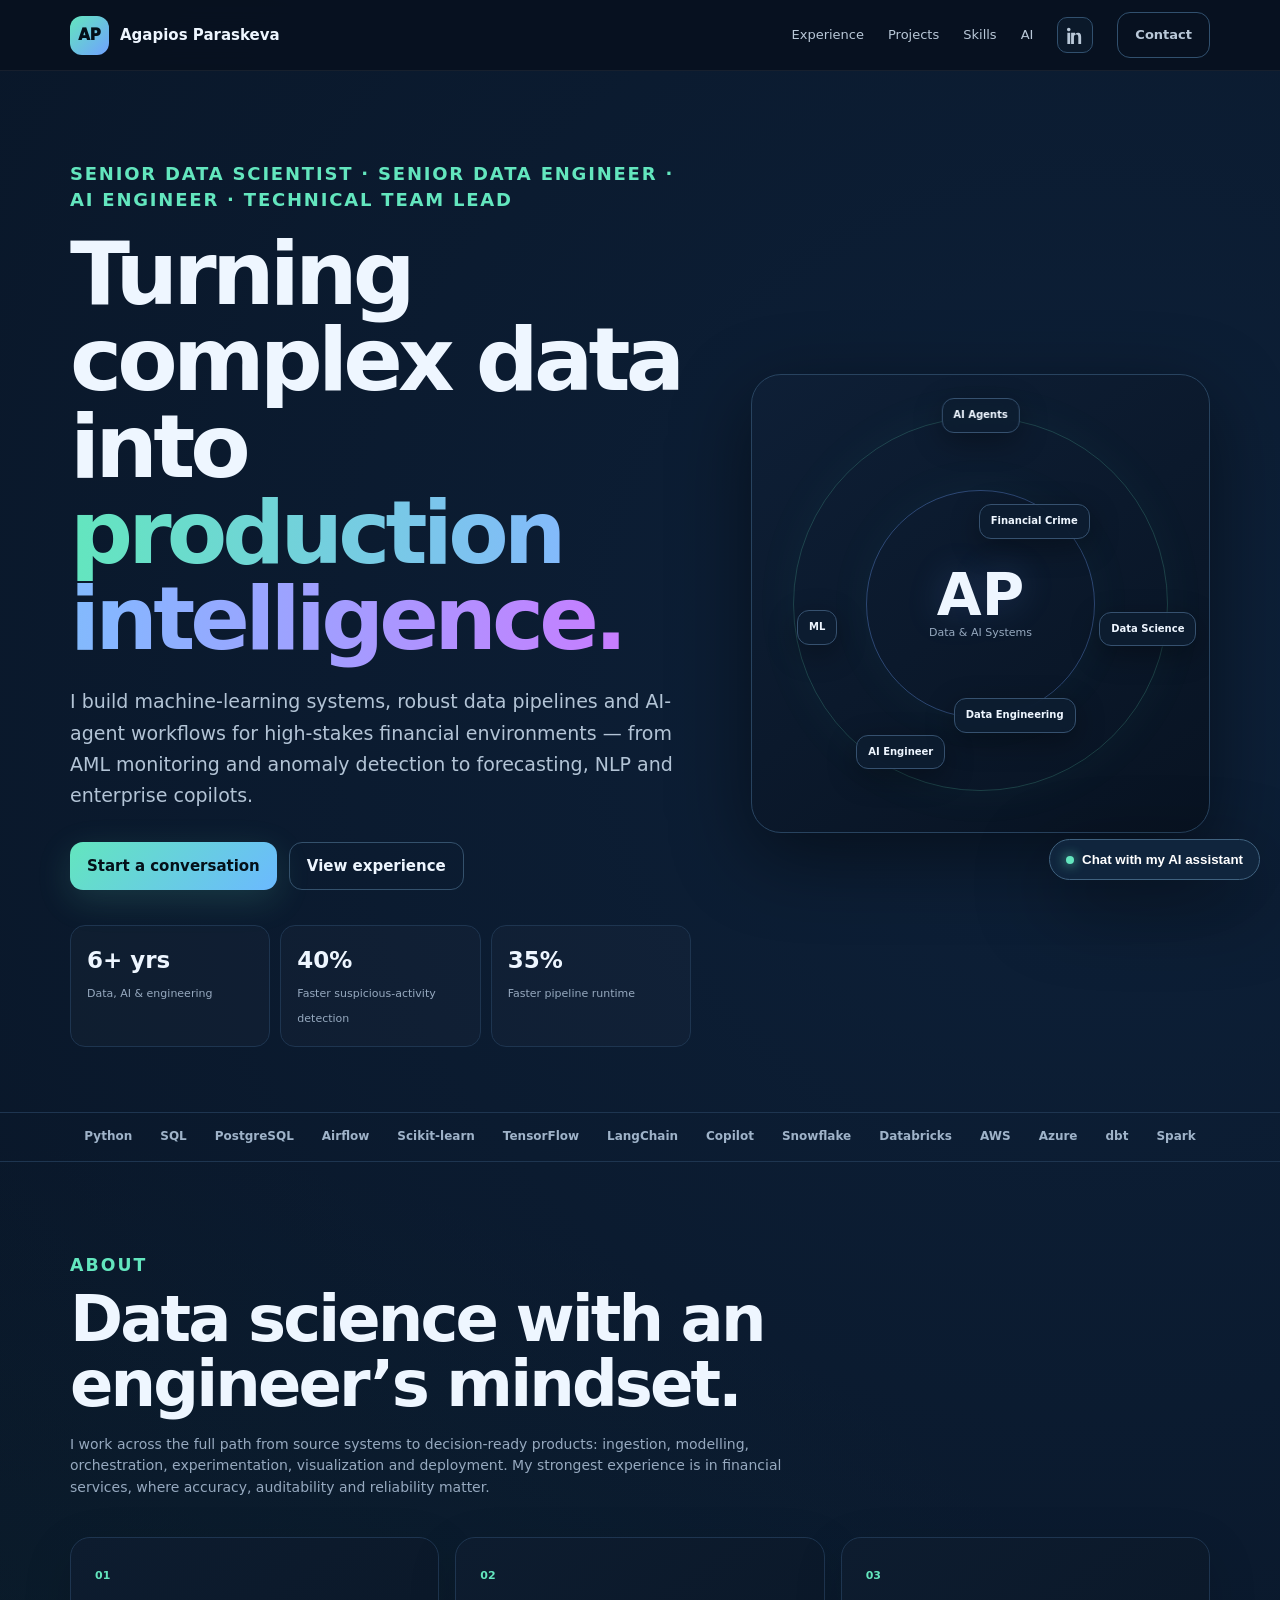
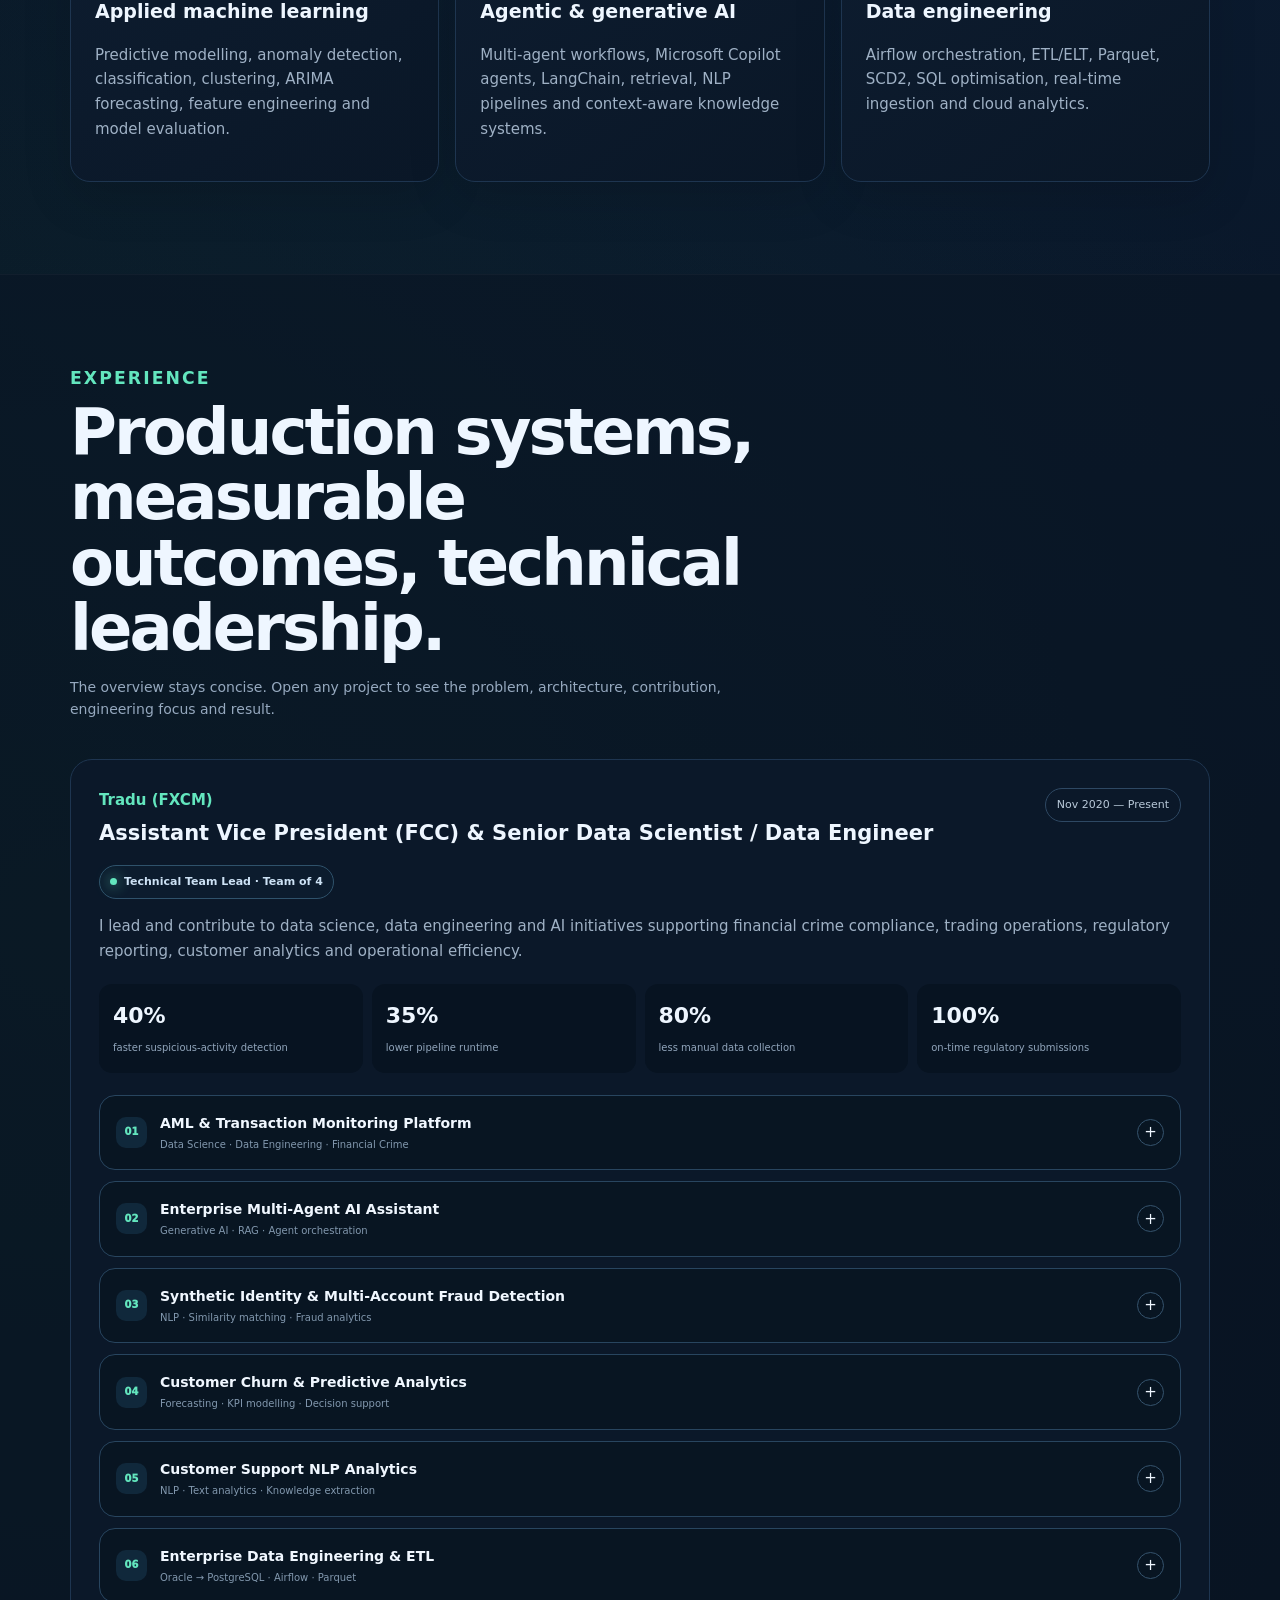
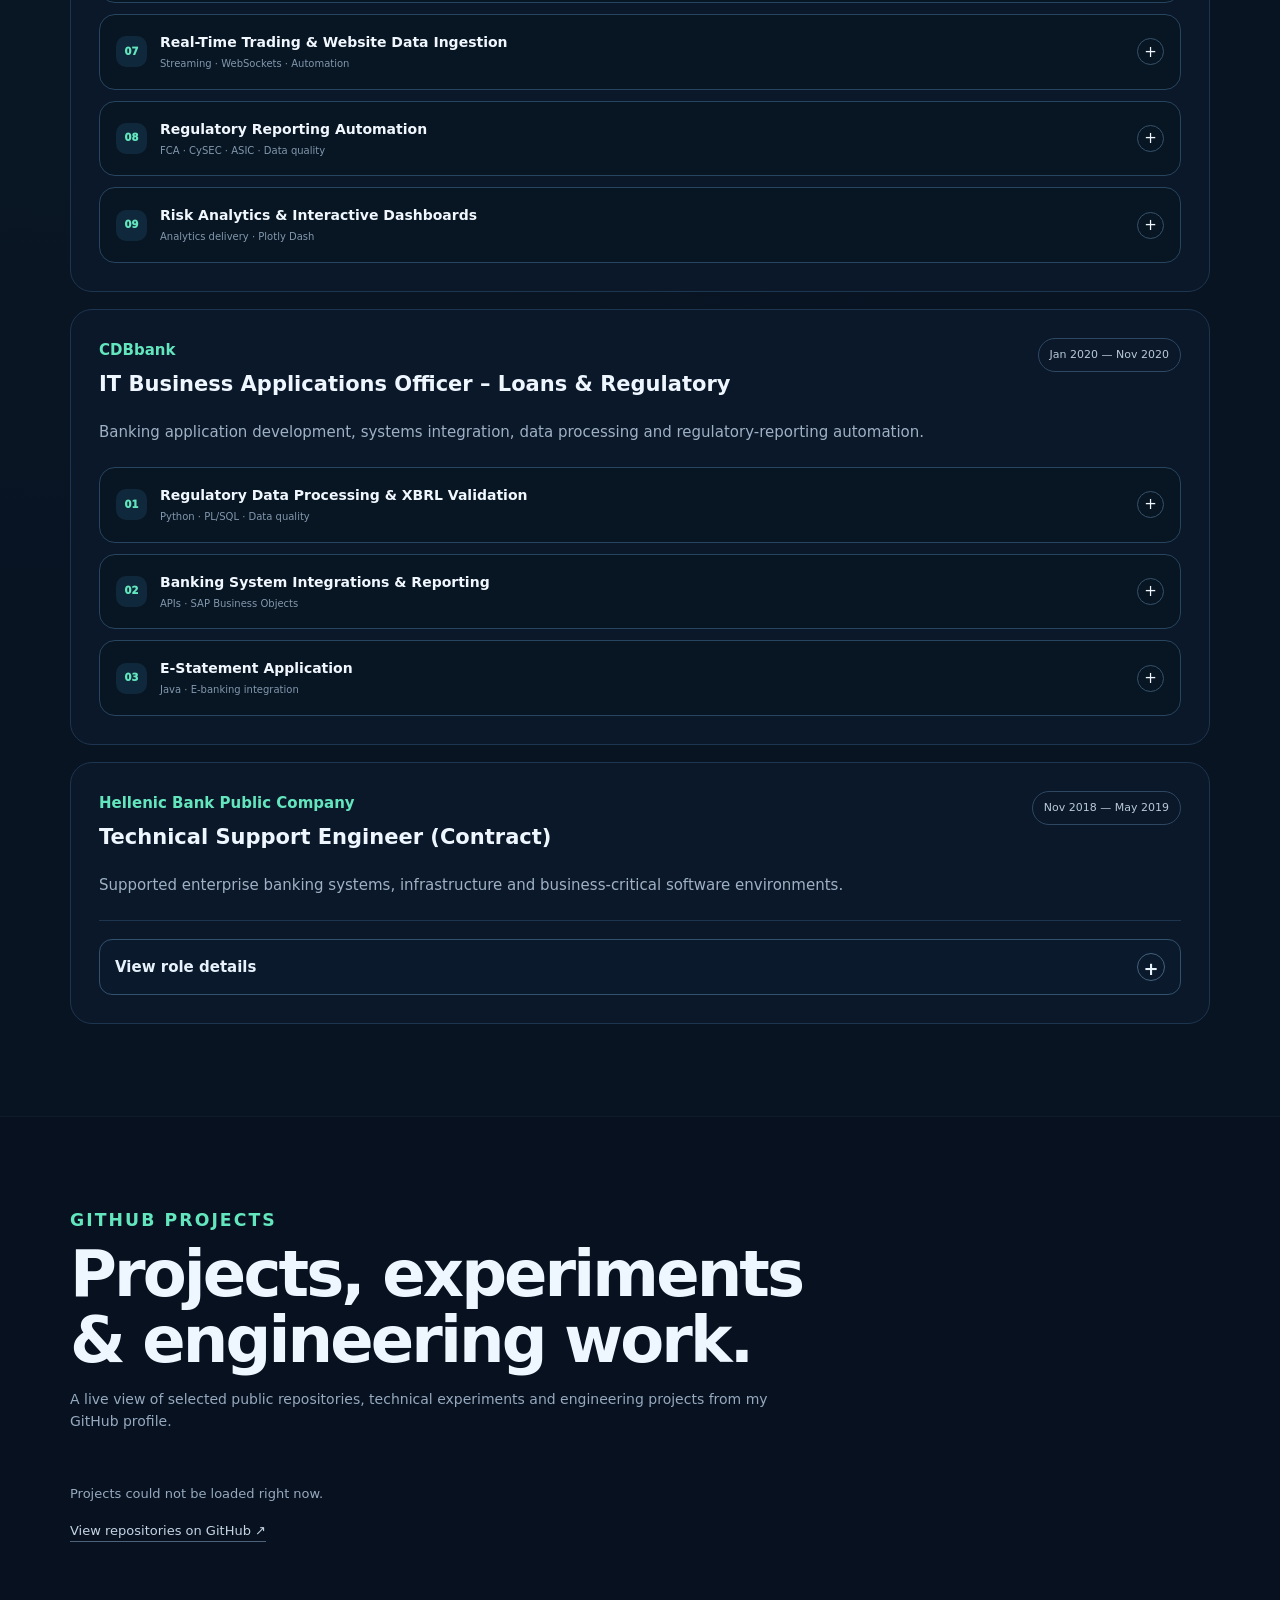
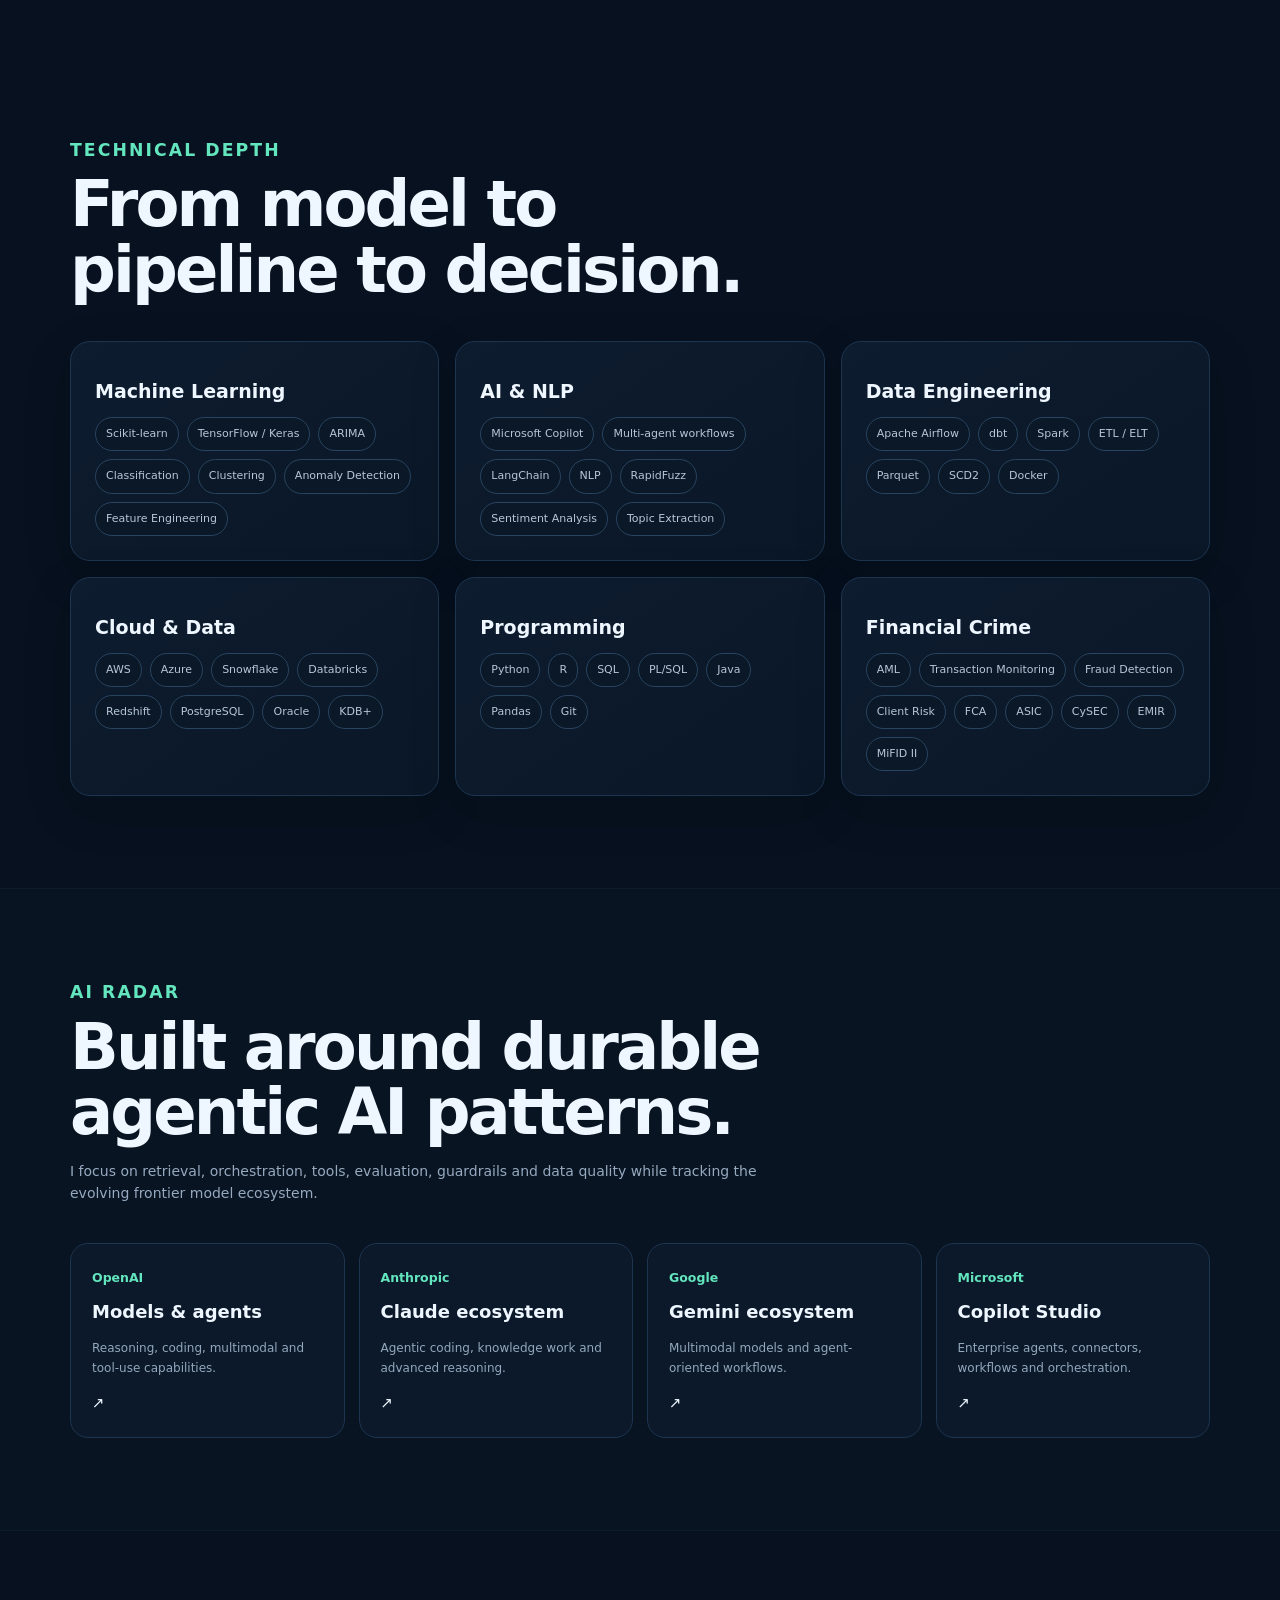
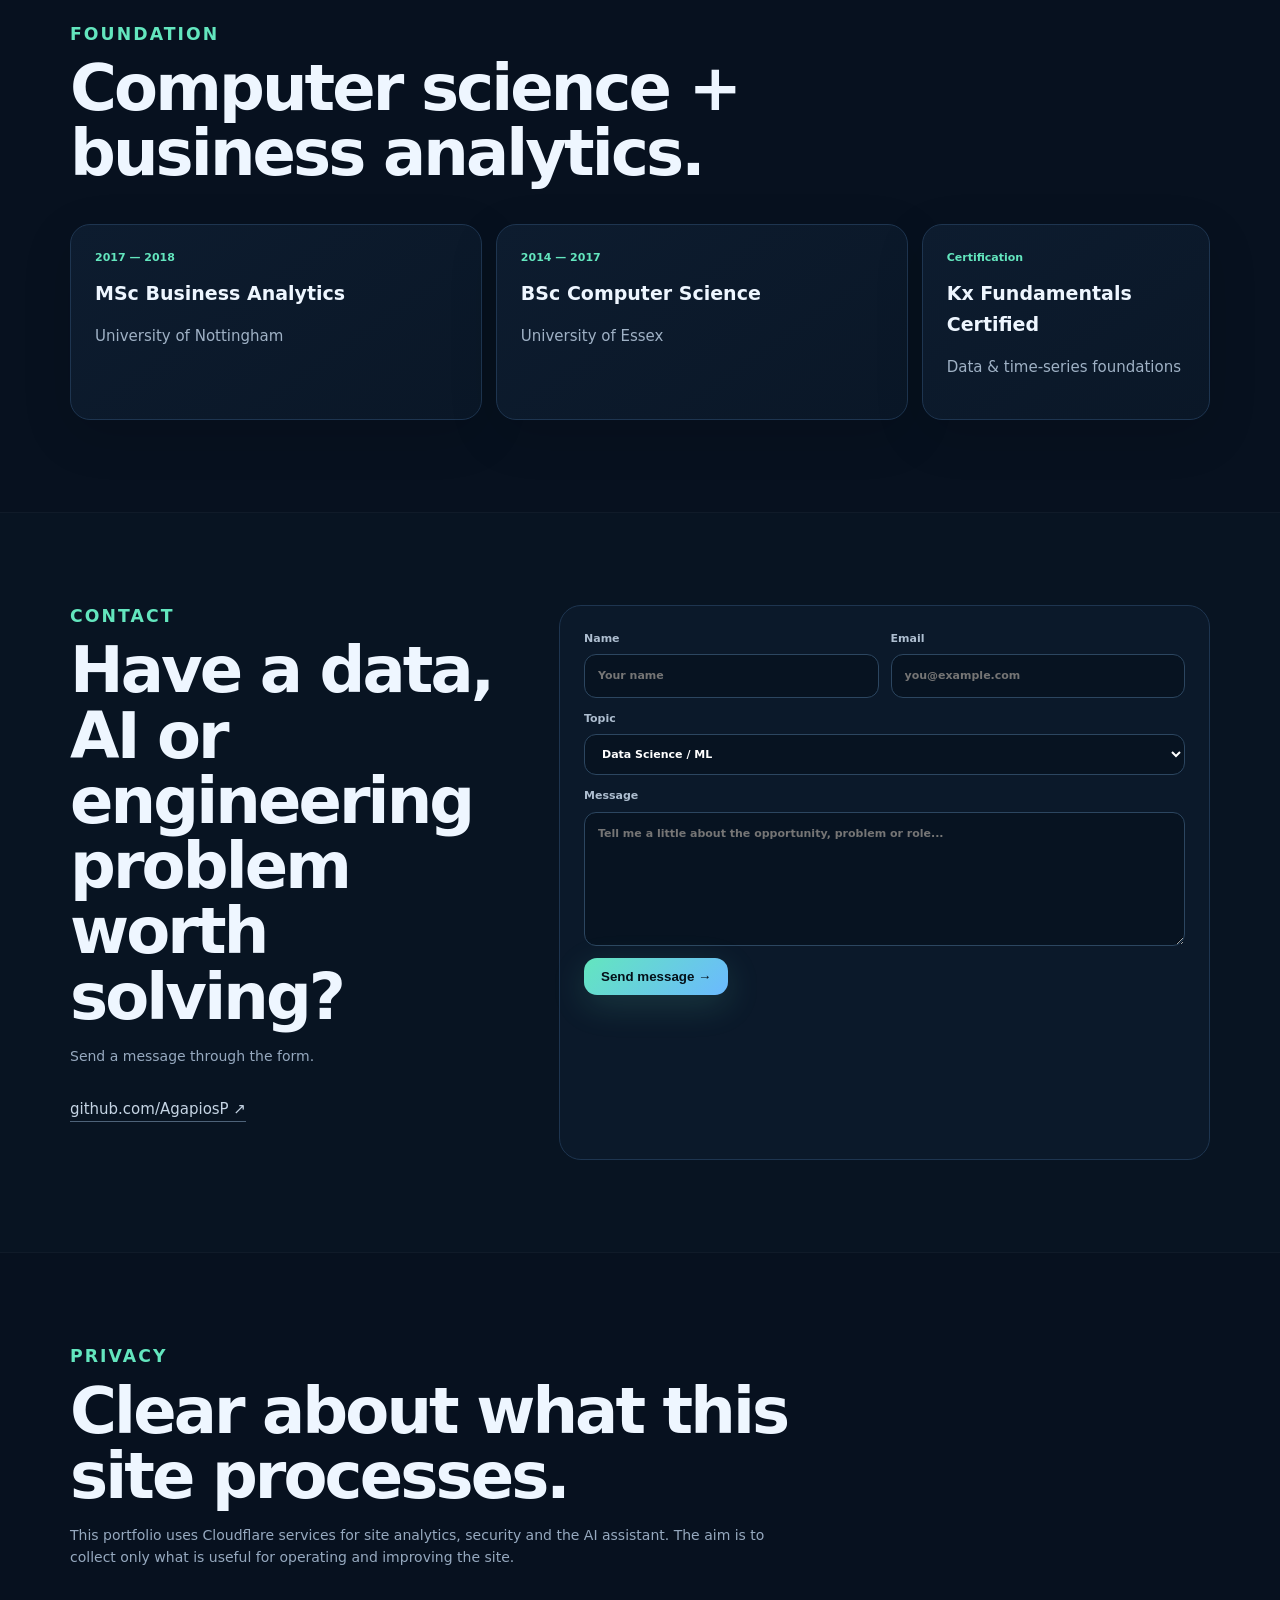
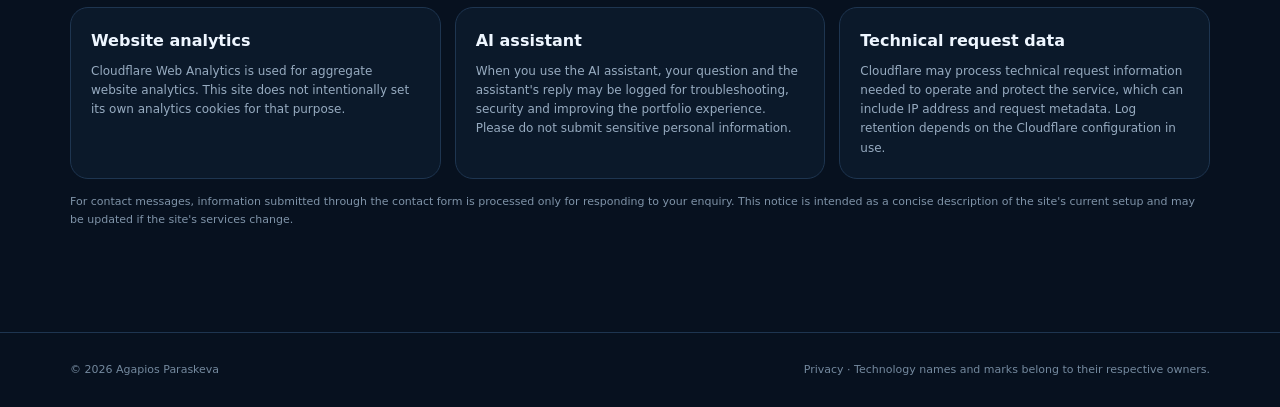
==== index.html @ f5190d43 "Add privacy notice and AI logging disclosure" ====
<!doctype html>
<html lang="en">
<head>
<meta charset="utf-8">
<meta name="viewport" content="width=device-width,initial-scale=1">
<meta name="description" content="Agapios Paraskeva — Senior Data Scientist, Data Engineer and Applied AI practitioner specialising in machine learning, AI agents, financial crime analytics and production data systems.">
<meta name="theme-color" content="#07111f">
<meta property="og:title" content="Agapios Paraskeva | Data Scientist · Data Engineer · Applied AI">
<meta property="og:description" content="Applied AI, machine learning, data engineering and financial crime analytics.">
<meta property="og:type" content="website">
<meta property="og:url" content="https://agapiosp.github.io/">
<title>Agapios Paraskeva | Data Scientist · Data Engineer · Applied AI</title>
<style>
:root{--bg:#07111f;--panel:#0c192b;--panel2:#10223a;--text:#eef6ff;--muted:#96a9bf;--line:#1e3550;--a:#63e6be;--b:#70a1ff;--c:#c77dff;--shadow:0 24px 80px #0007}*{box-sizing:border-box}html{scroll-behavior:smooth}body{margin:0;background:radial-gradient(circle at 85% 8%,#16375f66,transparent 28%),radial-gradient(circle at 5% 30%,#164c3c44,transparent 23%),var(--bg);color:var(--text);font:15px/1.65 Inter,ui-sans-serif,system-ui,-apple-system,BlinkMacSystemFont,"Segoe UI",sans-serif}a{color:inherit;text-decoration:none}.wrap{width:min(1140px,calc(100% - 36px));margin:auto}.nav{position:sticky;top:0;z-index:30;background:#07111fdd;backdrop-filter:blur(18px);border-bottom:1px solid #ffffff10}.navin{height:70px;display:flex;align-items:center;justify-content:space-between}.brand{display:flex;align-items:center;gap:11px;font-weight:800}.mark{width:39px;height:39px;display:grid;place-items:center;border-radius:12px;background:linear-gradient(135deg,var(--a),var(--b));color:#041019;font-weight:950}.links{display:flex;gap:24px;align-items:center}.links a{color:#b9c8d8;font-size:13px}.links a:hover{color:white}.linkedin-nav{width:36px;height:36px;display:grid;place-items:center;border:1px solid #31506e;border-radius:10px;background:#0b192a;transition:.2s transform,.2s border-color,.2s color}.linkedin-nav:hover{transform:translateY(-2px);border-color:#70a1ff;color:white}.linkedin-nav svg{width:17px;height:17px;fill:currentColor}.pill,.btn{display:inline-flex;align-items:center;justify-content:center;border-radius:13px;padding:11px 17px;font-weight:800}.pill{border:1px solid #31506e}.hero{min-height:82vh;display:grid;grid-template-columns:1.15fr .85fr;gap:60px;align-items:center;padding:90px 0 65px}.eyebrow,.kicker{color:var(--a);text-transform:uppercase;letter-spacing:.14em;font-size:11px;font-weight:900}.eyebrow{font-size:clamp(14px,1.6vw,18px);line-height:1.45;letter-spacing:.1em;max-width:850px}.kicker{font-size:clamp(15px,1.35vw,18px);line-height:1.35;letter-spacing:.12em}.hero h1{font-size:clamp(50px,7vw,88px);line-height:.98;letter-spacing:-.055em;margin:18px 0 24px}.gradient{background:linear-gradient(90deg,var(--a),#85b7ff,var(--c));-webkit-background-clip:text;background-clip:text;color:transparent}.lede{font-size:19px;color:#b3c4d6;max-width:700px}.actions{display:flex;gap:12px;flex-wrap:wrap;margin:30px 0}.primary{background:linear-gradient(135deg,var(--a),#6bb9ff);color:#041019;box-shadow:0 10px 35px #63e6be28;border:0}.secondary{border:1px solid #34516c}.stats{display:grid;grid-template-columns:repeat(3,1fr);gap:10px;margin-top:35px}.stat{padding:16px;border:1px solid var(--line);border-radius:15px;background:#ffffff05}.stat strong{display:block;font-size:23px}.stat span{font-size:11px;color:var(--muted)}.visual{position:relative;aspect-ratio:1;border:1px solid #28435f;border-radius:30px;background:linear-gradient(145deg,#0e1f36,#081322);box-shadow:var(--shadow);overflow:hidden;isolation:isolate}.visual:before,.visual:after{content:"";position:absolute;border-radius:50%;border:1px solid #63e6be33;inset:9%;box-shadow:0 0 50px #63e6be0b}.visual:after{inset:25%;border-color:#70a1ff55}.core{position:absolute;inset:0;display:grid;place-content:center;text-align:center;z-index:4}.core b{font-size:58px;line-height:1;text-shadow:0 0 35px #70a1ff35}.core span{color:var(--muted);font-size:11px}.orbit{position:absolute;inset:8%;border-radius:50%;animation:spin 18s linear infinite;z-index:3}.orbit.o2{inset:16%;animation-duration:14s;animation-direction:reverse}.orbit.o3{inset:24%;animation-duration:11s}.node{position:absolute;padding:8px 11px;border:1px solid #36516f;background:#0d1d31dd;backdrop-filter:blur(8px);border-radius:12px;font-size:10px;font-weight:900;white-space:nowrap;box-shadow:0 8px 30px #0005;animation:counterspin 18s linear infinite}.o2 .node{animation-duration:14s;animation-direction:reverse}.o3 .node{animation-duration:11s}.p1{top:-14px;left:50%;transform:translateX(-50%)}.p2{right:-24px;top:52%}.p3{left:-28px;top:52%}.p4{left:10%;bottom:-10px}.p5{right:10%;bottom:-10px}.p6{right:4%;top:8%}.leadership{display:inline-flex;align-items:center;gap:7px;margin-top:10px;padding:7px 10px;border-radius:999px;border:1px solid #2f526b;background:#0c1c2e;color:#cde2f5;font-size:11px;font-weight:800}.leadership:before{content:"";width:7px;height:7px;border-radius:50%;background:var(--a);box-shadow:0 0 14px #63e6be}.ticker{border-block:1px solid var(--line);padding:14px 0;color:#9fb3c9}.ticker div{display:flex;gap:28px;justify-content:center;flex-wrap:wrap;font-size:12px;font-weight:750}.section{padding:92px 0}.alt{background:#091625aa;border-block:1px solid #ffffff08}.head{max-width:760px;margin-bottom:38px}.head h2{font-size:clamp(42px,5.8vw,64px);letter-spacing:-.045em;line-height:1.02;margin:10px 0 16px}.head p{color:var(--muted);font-size:14px;line-height:1.55;max-width:720px}.grid3{display:grid;grid-template-columns:repeat(3,1fr);gap:16px}.card{border:1px solid var(--line);border-radius:20px;padding:24px;background:linear-gradient(145deg,#0d1c2f,#0a1727);box-shadow:0 15px 50px #0002}.card h3{font-size:19px;margin:10px 0}.card p{color:#9fb1c5}.num{color:var(--a);font-size:11px;font-weight:900}.timeline{display:grid;gap:17px}.job{border:1px solid var(--line);border-radius:22px;padding:28px;background:#0b1829}.jobtop{display:flex;justify-content:space-between;gap:20px;align-items:flex-start}.company{color:var(--a);font-weight:900}.job h3{font-size:21px;margin:4px 0}.date{white-space:nowrap;border:1px solid #2e4863;border-radius:999px;padding:7px 11px;color:#b9c9d9;font-size:11px}.job p,.job li{color:#9fb1c5}.outcomes{display:grid;grid-template-columns:repeat(4,1fr);gap:9px;margin:20px 0}.outcomes div{background:#071321;border-radius:13px;padding:14px}.outcomes b{display:block;font-size:22px}.outcomes span{font-size:10px;color:#91a5bb}.bullets{margin:18px 0 0;padding-left:18px}.bullets li{margin:8px 0}.exp-toggle{margin-top:22px;border-top:1px solid var(--line);padding-top:18px}.exp-toggle summary{list-style:none;cursor:pointer;display:flex;align-items:center;justify-content:space-between;gap:14px;padding:13px 15px;border:1px solid #33516d;border-radius:13px;background:#0a1a2c;color:#e8f2fc;font-weight:850}.exp-toggle summary::-webkit-details-marker{display:none}.exp-toggle summary:hover{border-color:var(--a);color:var(--a)}.plus{width:28px;height:28px;display:grid;place-items:center;border-radius:50%;border:1px solid #43617d;font-size:18px;transition:.2s}.exp-toggle[open] .plus{transform:rotate(45deg);border-color:var(--a)}.exp-body{padding:14px 2px 2px}.case-stack{display:grid;gap:11px;margin-top:22px}.case{border:1px solid #28455f;border-radius:16px;background:#081522;overflow:hidden}.case summary{list-style:none;cursor:pointer;display:grid;grid-template-columns:auto 1fr auto;gap:13px;align-items:center;padding:16px}.case summary::-webkit-details-marker{display:none}.case summary:hover{background:#0d1c2f}.case-index{width:31px;height:31px;border-radius:10px;display:grid;place-items:center;background:#10283b;color:var(--a);font-size:10px;font-weight:950}.case-title{display:block;color:#f0f7ff;font-size:14px;font-weight:850}.case-sub{display:block;color:#8298ae;font-size:10px;margin-top:2px}.case-open{width:27px;height:27px;border:1px solid #35536d;border-radius:50%;display:grid;place-items:center;transition:.2s}.case[open] .case-open{transform:rotate(45deg);border-color:var(--a);color:var(--a)}.case-body{border-top:1px solid #1b354c;padding:18px}.case-grid{display:grid;grid-template-columns:1fr 1fr;gap:12px}.case-block{padding:14px;border-radius:13px;background:#0b1b2c;border:1px solid #1b354c}.case-block h4{margin:0 0 7px;color:#d9e8f6;font-size:11px;text-transform:uppercase;letter-spacing:.09em}.case-block p{margin:0;color:#98adc1;font-size:12px}.case-result{border-color:#2d675b;background:#0b211f}.case-result h4{color:var(--a)}.lesson{margin-top:13px;padding:13px 14px;border-left:3px solid var(--b);border-radius:0 12px 12px 0;background:#0a1830}.lesson strong{display:block;margin-bottom:4px;color:#bcd4ff;font-size:10px;text-transform:uppercase;letter-spacing:.09em}.lesson p{margin:0;color:#9eb2c7;font-size:11px}.architecture{display:flex;align-items:center;gap:7px;flex-wrap:wrap;margin-top:13px;padding:14px;border:1px dashed #31506b;border-radius:13px;background:#07121f}.arch-node{padding:8px 10px;border:1px solid #35536d;border-radius:10px;background:#0d1d31;color:#c8d8e8;font-size:10px;font-weight:800}.arch-arrow{color:var(--a);font-weight:900}.arch-note{display:block;margin-top:8px;color:#6f8499;font-size:9px}.tech-row{display:flex;gap:7px;flex-wrap:wrap;margin-top:14px}.tech-row span{padding:5px 8px;border:1px solid #29445f;border-radius:999px;color:#9db1c5;font-size:9px}.tags{display:flex;gap:8px;flex-wrap:wrap}.tags span{border:1px solid #29445f;background:#0a1828;border-radius:999px;padding:7px 10px;color:#b7c7d8;font-size:11px}.projects-grid{display:grid;grid-template-columns:repeat(3,1fr);gap:16px}.project-card{display:flex;flex-direction:column;min-height:245px;border:1px solid var(--line);border-radius:20px;padding:22px;background:linear-gradient(145deg,#0d1c2f,#0a1727);transition:.2s transform,.2s border-color}.project-card:hover{transform:translateY(-4px);border-color:#426789}.project-top{display:flex;justify-content:space-between;gap:12px;align-items:flex-start}.project-card h3{margin:4px 0 10px;font-size:19px}.project-card p{color:#9fb1c5;margin:0 0 18px}.project-meta{display:flex;gap:12px;flex-wrap:wrap;margin-top:auto;color:#8398ae;font-size:11px}.lang{display:inline-flex;align-items:center;gap:6px}.lang:before{content:"";width:8px;height:8px;border-radius:50%;background:var(--a)}.project-links{display:flex;gap:10px;margin-top:16px}.project-links a{font-size:11px;font-weight:850;padding:8px 10px;border:1px solid #31506d;border-radius:10px}.projects-status{color:var(--muted);font-size:13px}.radar{display:grid;grid-template-columns:repeat(4,1fr);gap:14px}.radar a{display:block;border:1px solid var(--line);border-radius:18px;padding:21px;background:#0b192a;min-height:175px;transition:.2s transform,.2s border-color}.radar a:hover{transform:translateY(-4px);border-color:#4f7597}.radar small{color:var(--a);font-weight:900}.radar b{display:block;font-size:18px;margin:8px 0}.radar p{color:#93a8bd;font-size:12px}.edu{display:grid;grid-template-columns:1fr 1fr .7fr;gap:14px}.contact{display:grid;grid-template-columns:.8fr 1.2fr;gap:55px}.form{border:1px solid var(--line);background:#0b192a;border-radius:22px;padding:24px}.row{display:grid;grid-template-columns:1fr 1fr;gap:12px}label{display:grid;gap:6px;margin-bottom:12px;color:#aebed0;font-size:11px;font-weight:800}input,select,textarea{width:100%;border:1px solid #2c4660;border-radius:12px;background:#071321;color:white;padding:12px 13px;font:inherit}textarea{resize:vertical}.github{display:inline-flex;margin-top:15px;color:#c5d4e4;border-bottom:1px solid #4e6379}.assistant-btn{position:fixed;right:20px;bottom:20px;z-index:50;border:1px solid #40627f;border-radius:999px;background:#10253d;color:white;padding:12px 16px;font-weight:900;box-shadow:var(--shadow);cursor:pointer}.assistant{display:none;position:fixed;right:20px;bottom:76px;width:min(390px,calc(100% - 40px));z-index:50;border:1px solid #31506d;border-radius:20px;background:#081522;box-shadow:var(--shadow);overflow:hidden}.assistant.open{display:block}.ah{display:flex;justify-content:space-between;align-items:center;padding:15px;border-bottom:1px solid var(--line)}.ah button{background:none;border:0;color:white;font-size:22px}.msgs{height:250px;overflow:auto;padding:14px}.msg{margin:8px 0;padding:10px 12px;border-radius:13px;font-size:12px}.bot{background:#10223a}.user{background:#17483d;margin-left:40px}.quick{display:flex;gap:6px;flex-wrap:wrap;padding:0 14px 12px}.quick button{border:1px solid #2d4c68;background:#0a1b2d;color:#c4d2e1;border-radius:999px;padding:6px 8px;font-size:10px}.privacy-grid{display:grid;grid-template-columns:repeat(3,1fr);gap:14px}.privacy-card{border:1px solid var(--line);border-radius:18px;padding:20px;background:#0b192a}.privacy-card h3{margin:0 0 8px;font-size:16px}.privacy-card p{margin:0;color:#97abc0;font-size:12px;line-height:1.6}.privacy-note{margin-top:14px;color:#7f93a8;font-size:11px}.chat-privacy{padding:9px 14px;border-top:1px solid var(--line);background:#071321;color:#8094a9;font-size:9px;line-height:1.45}.chat-privacy a{color:#a9bfd5;text-decoration:underline}.ask{display:grid;grid-template-columns:1fr 44px;gap:7px;padding:12px 14px;border-top:1px solid var(--line)}.ask input{margin:0}.ask button{border:0;border-radius:11px;background:var(--a);font-weight:950}.footer{border-top:1px solid var(--line);padding:28px 0;color:#74899e;font-size:11px}.foot{display:flex;justify-content:space-between;gap:20px}.reveal{opacity:0;transform:translateY(16px);transition:.6s}.reveal.show{opacity:1;transform:none}@keyframes spin{to{transform:rotate(360deg)}}@keyframes counterspin{to{transform:rotate(-360deg)}}@media(max-width:900px){.hero{grid-template-columns:1fr}.visual{max-width:560px}.grid3,.radar,.projects-grid{grid-template-columns:1fr 1fr}.outcomes{grid-template-columns:1fr 1fr}.case-grid{grid-template-columns:1fr}.privacy-grid{grid-template-columns:1fr}.contact{grid-template-columns:1fr}.edu{grid-template-columns:1fr 1fr}}@media(max-width:680px){.links a:not(.pill){display:none}.hero{padding-top:60px;min-height:auto}.visual{display:none}.stats,.grid3,.radar,.projects-grid,.edu,.row{grid-template-columns:1fr}.jobtop{display:block}.date{display:inline-block;margin-top:8px}.section{padding:70px 0}.foot{display:block}.outcomes{grid-template-columns:1fr 1fr}.assistant-btn{right:12px;bottom:12px}.assistant{right:12px;bottom:66px;width:calc(100% - 24px)}}@media(prefers-reduced-motion:reduce){html{scroll-behavior:auto}.reveal{opacity:1;transform:none;transition:none}.orbit,.node{animation:none}}
</style>
</head>
<body>
<nav class="nav"><div class="wrap navin"><a class="brand" href="#top"><span class="mark">AP</span><span>Agapios Paraskeva</span></a><div class="links"><a href="#experience">Experience</a><a href="#projects">Projects</a><a href="#skills">Skills</a><a href="#ai">AI</a><a class="linkedin-nav" href="https://www.linkedin.com/in/agapios-paraskeva/" target="_blank" rel="noreferrer" aria-label="LinkedIn profile"><svg viewBox="0 0 24 24" aria-hidden="true"><path d="M4.98 3.5C4.98 4.88 3.87 6 2.5 6S0 4.88 0 3.5 1.12 1 2.5 1s2.48 1.12 2.48 2.5ZM.5 8h4V24h-4V8Zm7 0h3.83v2.19h.05c.53-1.01 1.84-2.08 3.79-2.08 4.05 0 4.8 2.67 4.8 6.14V24h-4v-8.65c0-2.06-.04-4.71-2.87-4.71-2.87 0-3.31 2.24-3.31 4.56V24h-4V8Z"/></svg></a><a href="#contact" class="pill">Contact</a></div></div></nav>
<main id="top">
<section class="hero wrap"><div class="reveal"><div class="eyebrow">Senior Data Scientist · Senior Data Engineer · AI Engineer · Technical Team Lead</div><h1>Turning complex data into <span class="gradient">production intelligence.</span></h1><p class="lede">I build machine-learning systems, robust data pipelines and AI-agent workflows for high-stakes financial environments — from AML monitoring and anomaly detection to forecasting, NLP and enterprise copilots.</p><div class="actions"><a class="btn primary" href="#contact">Start a conversation</a><a class="btn secondary" href="#experience">View experience</a></div><div class="stats"><div class="stat"><strong>6+ yrs</strong><span>Data, AI & engineering</span></div><div class="stat"><strong>40%</strong><span>Faster suspicious-activity detection</span></div><div class="stat"><strong>35%</strong><span>Faster pipeline runtime</span></div></div></div>
<div class="visual reveal" aria-label="Animated areas of expertise"><div class="core"><b>AP</b><span>Data & AI Systems</span></div><div class="orbit o1"><span class="node p1">AI Agents</span><span class="node p2">Data Science</span></div><div class="orbit o2"><span class="node p3">ML</span><span class="node p4">AI Engineer</span></div><div class="orbit o3"><span class="node p5">Data Engineering</span><span class="node p6">Financial Crime</span></div></div></section>
<section class="ticker"><div class="wrap"><span>Python</span><span>SQL</span><span>PostgreSQL</span><span>Airflow</span><span>Scikit-learn</span><span>TensorFlow</span><span>LangChain</span><span>Copilot</span><span>Snowflake</span><span>Databricks</span><span>AWS</span><span>Azure</span><span>dbt</span><span>Spark</span></div></section>

<section class="section wrap"><div class="head reveal"><div class="kicker">About</div><h2>Data science with an engineer’s mindset.</h2><p>I work across the full path from source systems to decision-ready products: ingestion, modelling, orchestration, experimentation, visualization and deployment. My strongest experience is in financial services, where accuracy, auditability and reliability matter.</p></div><div class="grid3"><article class="card reveal"><span class="num">01</span><h3>Applied machine learning</h3><p>Predictive modelling, anomaly detection, classification, clustering, ARIMA forecasting, feature engineering and model evaluation.</p></article><article class="card reveal"><span class="num">02</span><h3>Agentic & generative AI</h3><p>Multi-agent workflows, Microsoft Copilot agents, LangChain, retrieval, NLP pipelines and context-aware knowledge systems.</p></article><article class="card reveal"><span class="num">03</span><h3>Data engineering</h3><p>Airflow orchestration, ETL/ELT, Parquet, SCD2, SQL optimisation, real-time ingestion and cloud analytics.</p></article></div></section>

<section class="section alt" id="experience"><div class="wrap"><div class="head reveal"><div class="kicker">Experience</div><h2>Production systems, measurable outcomes, technical leadership.</h2><p>The overview stays concise. Open any project to see the problem, architecture, contribution, engineering focus and result.</p></div><div class="timeline">
<article class="job reveal"><div class="jobtop"><div><div class="company">Tradu (FXCM)</div><h3>Assistant Vice President (FCC) & Senior Data Scientist / Data Engineer</h3><div class="leadership">Technical Team Lead · Team of 4</div></div><span class="date">Nov 2020 — Present</span></div><p>I lead and contribute to data science, data engineering and AI initiatives supporting financial crime compliance, trading operations, regulatory reporting, customer analytics and operational efficiency.</p><div class="outcomes"><div><b>40%</b><span>faster suspicious-activity detection</span></div><div><b>35%</b><span>lower pipeline runtime</span></div><div><b>80%</b><span>less manual data collection</span></div><div><b>100%</b><span>on-time regulatory submissions</span></div></div>

<div class="case-stack" aria-label="Selected Tradu projects">
<details class="case"><summary><span class="case-index">01</span><span><span class="case-title">AML & Transaction Monitoring Platform</span><span class="case-sub">Data Science · Data Engineering · Financial Crime</span></span><span class="case-open">+</span></summary><div class="case-body"><div class="case-grid"><div class="case-block"><h4>Problem</h4><p>Automate transaction analysis and suspicious-activity detection across multi-jurisdiction compliance workflows.</p></div><div class="case-block"><h4>My contribution</h4><p>Designed and implemented the end-to-end solution, including processing workflows, data integration, database design, SQL optimisation, Airflow orchestration, anomaly detection and risk-based alerting.</p></div><div class="case-block"><h4>Engineering focus</h4><p>Reliable scheduled processing, financial/customer data integration, consistent monitoring logic and maintainable automated compliance workflows.</p></div><div class="case-block case-result"><h4>Result</h4><p>Improved suspicious-activity detection speed by 40% and reduced manual review workload.</p></div></div><div class="architecture" aria-label="Generalized AML architecture"><span class="arch-node">Financial + client data</span><span class="arch-arrow">→</span><span class="arch-node">Validation & integration</span><span class="arch-arrow">→</span><span class="arch-node">Airflow workflows</span><span class="arch-arrow">→</span><span class="arch-node">Monitoring & anomaly logic</span><span class="arch-arrow">→</span><span class="arch-node">Alerts / review</span></div><small class="arch-note">Generalized architecture — intentionally excludes proprietary detection rules, internal endpoints and client data.</small><div class="lesson"><strong>Lesson learned</strong><p>In compliance systems, detection quality is only one part of the solution; reliable orchestration, explainable processing and consistent data quality are equally important for operational adoption.</p></div><div class="tech-row"><span>Python</span><span>PostgreSQL</span><span>SQL</span><span>Apache Airflow</span><span>Pandas</span><span>Anomaly Detection</span></div></div></details>

<details class="case"><summary><span class="case-index">02</span><span><span class="case-title">Enterprise Multi-Agent AI Assistant</span><span class="case-sub">Generative AI · RAG · Agent orchestration</span></span><span class="case-open">+</span></summary><div class="case-body"><div class="case-grid"><div class="case-block"><h4>Problem</h4><p>Help customer-service operations retrieve relevant organizational knowledge together with authorized client-specific information.</p></div><div class="case-block"><h4>My contribution</h4><p>Designed and developed the multi-agent solution using Microsoft Copilot agents, RAG, secure API-based data retrieval, tool calling and agent orchestration.</p></div><div class="case-block"><h4>Engineering focus</h4><p>Context-aware retrieval across structured and unstructured sources while separating enterprise knowledge from authorized client data access.</p></div><div class="case-block case-result"><h4>Outcome</h4><p>Created an internal AI workflow that combines policy knowledge and client context to support faster, more informed service handling.</p></div></div><div class="architecture" aria-label="Generalized multi-agent AI architecture"><span class="arch-node">Enterprise knowledge</span><span class="arch-node">Authorized client APIs</span><span class="arch-arrow">→</span><span class="arch-node">RAG retrieval</span><span class="arch-arrow">→</span><span class="arch-node">Agent orchestration</span><span class="arch-arrow">→</span><span class="arch-node">Tool calling</span><span class="arch-arrow">→</span><span class="arch-node">Context-aware response</span></div><small class="arch-note">Generalized architecture — no proprietary prompts, API endpoints, policy content or customer information disclosed.</small><div class="lesson"><strong>Lesson learned</strong><p>Enterprise AI works best when knowledge retrieval and access to client-specific systems are separated by clear tool boundaries, permissions and orchestration rather than giving a model unrestricted access.</p></div><div class="tech-row"><span>Microsoft Copilot Studio</span><span>RAG</span><span>REST APIs</span><span>Multi-Agent Systems</span><span>Tool Calling</span></div></div></details>

<details class="case"><summary><span class="case-index">03</span><span><span class="case-title">Synthetic Identity & Multi-Account Fraud Detection</span><span class="case-sub">NLP · Similarity matching · Fraud analytics</span></span><span class="case-open">+</span></summary><div class="case-body"><div class="case-grid"><div class="case-block"><h4>Problem</h4><p>Identify potentially related client records, duplicates, synthetic identities and suspicious multi-account relationships.</p></div><div class="case-block"><h4>My contribution</h4><p>Developed client identity extraction and normalization, text preprocessing, RapidFuzz similarity matching, relationship analysis and suspicious-pattern identification.</p></div><div class="case-block"><h4>Scale & focus</h4><p>The wider data environment involves access to more than 500,000 daily records across trading, transaction and client datasets, with emphasis on practical fraud-investigation support.</p></div><div class="case-block case-result"><h4>Outcome</h4><p>Built a reusable workflow to surface candidate identity relationships for investigation without exposing confidential client information.</p></div></div><div class="architecture" aria-label="Generalized synthetic identity detection flow"><span class="arch-node">Identity data</span><span class="arch-arrow">→</span><span class="arch-node">Normalize & preprocess</span><span class="arch-arrow">→</span><span class="arch-node">Similarity matching</span><span class="arch-arrow">→</span><span class="arch-node">Candidate relationships</span><span class="arch-arrow">→</span><span class="arch-node">Investigation workflow</span></div><small class="arch-note">Generalized workflow — matching thresholds, fraud rules and customer attributes are intentionally omitted.</small><div class="lesson"><strong>Lesson learned</strong><p>For identity matching, careful normalization and candidate generation can matter as much as the similarity algorithm itself, especially when balancing useful detection against unnecessary investigation volume.</p></div><div class="tech-row"><span>Python</span><span>NLP</span><span>RapidFuzz</span><span>PostgreSQL</span><span>SQL</span><span>Pandas</span></div></div></details>

<details class="case"><summary><span class="case-index">04</span><span><span class="case-title">Customer Churn & Predictive Analytics</span><span class="case-sub">Forecasting · KPI modelling · Decision support</span></span><span class="case-open">+</span></summary><div class="case-body"><div class="case-grid"><div class="case-block"><h4>Problem</h4><p>Understand retention patterns, country-level performance and future operational trends.</p></div><div class="case-block"><h4>My contribution</h4><p>Performed historical data preparation, ARIMA forecasting, KPI modelling, trend analysis, data-quality validation and analytical visualization.</p></div><div class="case-block"><h4>Engineering focus</h4><p>Turn historical customer and operational data into interpretable forecasts suitable for business planning and monitoring.</p></div><div class="case-block case-result"><h4>Outcome</h4><p>Supported customer-retention planning, performance monitoring and business decision-making.</p></div></div><div class="lesson"><strong>Lesson learned</strong><p>Forecasting is most useful when model choice, data quality and time horizon are aligned with the business decision the forecast is meant to support.</p></div><div class="tech-row"><span>Python</span><span>Pandas</span><span>ARIMA</span><span>Scikit-learn</span><span>SQL</span><span>Plotly</span></div></div></details>

<details class="case"><summary><span class="case-index">05</span><span><span class="case-title">Customer Support NLP Analytics</span><span class="case-sub">NLP · Text analytics · Knowledge extraction</span></span><span class="case-open">+</span></summary><div class="case-body"><div class="case-grid"><div class="case-block"><h4>Problem</h4><p>Identify recurring customer themes, information needs and common issues from support conversations.</p></div><div class="case-block"><h4>My contribution</h4><p>Applied preprocessing, normalization, recurring-theme identification, conversation analysis and knowledge extraction from unstructured text.</p></div><div class="case-block"><h4>Engineering focus</h4><p>Convert high-volume unstructured support content into structured knowledge that can support internal AI workflows.</p></div><div class="case-block case-result"><h4>Outcome</h4><p>Generated insights and knowledge content used to support AI-assisted service workflows.</p></div></div><div class="lesson"><strong>Lesson learned</strong><p>With operational NLP, the value comes from turning unstructured text into stable, actionable knowledge—not simply from applying a more complex model.</p></div><div class="tech-row"><span>Python</span><span>NLP</span><span>Pandas</span><span>Text Analytics</span></div></div></details>

<details class="case"><summary><span class="case-index">06</span><span><span class="case-title">Enterprise Data Engineering & ETL</span><span class="case-sub">Oracle → PostgreSQL · Airflow · Parquet</span></span><span class="case-open">+</span></summary><div class="case-body"><div class="case-grid"><div class="case-block"><h4>Problem</h4><p>Move and transform enterprise financial/customer data reliably between source and analytical systems.</p></div><div class="case-block"><h4>My contribution</h4><p>Designed ETL pipelines, Oracle extraction, Python/SQL transformations, Airflow orchestration, Parquet processing, incremental loads and validation workflows.</p></div><div class="case-block"><h4>Engineering focus</h4><p>Performance, reliability, SQL optimisation, data consistency and reduced manual intervention.</p></div><div class="case-block case-result"><h4>Result</h4><p>Reduced processing runtime by 35% while improving pipeline reliability.</p></div></div><div class="architecture"><span class="arch-node">Oracle</span><span class="arch-arrow">→</span><span class="arch-node">Python / SQL transforms</span><span class="arch-arrow">→</span><span class="arch-node">Parquet</span><span class="arch-arrow">→</span><span class="arch-node">Airflow orchestration</span><span class="arch-arrow">→</span><span class="arch-node">PostgreSQL</span></div><div class="lesson"><strong>Lesson learned</strong><p>Pipeline performance improvements are most sustainable when incremental processing, SQL efficiency, validation and orchestration are optimized together rather than in isolation.</p></div><div class="tech-row"><span>Python</span><span>Oracle</span><span>PostgreSQL</span><span>Airflow</span><span>SQL</span><span>Parquet</span></div></div></details>

<details class="case"><summary><span class="case-index">07</span><span><span class="case-title">Real-Time Trading & Website Data Ingestion</span><span class="case-sub">Streaming · WebSockets · Automation</span></span><span class="case-open">+</span></summary><div class="case-body"><div class="case-grid"><div class="case-block"><h4>Problem</h4><p>Replace manual collection of website and trading-related data with timely automated ingestion.</p></div><div class="case-block"><h4>My contribution</h4><p>Developed WebSocket-based ingestion pipelines and integrated incoming streams for downstream processing and analytics.</p></div><div class="case-block"><h4>Engineering focus</h4><p>Continuous capture, downstream availability and reduction of repetitive manual work.</p></div><div class="case-block case-result"><h4>Result</h4><p>Reduced manual data-collection effort by 80%.</p></div></div><div class="lesson"><strong>Lesson learned</strong><p>Real-time ingestion is valuable only when downstream processing can consume the data reliably, so streaming design has to consider availability and operational resilience end to end.</p></div><div class="tech-row"><span>Python</span><span>WebSockets</span><span>SQL</span><span>Data Pipelines</span></div></div></details>

<details class="case"><summary><span class="case-index">08</span><span><span class="case-title">Regulatory Reporting Automation</span><span class="case-sub">FCA · CySEC · ASIC · Data quality</span></span><span class="case-open">+</span></summary><div class="case-body"><div class="case-grid"><div class="case-block"><h4>Problem</h4><p>Support repeatable, accurate regulatory submissions across multiple jurisdictions.</p></div><div class="case-block"><h4>My contribution</h4><p>Automated data extraction, preparation, validation, reconciliation, report generation, workflow automation and exception identification.</p></div><div class="case-block"><h4>Engineering focus</h4><p>Consistency, traceable validation and reliable execution of recurring regulatory workflows.</p></div><div class="case-block case-result"><h4>Result</h4><p>Achieved 100% on-time regulatory submissions while improving consistency and accuracy.</p></div></div><div class="lesson"><strong>Lesson learned</strong><p>For regulatory automation, repeatability, validation and traceability are more important than optimizing purely for speed because every automated output still needs to be defensible.</p></div><div class="tech-row"><span>Python</span><span>SQL</span><span>PostgreSQL</span><span>Oracle</span><span>Apache Airflow</span></div></div></details>

<details class="case"><summary><span class="case-index">09</span><span><span class="case-title">Risk Analytics & Interactive Dashboards</span><span class="case-sub">Analytics delivery · Plotly Dash</span></span><span class="case-open">+</span></summary><div class="case-body"><div class="case-grid"><div class="case-block"><h4>Problem</h4><p>Make complex risk, financial-activity, KPI and predictive-model outputs easier to investigate and monitor.</p></div><div class="case-block"><h4>My contribution</h4><p>Built interactive analytical dashboards for client risk scores, transaction-monitoring alerts, churn predictions, operational KPIs and regulatory metrics.</p></div><div class="case-block"><h4>Engineering focus</h4><p>Clear communication of complex analytical outputs to both technical and non-technical stakeholders.</p></div><div class="case-block case-result"><h4>Outcome</h4><p>Delivered self-service visual interfaces for investigation, monitoring and analytical decision support.</p></div></div><div class="lesson"><strong>Lesson learned</strong><p>A dashboard is effective when it helps users decide what to investigate or do next; clarity and actionability matter more than maximizing the number of charts.</p></div><div class="tech-row"><span>Python</span><span>Plotly</span><span>Dash</span><span>Pandas</span><span>SQL</span></div></div></details>
</div></article>

<article class="job reveal"><div class="jobtop"><div><div class="company">CDBbank</div><h3>IT Business Applications Officer – Loans & Regulatory</h3></div><span class="date">Jan 2020 — Nov 2020</span></div><p>Banking application development, systems integration, data processing and regulatory-reporting automation.</p><div class="case-stack">
<details class="case"><summary><span class="case-index">01</span><span><span class="case-title">Regulatory Data Processing & XBRL Validation</span><span class="case-sub">Python · PL/SQL · Data quality</span></span><span class="case-open">+</span></summary><div class="case-body"><div class="case-grid"><div class="case-block"><h4>Contribution</h4><p>Developed Python scripts and PL/SQL procedures for banking data processing, transformation and validation.</p></div><div class="case-block case-result"><h4>Outcome</h4><p>Automated XBRL validation to identify duplicate records and data-quality issues before regulatory submissions.</p></div></div><div class="lesson"><strong>Lesson learned</strong><p>Moving validation earlier in the reporting workflow reduces downstream rework and makes data-quality issues easier to isolate before submission deadlines.</p></div><div class="tech-row"><span>Python</span><span>PL/SQL</span><span>Oracle</span><span>XBRL</span></div></div></details>
<details class="case"><summary><span class="case-index">02</span><span><span class="case-title">Banking System Integrations & Reporting</span><span class="case-sub">APIs · SAP Business Objects</span></span><span class="case-open">+</span></summary><div class="case-body"><div class="case-grid"><div class="case-block"><h4>Contribution</h4><p>Designed API integrations to automate information exchange between internal applications and developed operational, management and regulatory reports.</p></div><div class="case-block"><h4>Engineering focus</h4><p>Reliable information flow across business-critical banking applications and reporting workflows.</p></div></div><div class="lesson"><strong>Lesson learned</strong><p>System integrations become easier to maintain when data contracts and business meaning are treated as part of the interface, not just the transport between applications.</p></div><div class="tech-row"><span>APIs</span><span>SAP Business Objects</span><span>SQL</span><span>Oracle</span></div></div></details>
<details class="case"><summary><span class="case-index">03</span><span><span class="case-title">E-Statement Application</span><span class="case-sub">Java · E-banking integration</span></span><span class="case-open">+</span></summary><div class="case-body"><div class="case-grid"><div class="case-block"><h4>Contribution</h4><p>Built a Java-based electronic-statement application integrated with the bank's e-banking platform.</p></div><div class="case-block"><h4>Engineering focus</h4><p>Application integration within a business-critical banking environment.</p></div></div><div class="lesson"><strong>Lesson learned</strong><p>In banking applications, integration reliability and compatibility with existing operational systems can be as important as the application functionality itself.</p></div><div class="tech-row"><span>Java</span><span>Banking Applications</span><span>Integration</span></div></div></details>
</div></article>

<article class="job reveal"><div class="jobtop"><div><div class="company">Hellenic Bank Public Company</div><h3>Technical Support Engineer (Contract)</h3></div><span class="date">Nov 2018 — May 2019</span></div><p>Supported enterprise banking systems, infrastructure and business-critical software environments.</p><details class="exp-toggle"><summary><span>View role details</span><span class="plus">+</span></summary><div class="exp-body"><ul class="bullets"><li>Supported enterprise software and banking technology environments.</li><li>Configured and maintained network-related systems and protocols.</li><li>Assisted with application deployments and software installations.</li><li>Troubleshot technical issues affecting business operations.</li></ul></div></details></article>
</div></div></section>

<section class="section wrap" id="projects"><div class="head reveal"><div class="kicker">GitHub Projects</div><h2>Projects, experiments & engineering work.</h2><p>A live view of selected public repositories, technical experiments and engineering projects from my GitHub profile.</p></div><div id="projectsGrid" class="projects-grid"><p class="projects-status">Loading public repositories…</p></div></section>

<section class="section wrap" id="skills"><div class="head reveal"><div class="kicker">Technical depth</div><h2>From model to pipeline to decision.</h2></div><div class="grid3"><article class="card reveal"><h3>Machine Learning</h3><div class="tags"><span>Scikit-learn</span><span>TensorFlow / Keras</span><span>ARIMA</span><span>Classification</span><span>Clustering</span><span>Anomaly Detection</span><span>Feature Engineering</span></div></article><article class="card reveal"><h3>AI & NLP</h3><div class="tags"><span>Microsoft Copilot</span><span>Multi-agent workflows</span><span>LangChain</span><span>NLP</span><span>RapidFuzz</span><span>Sentiment Analysis</span><span>Topic Extraction</span></div></article><article class="card reveal"><h3>Data Engineering</h3><div class="tags"><span>Apache Airflow</span><span>dbt</span><span>Spark</span><span>ETL / ELT</span><span>Parquet</span><span>SCD2</span><span>Docker</span></div></article><article class="card reveal"><h3>Cloud & Data</h3><div class="tags"><span>AWS</span><span>Azure</span><span>Snowflake</span><span>Databricks</span><span>Redshift</span><span>PostgreSQL</span><span>Oracle</span><span>KDB+</span></div></article><article class="card reveal"><h3>Programming</h3><div class="tags"><span>Python</span><span>R</span><span>SQL</span><span>PL/SQL</span><span>Java</span><span>Pandas</span><span>Git</span></div></article><article class="card reveal"><h3>Financial Crime</h3><div class="tags"><span>AML</span><span>Transaction Monitoring</span><span>Fraud Detection</span><span>Client Risk</span><span>FCA</span><span>ASIC</span><span>CySEC</span><span>EMIR</span><span>MiFID II</span></div></article></div></section>

<section class="section alt" id="ai"><div class="wrap"><div class="head reveal"><div class="kicker">AI Radar</div><h2>Built around durable agentic AI patterns.</h2><p>I focus on retrieval, orchestration, tools, evaluation, guardrails and data quality while tracking the evolving frontier model ecosystem.</p></div><div class="radar"><a class="reveal" href="https://developers.openai.com/api/docs/models" target="_blank" rel="noreferrer"><small>OpenAI</small><b>Models & agents</b><p>Reasoning, coding, multimodal and tool-use capabilities.</p>↗</a><a class="reveal" href="https://docs.anthropic.com/" target="_blank" rel="noreferrer"><small>Anthropic</small><b>Claude ecosystem</b><p>Agentic coding, knowledge work and advanced reasoning.</p>↗</a><a class="reveal" href="https://ai.google.dev/gemini-api/docs/models" target="_blank" rel="noreferrer"><small>Google</small><b>Gemini ecosystem</b><p>Multimodal models and agent-oriented workflows.</p>↗</a><a class="reveal" href="https://learn.microsoft.com/en-us/microsoft-copilot-studio/" target="_blank" rel="noreferrer"><small>Microsoft</small><b>Copilot Studio</b><p>Enterprise agents, connectors, workflows and orchestration.</p>↗</a></div></div></section>

<section class="section wrap"><div class="head reveal"><div class="kicker">Foundation</div><h2>Computer science + business analytics.</h2></div><div class="edu"><article class="card reveal"><div class="num">2017 — 2018</div><h3>MSc Business Analytics</h3><p>University of Nottingham</p></article><article class="card reveal"><div class="num">2014 — 2017</div><h3>BSc Computer Science</h3><p>University of Essex</p></article><article class="card reveal"><div class="num">Certification</div><h3>Kx Fundamentals Certified</h3><p>Data & time-series foundations</p></article></div></section>

<section class="section alt" id="contact"><div class="wrap contact"><div class="head reveal"><div class="kicker">Contact</div><h2>Have a data, AI or engineering problem worth solving?</h2><p>Send a message through the form.</p><a class="github" href="https://github.com/AgapiosP" target="_blank" rel="noreferrer">github.com/AgapiosP ↗</a></div><form class="form reveal" id="contactForm" action="https://formspree.io/f/xeaeerjb" method="POST"><input type="hidden" name="_subject" value="Portfolio contact from agapiosp.github.io"><div class="row"><label>Name<input name="name" required autocomplete="name" placeholder="Your name"></label><label>Email<input name="email" type="email" required autocomplete="email" placeholder="you@example.com"></label></div><label>Topic<select name="topic"><option>Data Science / ML</option><option>AI Agents / LLMs</option><option>Data Engineering</option><option>Financial Crime Analytics</option><option>Career / Networking</option><option>Other</option></select></label><label>Message<textarea name="message" rows="6" required placeholder="Tell me a little about the opportunity, problem or role..."></textarea></label><button class="btn primary" type="submit">Send message →</button></form></div></section>

<section class="section wrap" id="privacy"><div class="head reveal"><div class="kicker">Privacy</div><h2>Clear about what this site processes.</h2><p>This portfolio uses Cloudflare services for site analytics, security and the AI assistant. The aim is to collect only what is useful for operating and improving the site.</p></div><div class="privacy-grid">
<article class="privacy-card reveal"><h3>Website analytics</h3><p>Cloudflare Web Analytics is used for aggregate website analytics. This site does not intentionally set its own analytics cookies for that purpose.</p></article>
<article class="privacy-card reveal"><h3>AI assistant</h3><p>When you use the AI assistant, your question and the assistant's reply may be logged for troubleshooting, security and improving the portfolio experience. Please do not submit sensitive personal information.</p></article>
<article class="privacy-card reveal"><h3>Technical request data</h3><p>Cloudflare may process technical request information needed to operate and protect the service, which can include IP address and request metadata. Log retention depends on the Cloudflare configuration in use.</p></article>
</div><p class="privacy-note reveal">For contact messages, information submitted through the contact form is processed only for responding to your enquiry. This notice is intended as a concise description of the site's current setup and may be updated if the site's services change.</p></section>
</main>
<button class="assistant-btn" id="openAssistant"><span style="display:inline-block;width:8px;height:8px;border-radius:50%;background:var(--a);box-shadow:0 0 12px #63e6be;margin-right:8px;vertical-align:middle"></span>Chat with my AI assistant</button><aside class="assistant" id="assistant"><div class="ah"><div><b>AI Portfolio Assistant</b><div style="font-size:10px;color:var(--a);margin-top:2px">● AI · Answers from my portfolio</div></div><button id="closeAssistant" aria-label="Close">×</button></div><div class="msgs" id="messages"><div class="msg bot">Ask me about Agapios's AI work, data engineering, machine learning, financial crime experience, education, leadership or results.</div></div><div class="quick"><button>AI & agents</button><button>Data engineering</button><button>Leadership</button><button>Key results</button></div><div class="chat-privacy">Messages may be logged for security, troubleshooting and service improvement. Please do not share sensitive information. <a href="#privacy">Privacy</a></div><form class="ask" id="askForm"><input id="askInput" placeholder="Ask a question…" autocomplete="off"><button>↑</button></form></aside>
<footer class="footer"><div class="wrap foot"><span>© <span id="year"></span> Agapios Paraskeva</span><span><a href="#privacy">Privacy</a> · Technology names and marks belong to their respective owners.</span></div></footer>
<script>
document.getElementById('year').textContent=new Date().getFullYear();
const projectsGrid=document.getElementById('projectsGrid');
async function loadProjects(){
  try{
    const res=await fetch('https://api.github.com/users/AgapiosP/repos?per_page=100&sort=updated&type=owner',{headers:{Accept:'application/vnd.github+json'}});
    if(!res.ok)throw new Error('GitHub request failed');
    const repos=(await res.json())
      .filter(r=>!r.fork&&r.name.toLowerCase()!=='agapiosp.github.io')
      .sort((a,b)=>new Date(b.pushed_at||b.updated_at)-new Date(a.pushed_at||a.updated_at));
    if(!repos.length){
      projectsGrid.innerHTML='<p class="projects-status">Public projects will appear here automatically.</p>';
      return;
    }
    projectsGrid.innerHTML=repos.map(r=>{
      const desc=r.description||'Public GitHub project by Agapios Paraskeva.';
      const lang=r.language?'<span class="lang">'+escapeHtml(r.language)+'</span>':'';
      const stars='<span>★ '+r.stargazers_count+'</span>';
      const updated='<span>Updated '+new Date(r.pushed_at||r.updated_at).toLocaleDateString(undefined,{year:'numeric',month:'short'})+'</span>';
      const demo=r.homepage?'<a href="'+safeUrl(r.homepage)+'" target="_blank" rel="noreferrer">Live demo ↗</a>':'';
      return '<article class="project-card reveal show"><div class="project-top"><div><div class="num">PUBLIC REPO</div><h3>'+escapeHtml(r.name.replace(/[-_]/g,' '))+'</h3></div></div><p>'+escapeHtml(desc)+'</p><div class="project-meta">'+lang+stars+updated+'</div><div class="project-links"><a href="'+safeUrl(r.html_url)+'" target="_blank" rel="noreferrer">View on GitHub ↗</a>'+demo+'</div></article>';
    }).join('');
  }catch(e){
    projectsGrid.innerHTML='<p class="projects-status">Projects could not be loaded right now. <a class="github" href="https://github.com/AgapiosP?tab=repositories" target="_blank" rel="noreferrer">View repositories on GitHub ↗</a></p>';
  }
}
function escapeHtml(v){return String(v).replace(/[&<>"']/g,m=>({'&':'&amp;','<':'&lt;','>':'&gt;','"':'&quot;',"'":'&#039;'}[m]))}
function safeUrl(v){try{const u=new URL(v);return u.protocol==='https:'?u.href:'#'}catch{return '#'}}
loadProjects();const els=document.querySelectorAll('.reveal');if('IntersectionObserver'in window){const o=new IntersectionObserver(e=>e.forEach(x=>{if(x.isIntersecting){x.target.classList.add('show');o.unobserve(x.target)}}),{threshold:.1});els.forEach(x=>o.observe(x))}else els.forEach(x=>x.classList.add('show'));const A=document.getElementById('assistant'),M=document.getElementById('messages'),I=document.getElementById('askInput');document.getElementById('openAssistant').onclick=()=>{A.classList.toggle('open');if(A.classList.contains('open'))I.focus()};document.getElementById('closeAssistant').onclick=()=>A.classList.remove('open');const kb=[[['leadership','team','manage','manager','lead'],'In his current role at Tradu, Agapios leads a team while remaining hands-on across data science, data engineering, financial crime analytics and AI initiatives.'],[['ai','agent','llm','copilot','langchain','nlp'],'Agapios has hands-on experience with Microsoft Copilot agents, multi-agent workflows, LangChain, NLP and RapidFuzz. At Tradu he built an internal multi-agent solution that retrieves client information and entity-specific policy knowledge for customer-service support.'],[['data engineering','pipeline','airflow','etl','dbt','spark','parquet','postgresql','oracle'],'His data-engineering stack includes Python, SQL, PostgreSQL, Oracle, Apache Airflow, dbt, Spark, Parquet, SCD2 and Docker. He engineered Oracle-to-PostgreSQL pipelines that reduced processing runtime by 35% and real-time WebSocket ingestion that reduced manual collection by 80%.'],[['aml','financial crime','fraud','transaction','risk','fcc','identity'],'Agapios works deeply in financial crime analytics: AML and transaction monitoring, anomaly-detection alerts, synthetic-identity detection with NLP and RapidFuzz, client-risk analytics and regulatory reporting.'],[['result','impact','achievement','metric'],'Selected measurable outcomes include 40% faster suspicious-activity detection, 35% lower pipeline runtime, 80% less manual data collection and 100% on-time regulatory submissions.'],[['machine learning','ml','model','forecast','churn','arima','classification','clustering','anomaly'],'His ML work spans predictive modelling, anomaly detection, classification, clustering, feature engineering and ARIMA forecasting, including churn and country-level KPI prediction.'],[['education','degree','msc','bsc','nottingham','essex'],'Agapios holds an MSc in Business Analytics from the University of Nottingham and a BSc in Computer Science from the University of Essex. He is also Kx Fundamentals Certified.'],[['experience','career','tradu','fxcm','cdbbank','hellenic'],'Agapios is Assistant Vice President (FCC) & Senior Data Scientist – Engineer at Tradu (FXCM), where he has worked since November 2020. In that role he also leads a team. Earlier roles include CDBbank and Hellenic Bank.'],[['skill','stack','technology','python','sql','cloud'],'Core technologies include Python, R, SQL, PL/SQL, Java, Pandas, Scikit-learn, TensorFlow/Keras, Airflow, dbt, Spark, PostgreSQL, Oracle, Snowflake, Databricks, Redshift, AWS, Azure, Tableau, Plotly and Dash.'],[['contact','email','phone','message','hire','recruiter'],'Use the contact form on this page to reach Agapios, or visit github.com/AgapiosP.']];function answer(q){q=q.toLowerCase();let best='',score=0;for(const[terms,a]of kb){let s=terms.reduce((n,t)=>n+(q.includes(t)?1:0),0);if(s>score){score=s;best=a}}return best||"I can answer questions about Agapios's leadership, AI-agent work, machine learning, data engineering, financial crime analytics, education, technology stack and measurable results."}function add(t,c){const d=document.createElement('div');d.className='msg '+c;if(c==='bot'){const parts=String(t).split(/(https?:\/\/[^\s]+)/g);parts.forEach(part=>{if(/^https?:\/\//.test(part)){const a=document.createElement('a');a.href=part;a.target='_blank';a.rel='noreferrer';a.textContent=part;a.style.textDecoration='underline';a.style.color='var(--a)';d.appendChild(a)}else d.appendChild(document.createTextNode(part))})}else d.textContent=t;M.appendChild(d);M.scrollTop=M.scrollHeight}async function ask(q){q=q.trim();if(!q)return;add(q,'user');if(/linkedin|linked in/i.test(q)){add('Agapios’s LinkedIn profile: https://www.linkedin.com/in/agapios-paraskeva/','bot');return}if(/contact|reach|email|message|hire|recruiter|connect with/i.test(q)){add('You can contact Agapios through the portfolio contact form here: https://agapiosp.github.io/#contact or connect with him on LinkedIn: https://www.linkedin.com/in/agapios-paraskeva/','bot');return}const typing='Thinking…';add(typing,'bot');const pending=M.lastElementChild;try{const r=await fetch('https://odd-frost-9964.agapiosparaskeva.workers.dev/',{method:'POST',headers:{'Content-Type':'application/json'},body:JSON.stringify({question:q})});if(!r.ok)throw new Error('AI request failed');const data=await r.json();pending.textContent=data.answer||answer(q)}catch(e){pending.textContent=answer(q)}}document.getElementById('askForm').onsubmit=e=>{e.preventDefault();ask(I.value);I.value=''};document.querySelectorAll('.quick button').forEach(b=>b.onclick=()=>ask(b.textContent));document.getElementById('contactForm').addEventListener('submit',e=>{const b=e.currentTarget.querySelector('button[type=submit]');b.disabled=true;b.textContent='Sending…'});
</script>
<!-- Cloudflare Web Analytics --><script type='module' src='https://static.cloudflareinsights.com/beacon.min.js' data-cf-beacon='{"token": "6bb7881c76d04069b5807d02ab699ccb"}'></script><!-- End Cloudflare Web Analytics -->
</body>
</html>
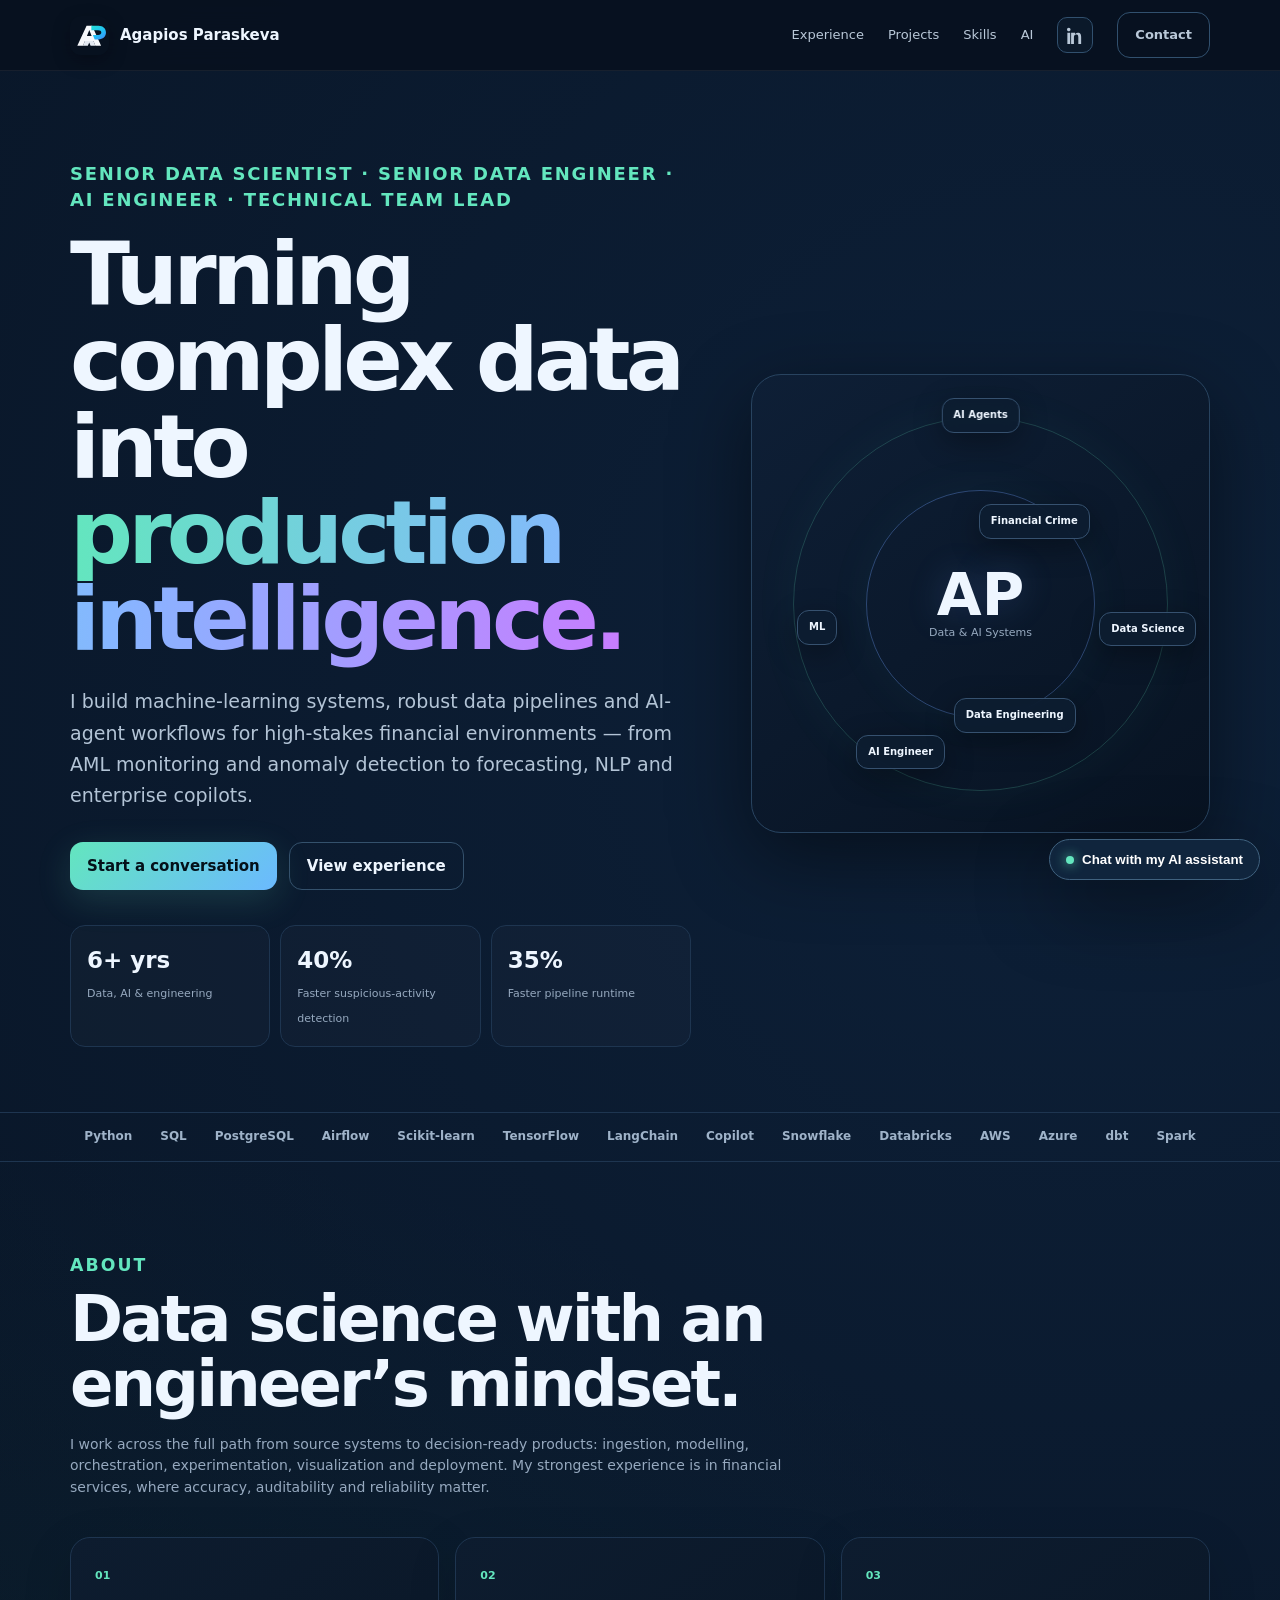
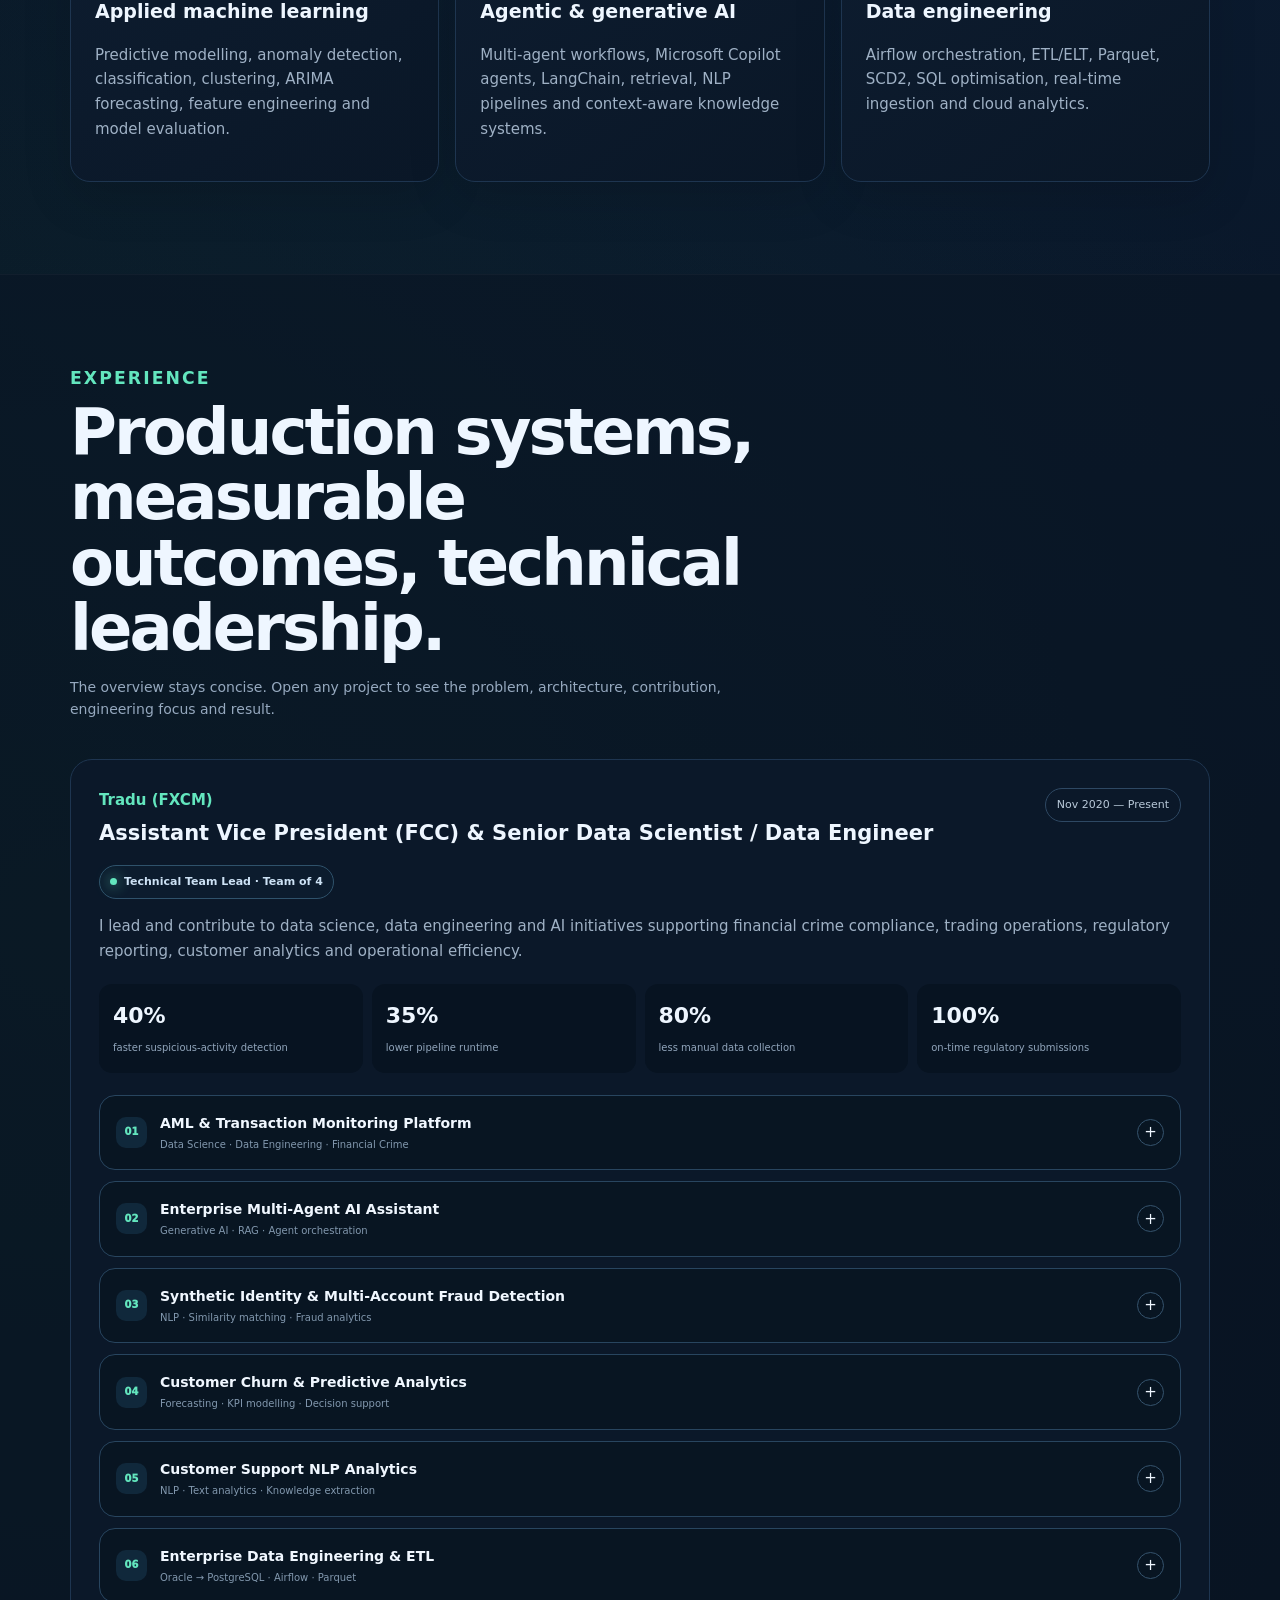
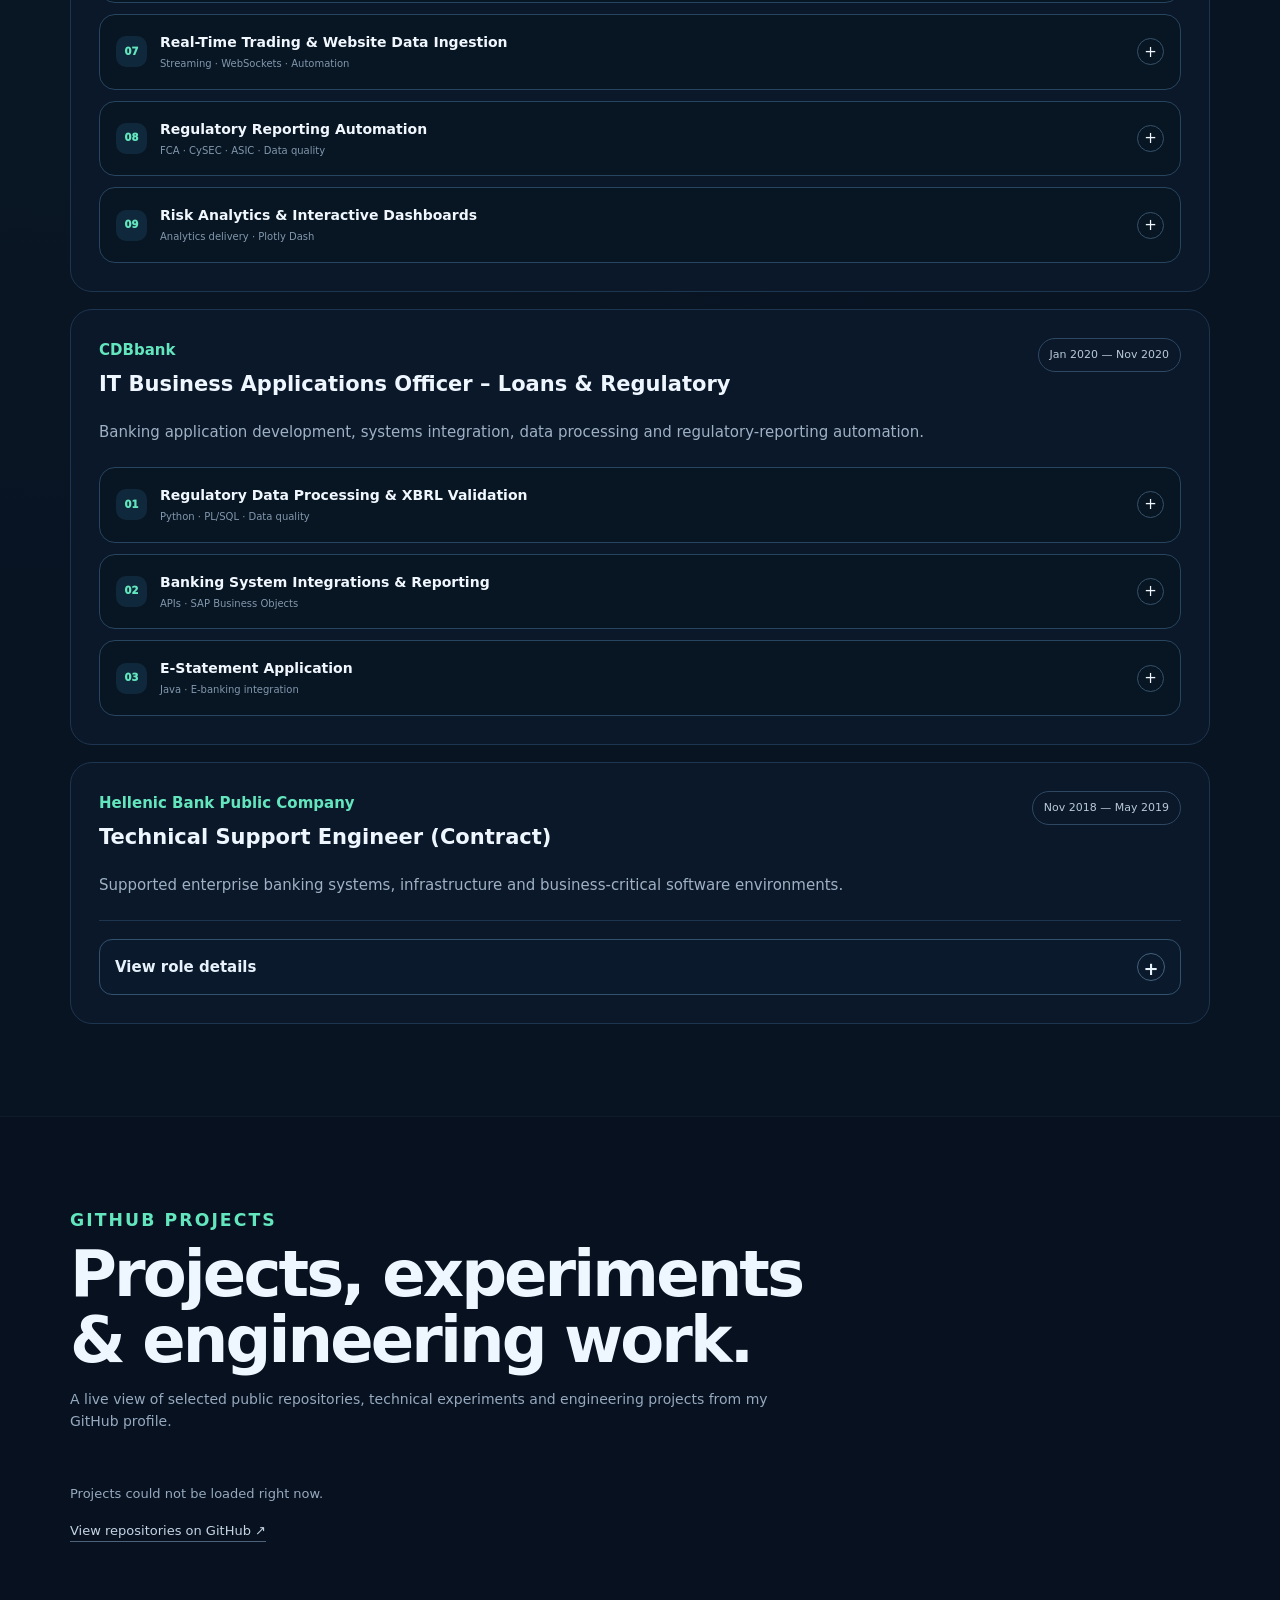
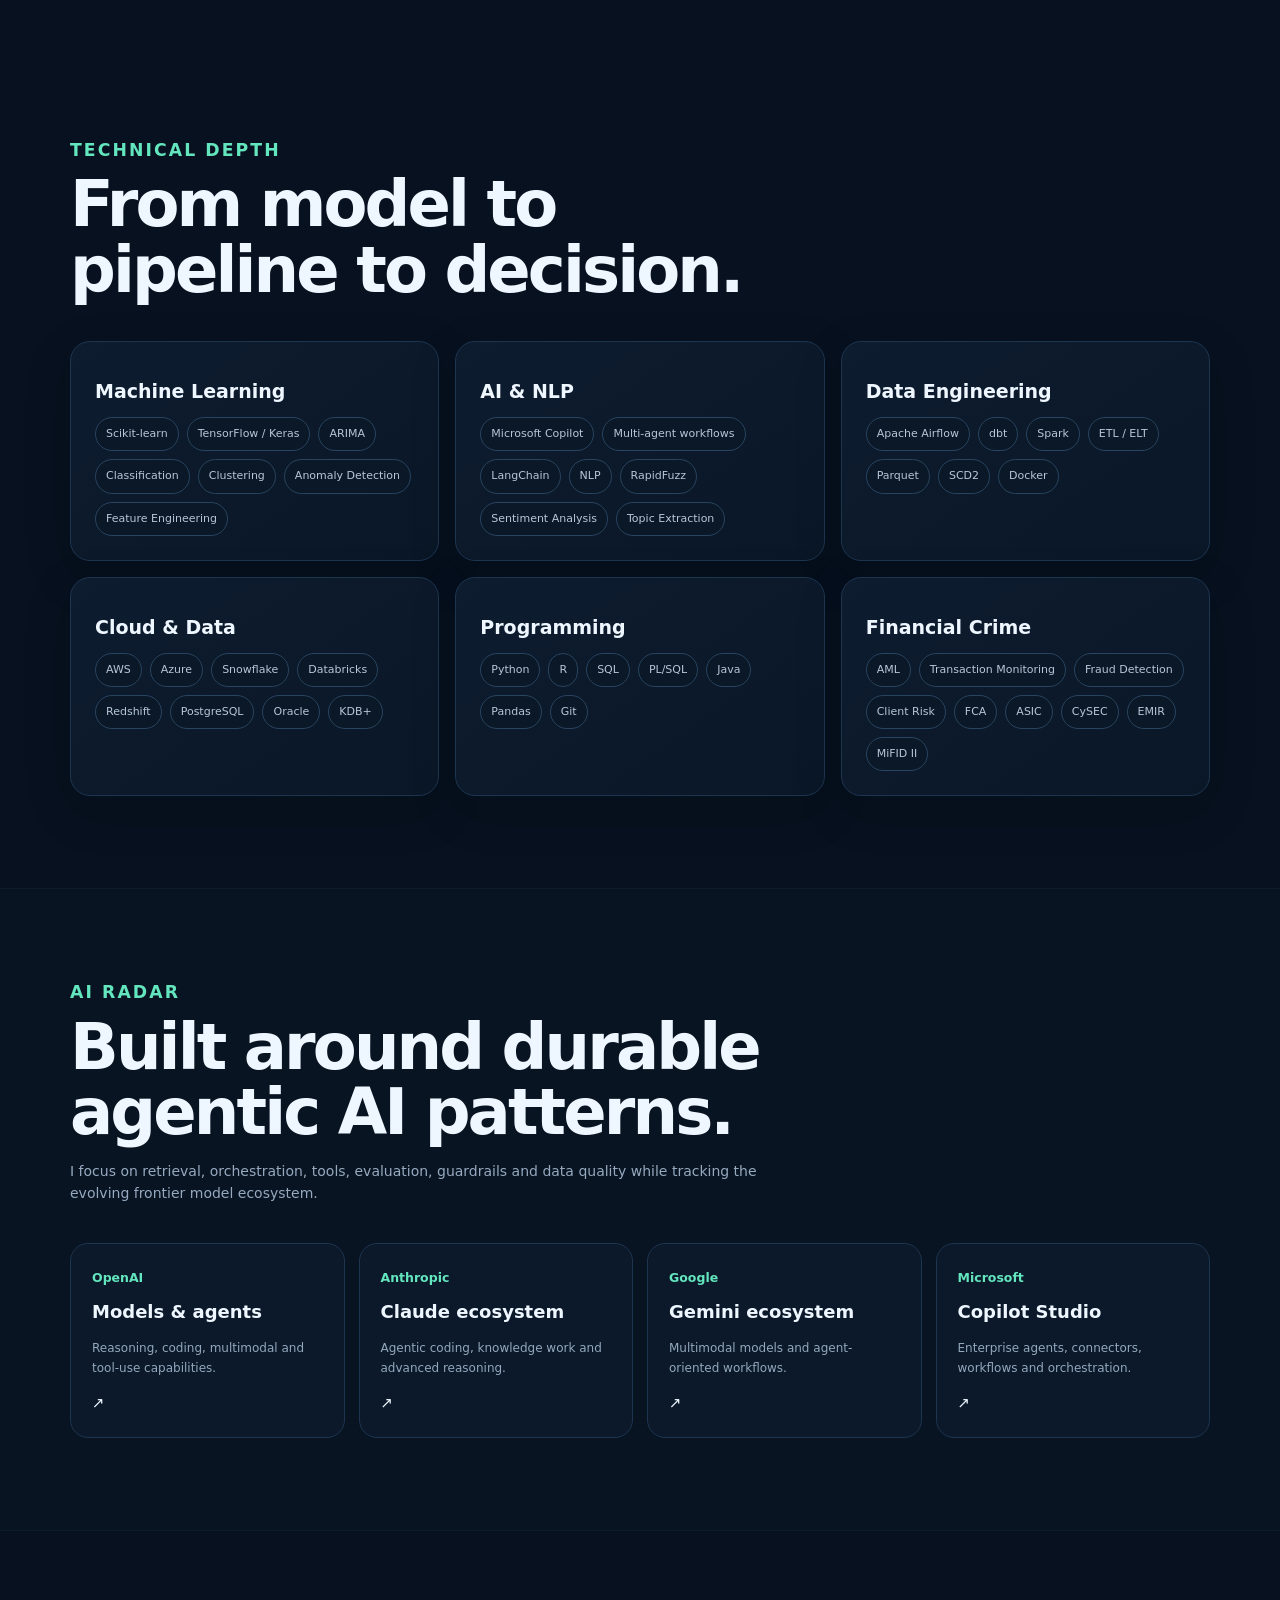
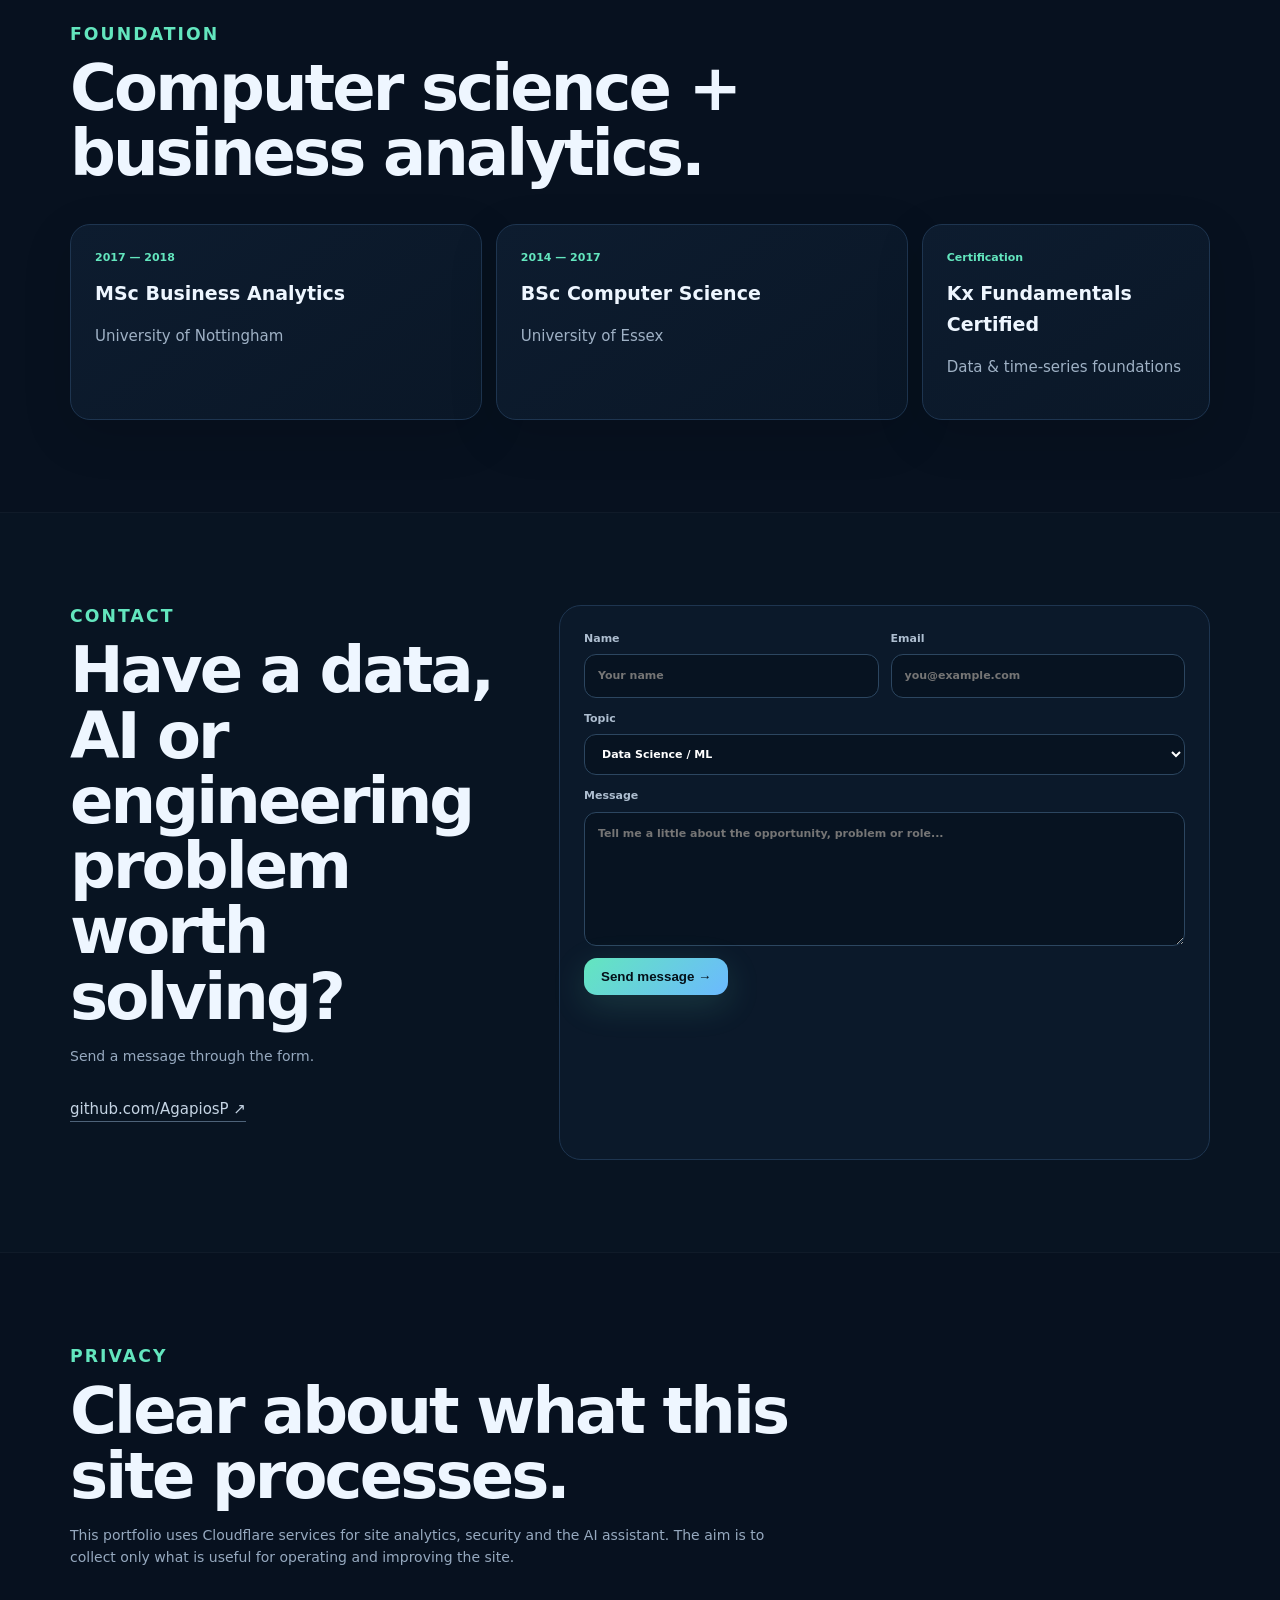
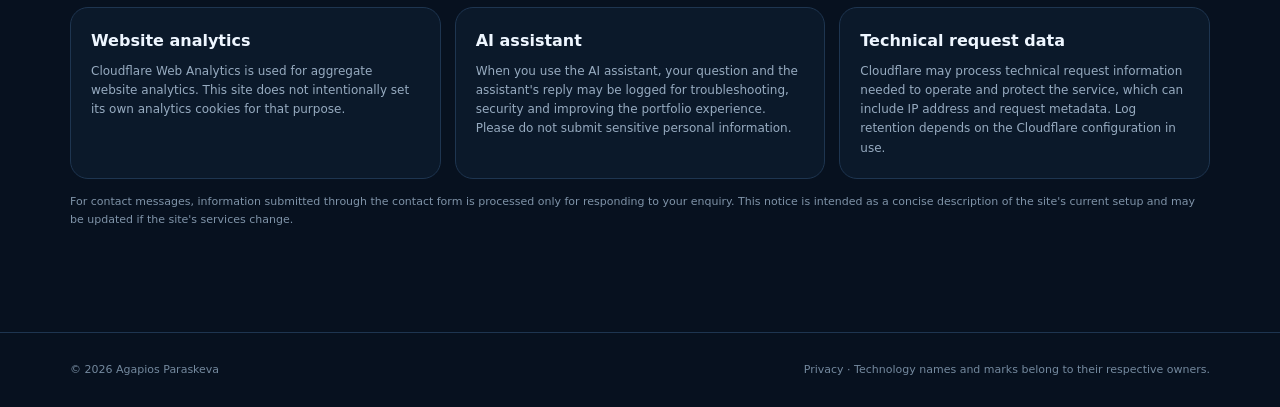
==== commit d082a3d6: "Use AP logo in favicon and navigation" ====
--- a/index.html
+++ b/index.html
@@ -5,17 +5,18 @@
 <meta name="viewport" content="width=device-width,initial-scale=1">
 <meta name="description" content="Agapios Paraskeva — Senior Data Scientist, Data Engineer and Applied AI practitioner specialising in machine learning, AI agents, financial crime analytics and production data systems.">
 <meta name="theme-color" content="#07111f">
+<link rel="icon" type="image/svg+xml" href="/favicon.svg?v=2">
 <meta property="og:title" content="Agapios Paraskeva | Data Scientist · Data Engineer · Applied AI">
 <meta property="og:description" content="Applied AI, machine learning, data engineering and financial crime analytics.">
 <meta property="og:type" content="website">
 <meta property="og:url" content="https://agapiosp.github.io/">
 <title>Agapios Paraskeva | Data Scientist · Data Engineer · Applied AI</title>
 <style>
-:root{--bg:#07111f;--panel:#0c192b;--panel2:#10223a;--text:#eef6ff;--muted:#96a9bf;--line:#1e3550;--a:#63e6be;--b:#70a1ff;--c:#c77dff;--shadow:0 24px 80px #0007}*{box-sizing:border-box}html{scroll-behavior:smooth}body{margin:0;background:radial-gradient(circle at 85% 8%,#16375f66,transparent 28%),radial-gradient(circle at 5% 30%,#164c3c44,transparent 23%),var(--bg);color:var(--text);font:15px/1.65 Inter,ui-sans-serif,system-ui,-apple-system,BlinkMacSystemFont,"Segoe UI",sans-serif}a{color:inherit;text-decoration:none}.wrap{width:min(1140px,calc(100% - 36px));margin:auto}.nav{position:sticky;top:0;z-index:30;background:#07111fdd;backdrop-filter:blur(18px);border-bottom:1px solid #ffffff10}.navin{height:70px;display:flex;align-items:center;justify-content:space-between}.brand{display:flex;align-items:center;gap:11px;font-weight:800}.mark{width:39px;height:39px;display:grid;place-items:center;border-radius:12px;background:linear-gradient(135deg,var(--a),var(--b));color:#041019;font-weight:950}.links{display:flex;gap:24px;align-items:center}.links a{color:#b9c8d8;font-size:13px}.links a:hover{color:white}.linkedin-nav{width:36px;height:36px;display:grid;place-items:center;border:1px solid #31506e;border-radius:10px;background:#0b192a;transition:.2s transform,.2s border-color,.2s color}.linkedin-nav:hover{transform:translateY(-2px);border-color:#70a1ff;color:white}.linkedin-nav svg{width:17px;height:17px;fill:currentColor}.pill,.btn{display:inline-flex;align-items:center;justify-content:center;border-radius:13px;padding:11px 17px;font-weight:800}.pill{border:1px solid #31506e}.hero{min-height:82vh;display:grid;grid-template-columns:1.15fr .85fr;gap:60px;align-items:center;padding:90px 0 65px}.eyebrow,.kicker{color:var(--a);text-transform:uppercase;letter-spacing:.14em;font-size:11px;font-weight:900}.eyebrow{font-size:clamp(14px,1.6vw,18px);line-height:1.45;letter-spacing:.1em;max-width:850px}.kicker{font-size:clamp(15px,1.35vw,18px);line-height:1.35;letter-spacing:.12em}.hero h1{font-size:clamp(50px,7vw,88px);line-height:.98;letter-spacing:-.055em;margin:18px 0 24px}.gradient{background:linear-gradient(90deg,var(--a),#85b7ff,var(--c));-webkit-background-clip:text;background-clip:text;color:transparent}.lede{font-size:19px;color:#b3c4d6;max-width:700px}.actions{display:flex;gap:12px;flex-wrap:wrap;margin:30px 0}.primary{background:linear-gradient(135deg,var(--a),#6bb9ff);color:#041019;box-shadow:0 10px 35px #63e6be28;border:0}.secondary{border:1px solid #34516c}.stats{display:grid;grid-template-columns:repeat(3,1fr);gap:10px;margin-top:35px}.stat{padding:16px;border:1px solid var(--line);border-radius:15px;background:#ffffff05}.stat strong{display:block;font-size:23px}.stat span{font-size:11px;color:var(--muted)}.visual{position:relative;aspect-ratio:1;border:1px solid #28435f;border-radius:30px;background:linear-gradient(145deg,#0e1f36,#081322);box-shadow:var(--shadow);overflow:hidden;isolation:isolate}.visual:before,.visual:after{content:"";position:absolute;border-radius:50%;border:1px solid #63e6be33;inset:9%;box-shadow:0 0 50px #63e6be0b}.visual:after{inset:25%;border-color:#70a1ff55}.core{position:absolute;inset:0;display:grid;place-content:center;text-align:center;z-index:4}.core b{font-size:58px;line-height:1;text-shadow:0 0 35px #70a1ff35}.core span{color:var(--muted);font-size:11px}.orbit{position:absolute;inset:8%;border-radius:50%;animation:spin 18s linear infinite;z-index:3}.orbit.o2{inset:16%;animation-duration:14s;animation-direction:reverse}.orbit.o3{inset:24%;animation-duration:11s}.node{position:absolute;padding:8px 11px;border:1px solid #36516f;background:#0d1d31dd;backdrop-filter:blur(8px);border-radius:12px;font-size:10px;font-weight:900;white-space:nowrap;box-shadow:0 8px 30px #0005;animation:counterspin 18s linear infinite}.o2 .node{animation-duration:14s;animation-direction:reverse}.o3 .node{animation-duration:11s}.p1{top:-14px;left:50%;transform:translateX(-50%)}.p2{right:-24px;top:52%}.p3{left:-28px;top:52%}.p4{left:10%;bottom:-10px}.p5{right:10%;bottom:-10px}.p6{right:4%;top:8%}.leadership{display:inline-flex;align-items:center;gap:7px;margin-top:10px;padding:7px 10px;border-radius:999px;border:1px solid #2f526b;background:#0c1c2e;color:#cde2f5;font-size:11px;font-weight:800}.leadership:before{content:"";width:7px;height:7px;border-radius:50%;background:var(--a);box-shadow:0 0 14px #63e6be}.ticker{border-block:1px solid var(--line);padding:14px 0;color:#9fb3c9}.ticker div{display:flex;gap:28px;justify-content:center;flex-wrap:wrap;font-size:12px;font-weight:750}.section{padding:92px 0}.alt{background:#091625aa;border-block:1px solid #ffffff08}.head{max-width:760px;margin-bottom:38px}.head h2{font-size:clamp(42px,5.8vw,64px);letter-spacing:-.045em;line-height:1.02;margin:10px 0 16px}.head p{color:var(--muted);font-size:14px;line-height:1.55;max-width:720px}.grid3{display:grid;grid-template-columns:repeat(3,1fr);gap:16px}.card{border:1px solid var(--line);border-radius:20px;padding:24px;background:linear-gradient(145deg,#0d1c2f,#0a1727);box-shadow:0 15px 50px #0002}.card h3{font-size:19px;margin:10px 0}.card p{color:#9fb1c5}.num{color:var(--a);font-size:11px;font-weight:900}.timeline{display:grid;gap:17px}.job{border:1px solid var(--line);border-radius:22px;padding:28px;background:#0b1829}.jobtop{display:flex;justify-content:space-between;gap:20px;align-items:flex-start}.company{color:var(--a);font-weight:900}.job h3{font-size:21px;margin:4px 0}.date{white-space:nowrap;border:1px solid #2e4863;border-radius:999px;padding:7px 11px;color:#b9c9d9;font-size:11px}.job p,.job li{color:#9fb1c5}.outcomes{display:grid;grid-template-columns:repeat(4,1fr);gap:9px;margin:20px 0}.outcomes div{background:#071321;border-radius:13px;padding:14px}.outcomes b{display:block;font-size:22px}.outcomes span{font-size:10px;color:#91a5bb}.bullets{margin:18px 0 0;padding-left:18px}.bullets li{margin:8px 0}.exp-toggle{margin-top:22px;border-top:1px solid var(--line);padding-top:18px}.exp-toggle summary{list-style:none;cursor:pointer;display:flex;align-items:center;justify-content:space-between;gap:14px;padding:13px 15px;border:1px solid #33516d;border-radius:13px;background:#0a1a2c;color:#e8f2fc;font-weight:850}.exp-toggle summary::-webkit-details-marker{display:none}.exp-toggle summary:hover{border-color:var(--a);color:var(--a)}.plus{width:28px;height:28px;display:grid;place-items:center;border-radius:50%;border:1px solid #43617d;font-size:18px;transition:.2s}.exp-toggle[open] .plus{transform:rotate(45deg);border-color:var(--a)}.exp-body{padding:14px 2px 2px}.case-stack{display:grid;gap:11px;margin-top:22px}.case{border:1px solid #28455f;border-radius:16px;background:#081522;overflow:hidden}.case summary{list-style:none;cursor:pointer;display:grid;grid-template-columns:auto 1fr auto;gap:13px;align-items:center;padding:16px}.case summary::-webkit-details-marker{display:none}.case summary:hover{background:#0d1c2f}.case-index{width:31px;height:31px;border-radius:10px;display:grid;place-items:center;background:#10283b;color:var(--a);font-size:10px;font-weight:950}.case-title{display:block;color:#f0f7ff;font-size:14px;font-weight:850}.case-sub{display:block;color:#8298ae;font-size:10px;margin-top:2px}.case-open{width:27px;height:27px;border:1px solid #35536d;border-radius:50%;display:grid;place-items:center;transition:.2s}.case[open] .case-open{transform:rotate(45deg);border-color:var(--a);color:var(--a)}.case-body{border-top:1px solid #1b354c;padding:18px}.case-grid{display:grid;grid-template-columns:1fr 1fr;gap:12px}.case-block{padding:14px;border-radius:13px;background:#0b1b2c;border:1px solid #1b354c}.case-block h4{margin:0 0 7px;color:#d9e8f6;font-size:11px;text-transform:uppercase;letter-spacing:.09em}.case-block p{margin:0;color:#98adc1;font-size:12px}.case-result{border-color:#2d675b;background:#0b211f}.case-result h4{color:var(--a)}.lesson{margin-top:13px;padding:13px 14px;border-left:3px solid var(--b);border-radius:0 12px 12px 0;background:#0a1830}.lesson strong{display:block;margin-bottom:4px;color:#bcd4ff;font-size:10px;text-transform:uppercase;letter-spacing:.09em}.lesson p{margin:0;color:#9eb2c7;font-size:11px}.architecture{display:flex;align-items:center;gap:7px;flex-wrap:wrap;margin-top:13px;padding:14px;border:1px dashed #31506b;border-radius:13px;background:#07121f}.arch-node{padding:8px 10px;border:1px solid #35536d;border-radius:10px;background:#0d1d31;color:#c8d8e8;font-size:10px;font-weight:800}.arch-arrow{color:var(--a);font-weight:900}.arch-note{display:block;margin-top:8px;color:#6f8499;font-size:9px}.tech-row{display:flex;gap:7px;flex-wrap:wrap;margin-top:14px}.tech-row span{padding:5px 8px;border:1px solid #29445f;border-radius:999px;color:#9db1c5;font-size:9px}.tags{display:flex;gap:8px;flex-wrap:wrap}.tags span{border:1px solid #29445f;background:#0a1828;border-radius:999px;padding:7px 10px;color:#b7c7d8;font-size:11px}.projects-grid{display:grid;grid-template-columns:repeat(3,1fr);gap:16px}.project-card{display:flex;flex-direction:column;min-height:245px;border:1px solid var(--line);border-radius:20px;padding:22px;background:linear-gradient(145deg,#0d1c2f,#0a1727);transition:.2s transform,.2s border-color}.project-card:hover{transform:translateY(-4px);border-color:#426789}.project-top{display:flex;justify-content:space-between;gap:12px;align-items:flex-start}.project-card h3{margin:4px 0 10px;font-size:19px}.project-card p{color:#9fb1c5;margin:0 0 18px}.project-meta{display:flex;gap:12px;flex-wrap:wrap;margin-top:auto;color:#8398ae;font-size:11px}.lang{display:inline-flex;align-items:center;gap:6px}.lang:before{content:"";width:8px;height:8px;border-radius:50%;background:var(--a)}.project-links{display:flex;gap:10px;margin-top:16px}.project-links a{font-size:11px;font-weight:850;padding:8px 10px;border:1px solid #31506d;border-radius:10px}.projects-status{color:var(--muted);font-size:13px}.radar{display:grid;grid-template-columns:repeat(4,1fr);gap:14px}.radar a{display:block;border:1px solid var(--line);border-radius:18px;padding:21px;background:#0b192a;min-height:175px;transition:.2s transform,.2s border-color}.radar a:hover{transform:translateY(-4px);border-color:#4f7597}.radar small{color:var(--a);font-weight:900}.radar b{display:block;font-size:18px;margin:8px 0}.radar p{color:#93a8bd;font-size:12px}.edu{display:grid;grid-template-columns:1fr 1fr .7fr;gap:14px}.contact{display:grid;grid-template-columns:.8fr 1.2fr;gap:55px}.form{border:1px solid var(--line);background:#0b192a;border-radius:22px;padding:24px}.row{display:grid;grid-template-columns:1fr 1fr;gap:12px}label{display:grid;gap:6px;margin-bottom:12px;color:#aebed0;font-size:11px;font-weight:800}input,select,textarea{width:100%;border:1px solid #2c4660;border-radius:12px;background:#071321;color:white;padding:12px 13px;font:inherit}textarea{resize:vertical}.github{display:inline-flex;margin-top:15px;color:#c5d4e4;border-bottom:1px solid #4e6379}.assistant-btn{position:fixed;right:20px;bottom:20px;z-index:50;border:1px solid #40627f;border-radius:999px;background:#10253d;color:white;padding:12px 16px;font-weight:900;box-shadow:var(--shadow);cursor:pointer}.assistant{display:none;position:fixed;right:20px;bottom:76px;width:min(390px,calc(100% - 40px));z-index:50;border:1px solid #31506d;border-radius:20px;background:#081522;box-shadow:var(--shadow);overflow:hidden}.assistant.open{display:block}.ah{display:flex;justify-content:space-between;align-items:center;padding:15px;border-bottom:1px solid var(--line)}.ah button{background:none;border:0;color:white;font-size:22px}.msgs{height:250px;overflow:auto;padding:14px}.msg{margin:8px 0;padding:10px 12px;border-radius:13px;font-size:12px}.bot{background:#10223a}.user{background:#17483d;margin-left:40px}.quick{display:flex;gap:6px;flex-wrap:wrap;padding:0 14px 12px}.quick button{border:1px solid #2d4c68;background:#0a1b2d;color:#c4d2e1;border-radius:999px;padding:6px 8px;font-size:10px}.privacy-grid{display:grid;grid-template-columns:repeat(3,1fr);gap:14px}.privacy-card{border:1px solid var(--line);border-radius:18px;padding:20px;background:#0b192a}.privacy-card h3{margin:0 0 8px;font-size:16px}.privacy-card p{margin:0;color:#97abc0;font-size:12px;line-height:1.6}.privacy-note{margin-top:14px;color:#7f93a8;font-size:11px}.chat-privacy{padding:9px 14px;border-top:1px solid var(--line);background:#071321;color:#8094a9;font-size:9px;line-height:1.45}.chat-privacy a{color:#a9bfd5;text-decoration:underline}.ask{display:grid;grid-template-columns:1fr 44px;gap:7px;padding:12px 14px;border-top:1px solid var(--line)}.ask input{margin:0}.ask button{border:0;border-radius:11px;background:var(--a);font-weight:950}.footer{border-top:1px solid var(--line);padding:28px 0;color:#74899e;font-size:11px}.foot{display:flex;justify-content:space-between;gap:20px}.reveal{opacity:0;transform:translateY(16px);transition:.6s}.reveal.show{opacity:1;transform:none}@keyframes spin{to{transform:rotate(360deg)}}@keyframes counterspin{to{transform:rotate(-360deg)}}@media(max-width:900px){.hero{grid-template-columns:1fr}.visual{max-width:560px}.grid3,.radar,.projects-grid{grid-template-columns:1fr 1fr}.outcomes{grid-template-columns:1fr 1fr}.case-grid{grid-template-columns:1fr}.privacy-grid{grid-template-columns:1fr}.contact{grid-template-columns:1fr}.edu{grid-template-columns:1fr 1fr}}@media(max-width:680px){.links a:not(.pill){display:none}.hero{padding-top:60px;min-height:auto}.visual{display:none}.stats,.grid3,.radar,.projects-grid,.edu,.row{grid-template-columns:1fr}.jobtop{display:block}.date{display:inline-block;margin-top:8px}.section{padding:70px 0}.foot{display:block}.outcomes{grid-template-columns:1fr 1fr}.assistant-btn{right:12px;bottom:12px}.assistant{right:12px;bottom:66px;width:calc(100% - 24px)}}@media(prefers-reduced-motion:reduce){html{scroll-behavior:auto}.reveal{opacity:1;transform:none;transition:none}.orbit,.node{animation:none}}
+:root{--bg:#07111f;--panel:#0c192b;--panel2:#10223a;--text:#eef6ff;--muted:#96a9bf;--line:#1e3550;--a:#63e6be;--b:#70a1ff;--c:#c77dff;--shadow:0 24px 80px #0007}*{box-sizing:border-box}html{scroll-behavior:smooth}body{margin:0;background:radial-gradient(circle at 85% 8%,#16375f66,transparent 28%),radial-gradient(circle at 5% 30%,#164c3c44,transparent 23%),var(--bg);color:var(--text);font:15px/1.65 Inter,ui-sans-serif,system-ui,-apple-system,BlinkMacSystemFont,"Segoe UI",sans-serif}a{color:inherit;text-decoration:none}.wrap{width:min(1140px,calc(100% - 36px));margin:auto}.nav{position:sticky;top:0;z-index:30;background:#07111fdd;backdrop-filter:blur(18px);border-bottom:1px solid #ffffff10}.navin{height:70px;display:flex;align-items:center;justify-content:space-between}.brand{display:flex;align-items:center;gap:11px;font-weight:800}.mark{width:39px;height:39px;display:block;border-radius:11px;object-fit:cover;box-shadow:0 6px 18px #0004}.links{display:flex;gap:24px;align-items:center}.links a{color:#b9c8d8;font-size:13px}.links a:hover{color:white}.linkedin-nav{width:36px;height:36px;display:grid;place-items:center;border:1px solid #31506e;border-radius:10px;background:#0b192a;transition:.2s transform,.2s border-color,.2s color}.linkedin-nav:hover{transform:translateY(-2px);border-color:#70a1ff;color:white}.linkedin-nav svg{width:17px;height:17px;fill:currentColor}.pill,.btn{display:inline-flex;align-items:center;justify-content:center;border-radius:13px;padding:11px 17px;font-weight:800}.pill{border:1px solid #31506e}.hero{min-height:82vh;display:grid;grid-template-columns:1.15fr .85fr;gap:60px;align-items:center;padding:90px 0 65px}.eyebrow,.kicker{color:var(--a);text-transform:uppercase;letter-spacing:.14em;font-size:11px;font-weight:900}.eyebrow{font-size:clamp(14px,1.6vw,18px);line-height:1.45;letter-spacing:.1em;max-width:850px}.kicker{font-size:clamp(15px,1.35vw,18px);line-height:1.35;letter-spacing:.12em}.hero h1{font-size:clamp(50px,7vw,88px);line-height:.98;letter-spacing:-.055em;margin:18px 0 24px}.gradient{background:linear-gradient(90deg,var(--a),#85b7ff,var(--c));-webkit-background-clip:text;background-clip:text;color:transparent}.lede{font-size:19px;color:#b3c4d6;max-width:700px}.actions{display:flex;gap:12px;flex-wrap:wrap;margin:30px 0}.primary{background:linear-gradient(135deg,var(--a),#6bb9ff);color:#041019;box-shadow:0 10px 35px #63e6be28;border:0}.secondary{border:1px solid #34516c}.stats{display:grid;grid-template-columns:repeat(3,1fr);gap:10px;margin-top:35px}.stat{padding:16px;border:1px solid var(--line);border-radius:15px;background:#ffffff05}.stat strong{display:block;font-size:23px}.stat span{font-size:11px;color:var(--muted)}.visual{position:relative;aspect-ratio:1;border:1px solid #28435f;border-radius:30px;background:linear-gradient(145deg,#0e1f36,#081322);box-shadow:var(--shadow);overflow:hidden;isolation:isolate}.visual:before,.visual:after{content:"";position:absolute;border-radius:50%;border:1px solid #63e6be33;inset:9%;box-shadow:0 0 50px #63e6be0b}.visual:after{inset:25%;border-color:#70a1ff55}.core{position:absolute;inset:0;display:grid;place-content:center;text-align:center;z-index:4}.core b{font-size:58px;line-height:1;text-shadow:0 0 35px #70a1ff35}.core span{color:var(--muted);font-size:11px}.orbit{position:absolute;inset:8%;border-radius:50%;animation:spin 18s linear infinite;z-index:3}.orbit.o2{inset:16%;animation-duration:14s;animation-direction:reverse}.orbit.o3{inset:24%;animation-duration:11s}.node{position:absolute;padding:8px 11px;border:1px solid #36516f;background:#0d1d31dd;backdrop-filter:blur(8px);border-radius:12px;font-size:10px;font-weight:900;white-space:nowrap;box-shadow:0 8px 30px #0005;animation:counterspin 18s linear infinite}.o2 .node{animation-duration:14s;animation-direction:reverse}.o3 .node{animation-duration:11s}.p1{top:-14px;left:50%;transform:translateX(-50%)}.p2{right:-24px;top:52%}.p3{left:-28px;top:52%}.p4{left:10%;bottom:-10px}.p5{right:10%;bottom:-10px}.p6{right:4%;top:8%}.leadership{display:inline-flex;align-items:center;gap:7px;margin-top:10px;padding:7px 10px;border-radius:999px;border:1px solid #2f526b;background:#0c1c2e;color:#cde2f5;font-size:11px;font-weight:800}.leadership:before{content:"";width:7px;height:7px;border-radius:50%;background:var(--a);box-shadow:0 0 14px #63e6be}.ticker{border-block:1px solid var(--line);padding:14px 0;color:#9fb3c9}.ticker div{display:flex;gap:28px;justify-content:center;flex-wrap:wrap;font-size:12px;font-weight:750}.section{padding:92px 0}.alt{background:#091625aa;border-block:1px solid #ffffff08}.head{max-width:760px;margin-bottom:38px}.head h2{font-size:clamp(42px,5.8vw,64px);letter-spacing:-.045em;line-height:1.02;margin:10px 0 16px}.head p{color:var(--muted);font-size:14px;line-height:1.55;max-width:720px}.grid3{display:grid;grid-template-columns:repeat(3,1fr);gap:16px}.card{border:1px solid var(--line);border-radius:20px;padding:24px;background:linear-gradient(145deg,#0d1c2f,#0a1727);box-shadow:0 15px 50px #0002}.card h3{font-size:19px;margin:10px 0}.card p{color:#9fb1c5}.num{color:var(--a);font-size:11px;font-weight:900}.timeline{display:grid;gap:17px}.job{border:1px solid var(--line);border-radius:22px;padding:28px;background:#0b1829}.jobtop{display:flex;justify-content:space-between;gap:20px;align-items:flex-start}.company{color:var(--a);font-weight:900}.job h3{font-size:21px;margin:4px 0}.date{white-space:nowrap;border:1px solid #2e4863;border-radius:999px;padding:7px 11px;color:#b9c9d9;font-size:11px}.job p,.job li{color:#9fb1c5}.outcomes{display:grid;grid-template-columns:repeat(4,1fr);gap:9px;margin:20px 0}.outcomes div{background:#071321;border-radius:13px;padding:14px}.outcomes b{display:block;font-size:22px}.outcomes span{font-size:10px;color:#91a5bb}.bullets{margin:18px 0 0;padding-left:18px}.bullets li{margin:8px 0}.exp-toggle{margin-top:22px;border-top:1px solid var(--line);padding-top:18px}.exp-toggle summary{list-style:none;cursor:pointer;display:flex;align-items:center;justify-content:space-between;gap:14px;padding:13px 15px;border:1px solid #33516d;border-radius:13px;background:#0a1a2c;color:#e8f2fc;font-weight:850}.exp-toggle summary::-webkit-details-marker{display:none}.exp-toggle summary:hover{border-color:var(--a);color:var(--a)}.plus{width:28px;height:28px;display:grid;place-items:center;border-radius:50%;border:1px solid #43617d;font-size:18px;transition:.2s}.exp-toggle[open] .plus{transform:rotate(45deg);border-color:var(--a)}.exp-body{padding:14px 2px 2px}.case-stack{display:grid;gap:11px;margin-top:22px}.case{border:1px solid #28455f;border-radius:16px;background:#081522;overflow:hidden}.case summary{list-style:none;cursor:pointer;display:grid;grid-template-columns:auto 1fr auto;gap:13px;align-items:center;padding:16px}.case summary::-webkit-details-marker{display:none}.case summary:hover{background:#0d1c2f}.case-index{width:31px;height:31px;border-radius:10px;display:grid;place-items:center;background:#10283b;color:var(--a);font-size:10px;font-weight:950}.case-title{display:block;color:#f0f7ff;font-size:14px;font-weight:850}.case-sub{display:block;color:#8298ae;font-size:10px;margin-top:2px}.case-open{width:27px;height:27px;border:1px solid #35536d;border-radius:50%;display:grid;place-items:center;transition:.2s}.case[open] .case-open{transform:rotate(45deg);border-color:var(--a);color:var(--a)}.case-body{border-top:1px solid #1b354c;padding:18px}.case-grid{display:grid;grid-template-columns:1fr 1fr;gap:12px}.case-block{padding:14px;border-radius:13px;background:#0b1b2c;border:1px solid #1b354c}.case-block h4{margin:0 0 7px;color:#d9e8f6;font-size:11px;text-transform:uppercase;letter-spacing:.09em}.case-block p{margin:0;color:#98adc1;font-size:12px}.case-result{border-color:#2d675b;background:#0b211f}.case-result h4{color:var(--a)}.lesson{margin-top:13px;padding:13px 14px;border-left:3px solid var(--b);border-radius:0 12px 12px 0;background:#0a1830}.lesson strong{display:block;margin-bottom:4px;color:#bcd4ff;font-size:10px;text-transform:uppercase;letter-spacing:.09em}.lesson p{margin:0;color:#9eb2c7;font-size:11px}.architecture{display:flex;align-items:center;gap:7px;flex-wrap:wrap;margin-top:13px;padding:14px;border:1px dashed #31506b;border-radius:13px;background:#07121f}.arch-node{padding:8px 10px;border:1px solid #35536d;border-radius:10px;background:#0d1d31;color:#c8d8e8;font-size:10px;font-weight:800}.arch-arrow{color:var(--a);font-weight:900}.arch-note{display:block;margin-top:8px;color:#6f8499;font-size:9px}.tech-row{display:flex;gap:7px;flex-wrap:wrap;margin-top:14px}.tech-row span{padding:5px 8px;border:1px solid #29445f;border-radius:999px;color:#9db1c5;font-size:9px}.tags{display:flex;gap:8px;flex-wrap:wrap}.tags span{border:1px solid #29445f;background:#0a1828;border-radius:999px;padding:7px 10px;color:#b7c7d8;font-size:11px}.projects-grid{display:grid;grid-template-columns:repeat(3,1fr);gap:16px}.project-card{display:flex;flex-direction:column;min-height:245px;border:1px solid var(--line);border-radius:20px;padding:22px;background:linear-gradient(145deg,#0d1c2f,#0a1727);transition:.2s transform,.2s border-color}.project-card:hover{transform:translateY(-4px);border-color:#426789}.project-top{display:flex;justify-content:space-between;gap:12px;align-items:flex-start}.project-card h3{margin:4px 0 10px;font-size:19px}.project-card p{color:#9fb1c5;margin:0 0 18px}.project-meta{display:flex;gap:12px;flex-wrap:wrap;margin-top:auto;color:#8398ae;font-size:11px}.lang{display:inline-flex;align-items:center;gap:6px}.lang:before{content:"";width:8px;height:8px;border-radius:50%;background:var(--a)}.project-links{display:flex;gap:10px;margin-top:16px}.project-links a{font-size:11px;font-weight:850;padding:8px 10px;border:1px solid #31506d;border-radius:10px}.projects-status{color:var(--muted);font-size:13px}.radar{display:grid;grid-template-columns:repeat(4,1fr);gap:14px}.radar a{display:block;border:1px solid var(--line);border-radius:18px;padding:21px;background:#0b192a;min-height:175px;transition:.2s transform,.2s border-color}.radar a:hover{transform:translateY(-4px);border-color:#4f7597}.radar small{color:var(--a);font-weight:900}.radar b{display:block;font-size:18px;margin:8px 0}.radar p{color:#93a8bd;font-size:12px}.edu{display:grid;grid-template-columns:1fr 1fr .7fr;gap:14px}.contact{display:grid;grid-template-columns:.8fr 1.2fr;gap:55px}.form{border:1px solid var(--line);background:#0b192a;border-radius:22px;padding:24px}.row{display:grid;grid-template-columns:1fr 1fr;gap:12px}label{display:grid;gap:6px;margin-bottom:12px;color:#aebed0;font-size:11px;font-weight:800}input,select,textarea{width:100%;border:1px solid #2c4660;border-radius:12px;background:#071321;color:white;padding:12px 13px;font:inherit}textarea{resize:vertical}.github{display:inline-flex;margin-top:15px;color:#c5d4e4;border-bottom:1px solid #4e6379}.assistant-btn{position:fixed;right:20px;bottom:20px;z-index:50;border:1px solid #40627f;border-radius:999px;background:#10253d;color:white;padding:12px 16px;font-weight:900;box-shadow:var(--shadow);cursor:pointer}.assistant{display:none;position:fixed;right:20px;bottom:76px;width:min(390px,calc(100% - 40px));z-index:50;border:1px solid #31506d;border-radius:20px;background:#081522;box-shadow:var(--shadow);overflow:hidden}.assistant.open{display:block}.ah{display:flex;justify-content:space-between;align-items:center;padding:15px;border-bottom:1px solid var(--line)}.ah button{background:none;border:0;color:white;font-size:22px}.msgs{height:250px;overflow:auto;padding:14px}.msg{margin:8px 0;padding:10px 12px;border-radius:13px;font-size:12px}.bot{background:#10223a}.user{background:#17483d;margin-left:40px}.quick{display:flex;gap:6px;flex-wrap:wrap;padding:0 14px 12px}.quick button{border:1px solid #2d4c68;background:#0a1b2d;color:#c4d2e1;border-radius:999px;padding:6px 8px;font-size:10px}.privacy-grid{display:grid;grid-template-columns:repeat(3,1fr);gap:14px}.privacy-card{border:1px solid var(--line);border-radius:18px;padding:20px;background:#0b192a}.privacy-card h3{margin:0 0 8px;font-size:16px}.privacy-card p{margin:0;color:#97abc0;font-size:12px;line-height:1.6}.privacy-note{margin-top:14px;color:#7f93a8;font-size:11px}.chat-privacy{padding:9px 14px;border-top:1px solid var(--line);background:#071321;color:#8094a9;font-size:9px;line-height:1.45}.chat-privacy a{color:#a9bfd5;text-decoration:underline}.ask{display:grid;grid-template-columns:1fr 44px;gap:7px;padding:12px 14px;border-top:1px solid var(--line)}.ask input{margin:0}.ask button{border:0;border-radius:11px;background:var(--a);font-weight:950}.footer{border-top:1px solid var(--line);padding:28px 0;color:#74899e;font-size:11px}.foot{display:flex;justify-content:space-between;gap:20px}.reveal{opacity:0;transform:translateY(16px);transition:.6s}.reveal.show{opacity:1;transform:none}@keyframes spin{to{transform:rotate(360deg)}}@keyframes counterspin{to{transform:rotate(-360deg)}}@media(max-width:900px){.hero{grid-template-columns:1fr}.visual{max-width:560px}.grid3,.radar,.projects-grid{grid-template-columns:1fr 1fr}.outcomes{grid-template-columns:1fr 1fr}.case-grid{grid-template-columns:1fr}.privacy-grid{grid-template-columns:1fr}.contact{grid-template-columns:1fr}.edu{grid-template-columns:1fr 1fr}}@media(max-width:680px){.links a:not(.pill){display:none}.hero{padding-top:60px;min-height:auto}.visual{display:none}.stats,.grid3,.radar,.projects-grid,.edu,.row{grid-template-columns:1fr}.jobtop{display:block}.date{display:inline-block;margin-top:8px}.section{padding:70px 0}.foot{display:block}.outcomes{grid-template-columns:1fr 1fr}.assistant-btn{right:12px;bottom:12px}.assistant{right:12px;bottom:66px;width:calc(100% - 24px)}}@media(prefers-reduced-motion:reduce){html{scroll-behavior:auto}.reveal{opacity:1;transform:none;transition:none}.orbit,.node{animation:none}}
 </style>
 </head>
 <body>
-<nav class="nav"><div class="wrap navin"><a class="brand" href="#top"><span class="mark">AP</span><span>Agapios Paraskeva</span></a><div class="links"><a href="#experience">Experience</a><a href="#projects">Projects</a><a href="#skills">Skills</a><a href="#ai">AI</a><a class="linkedin-nav" href="https://www.linkedin.com/in/agapios-paraskeva/" target="_blank" rel="noreferrer" aria-label="LinkedIn profile"><svg viewBox="0 0 24 24" aria-hidden="true"><path d="M4.98 3.5C4.98 4.88 3.87 6 2.5 6S0 4.88 0 3.5 1.12 1 2.5 1s2.48 1.12 2.48 2.5ZM.5 8h4V24h-4V8Zm7 0h3.83v2.19h.05c.53-1.01 1.84-2.08 3.79-2.08 4.05 0 4.8 2.67 4.8 6.14V24h-4v-8.65c0-2.06-.04-4.71-2.87-4.71-2.87 0-3.31 2.24-3.31 4.56V24h-4V8Z"/></svg></a><a href="#contact" class="pill">Contact</a></div></div></nav>
+<nav class="nav"><div class="wrap navin"><a class="brand" href="#top"><img class="mark" src="/favicon.svg?v=2" alt="" aria-hidden="true"><span>Agapios Paraskeva</span></a><div class="links"><a href="#experience">Experience</a><a href="#projects">Projects</a><a href="#skills">Skills</a><a href="#ai">AI</a><a class="linkedin-nav" href="https://www.linkedin.com/in/agapios-paraskeva/" target="_blank" rel="noreferrer" aria-label="LinkedIn profile"><svg viewBox="0 0 24 24" aria-hidden="true"><path d="M4.98 3.5C4.98 4.88 3.87 6 2.5 6S0 4.88 0 3.5 1.12 1 2.5 1s2.48 1.12 2.48 2.5ZM.5 8h4V24h-4V8Zm7 0h3.83v2.19h.05c.53-1.01 1.84-2.08 3.79-2.08 4.05 0 4.8 2.67 4.8 6.14V24h-4v-8.65c0-2.06-.04-4.71-2.87-4.71-2.87 0-3.31 2.24-3.31 4.56V24h-4V8Z"/></svg></a><a href="#contact" class="pill">Contact</a></div></div></nav>
 <main id="top">
 <section class="hero wrap"><div class="reveal"><div class="eyebrow">Senior Data Scientist · Senior Data Engineer · AI Engineer · Technical Team Lead</div><h1>Turning complex data into <span class="gradient">production intelligence.</span></h1><p class="lede">I build machine-learning systems, robust data pipelines and AI-agent workflows for high-stakes financial environments — from AML monitoring and anomaly detection to forecasting, NLP and enterprise copilots.</p><div class="actions"><a class="btn primary" href="#contact">Start a conversation</a><a class="btn secondary" href="#experience">View experience</a></div><div class="stats"><div class="stat"><strong>6+ yrs</strong><span>Data, AI & engineering</span></div><div class="stat"><strong>40%</strong><span>Faster suspicious-activity detection</span></div><div class="stat"><strong>35%</strong><span>Faster pipeline runtime</span></div></div></div>
 <div class="visual reveal" aria-label="Animated areas of expertise"><div class="core"><b>AP</b><span>Data & AI Systems</span></div><div class="orbit o1"><span class="node p1">AI Agents</span><span class="node p2">Data Science</span></div><div class="orbit o2"><span class="node p3">ML</span><span class="node p4">AI Engineer</span></div><div class="orbit o3"><span class="node p5">Data Engineering</span><span class="node p6">Financial Crime</span></div></div></section>
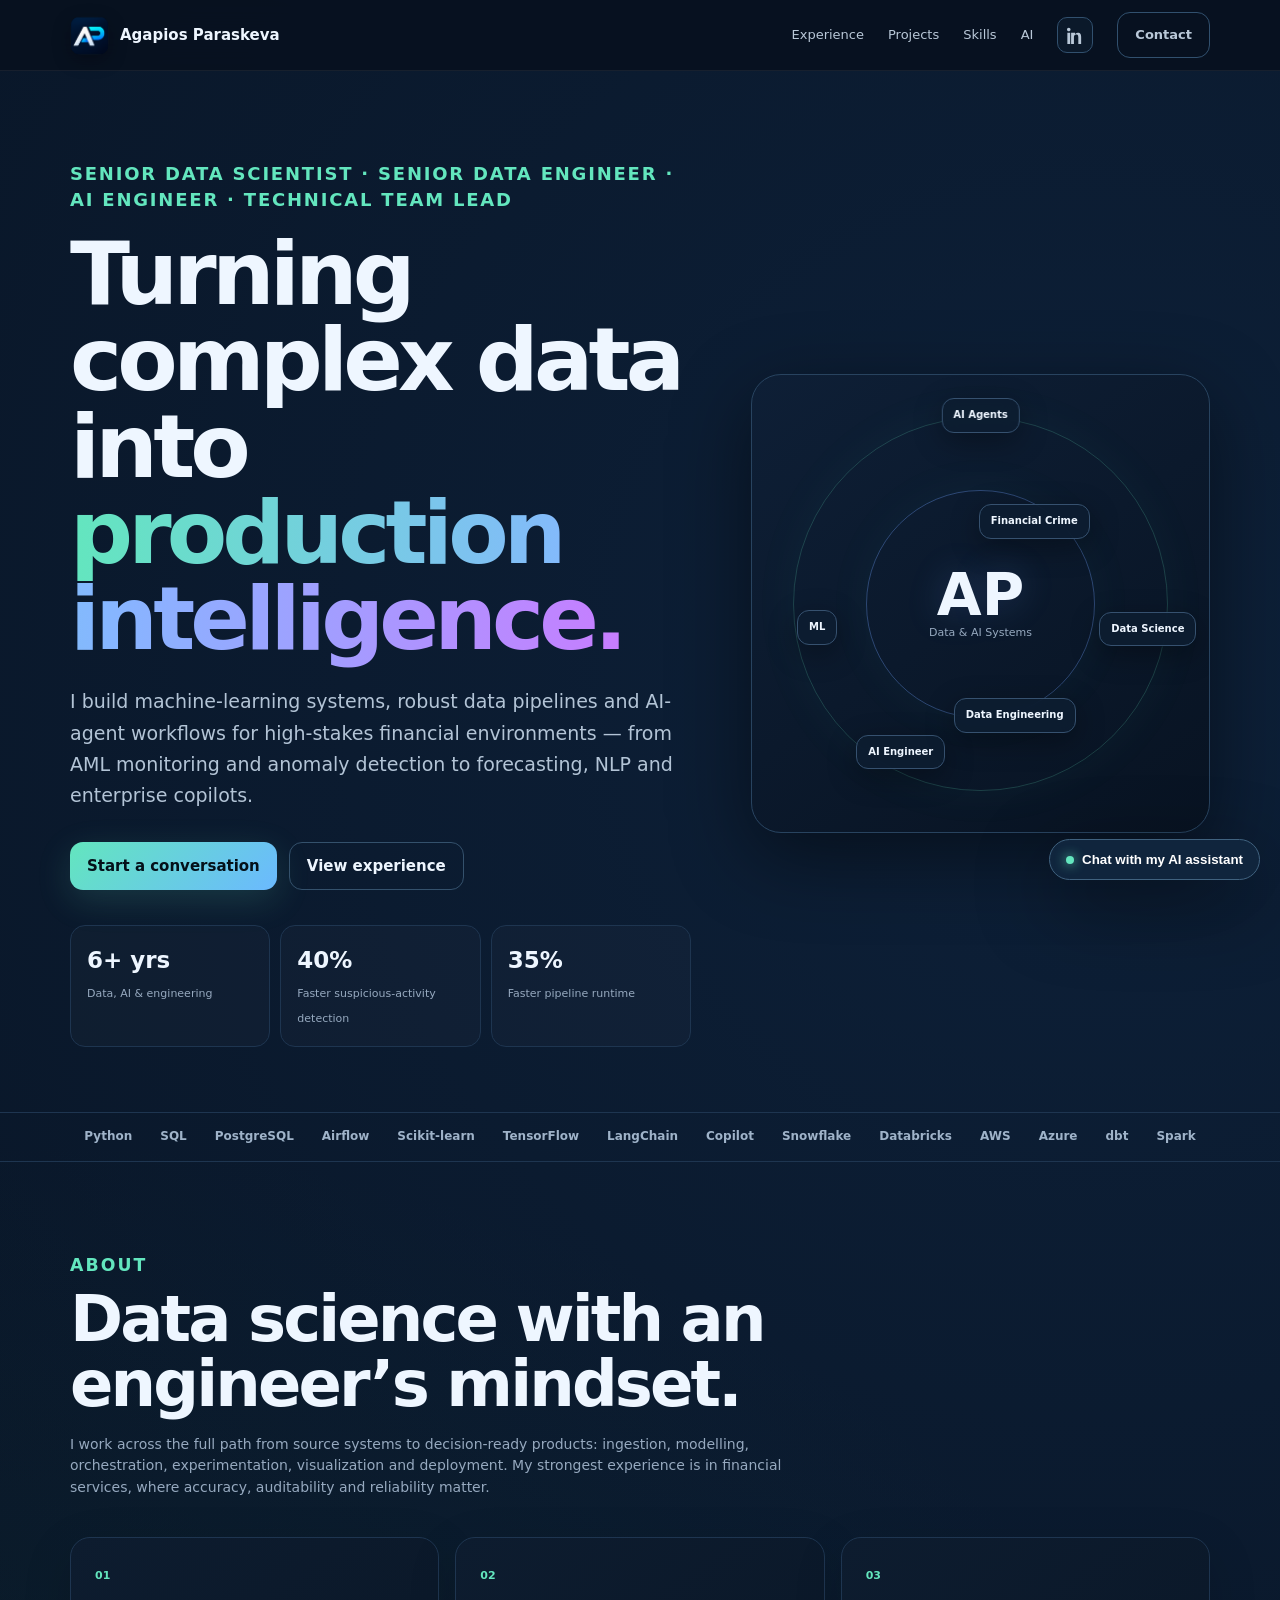
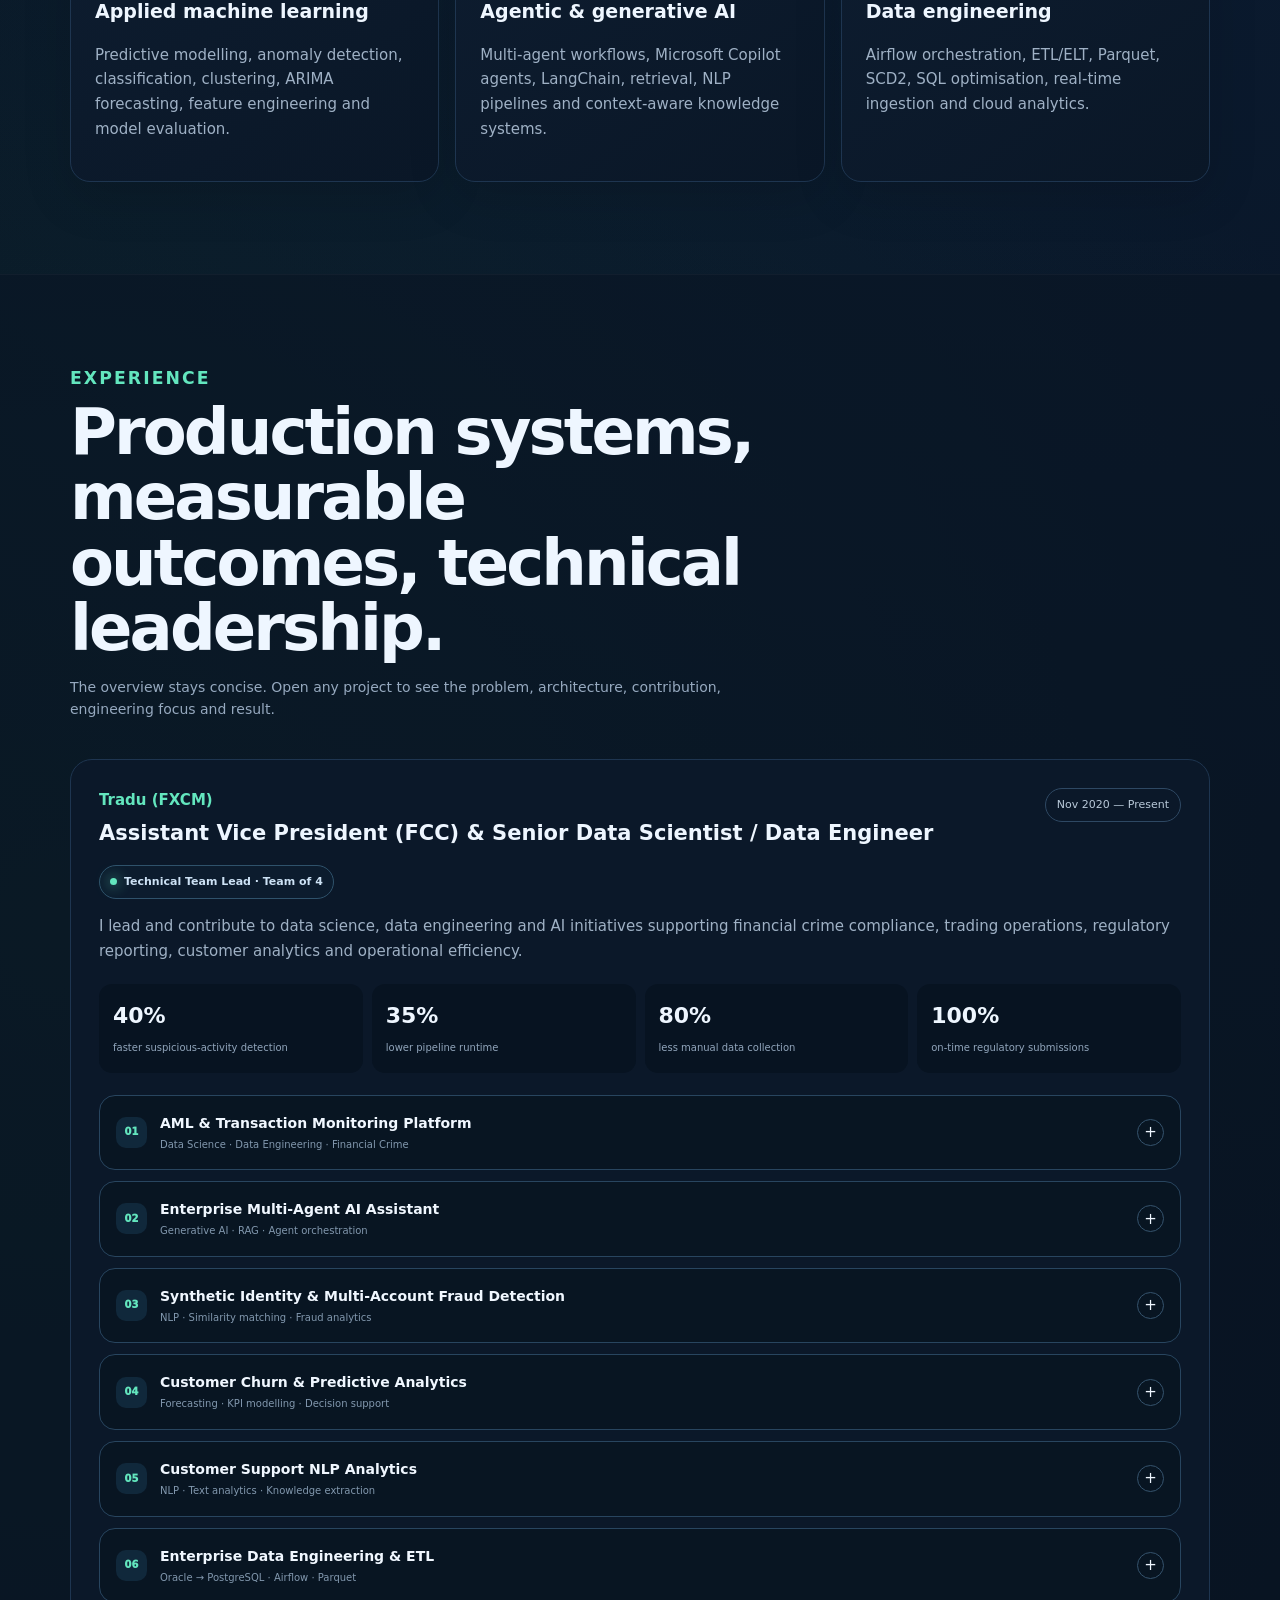
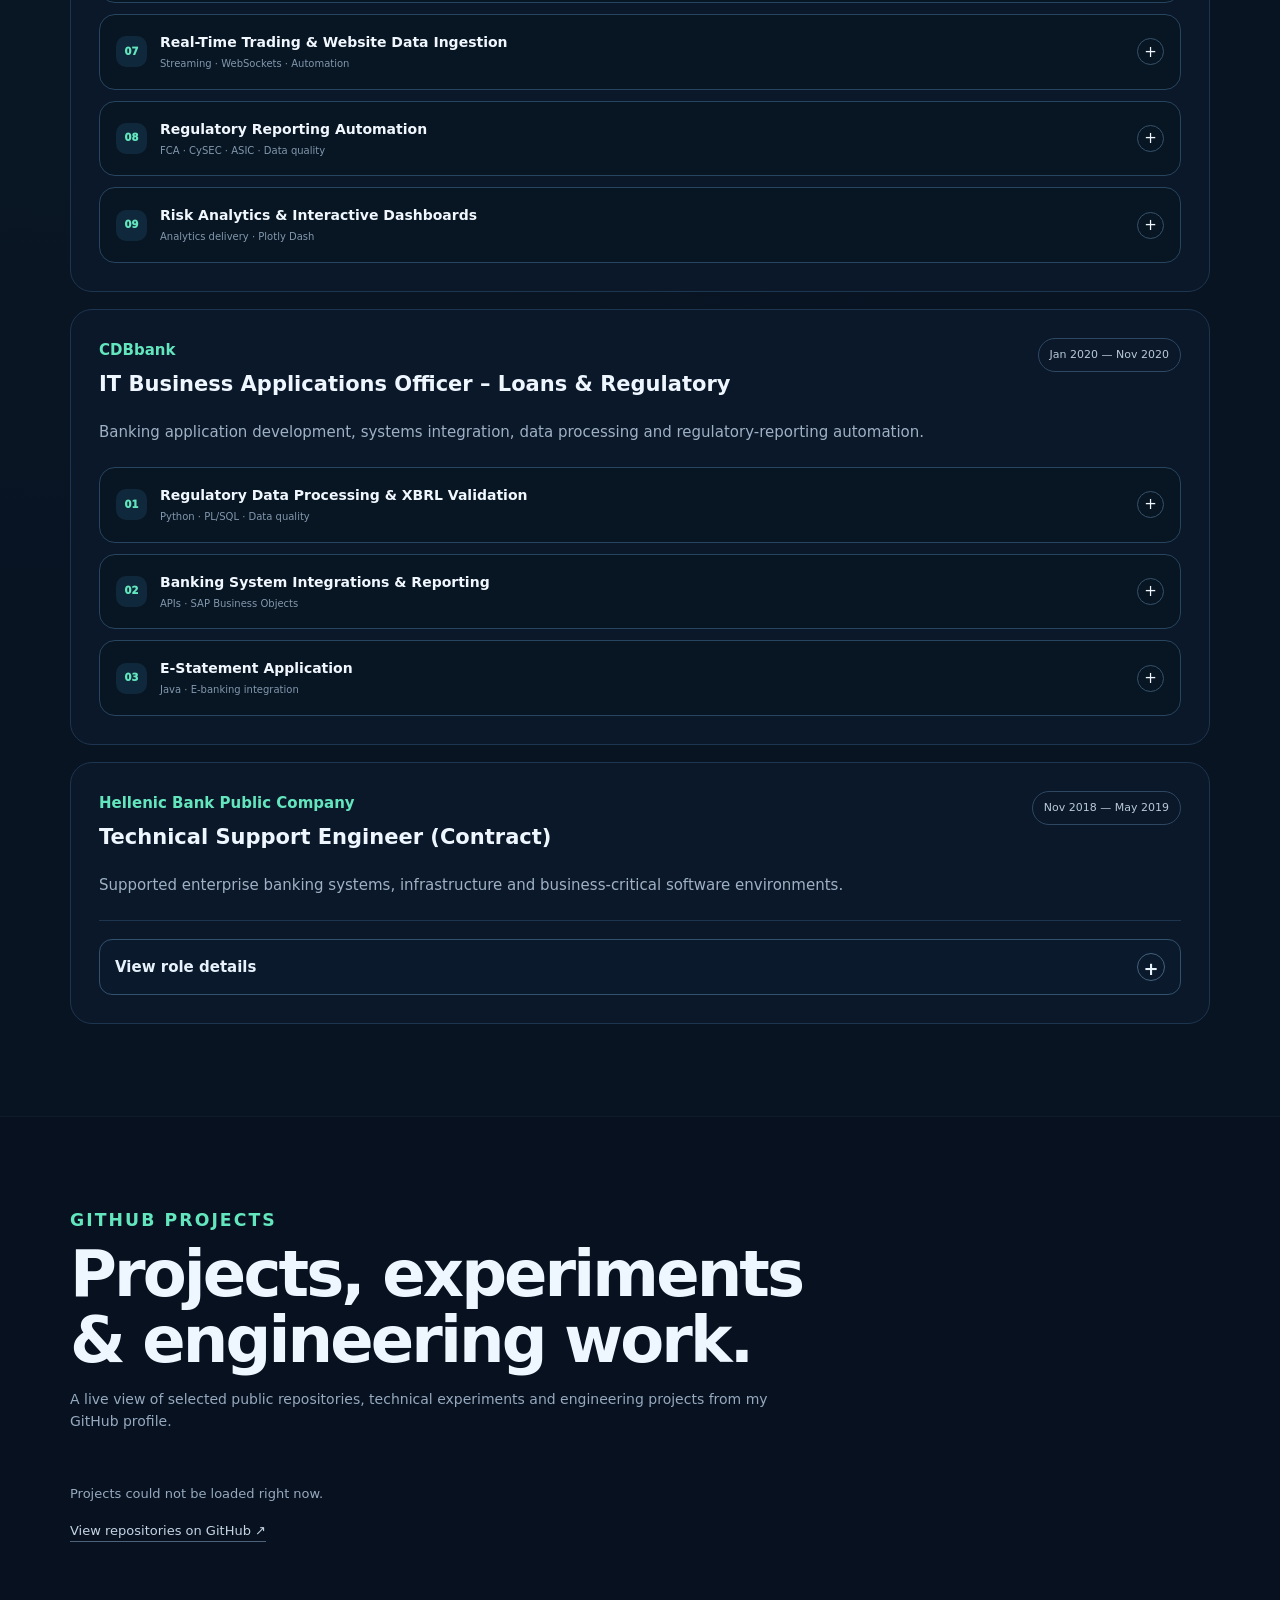
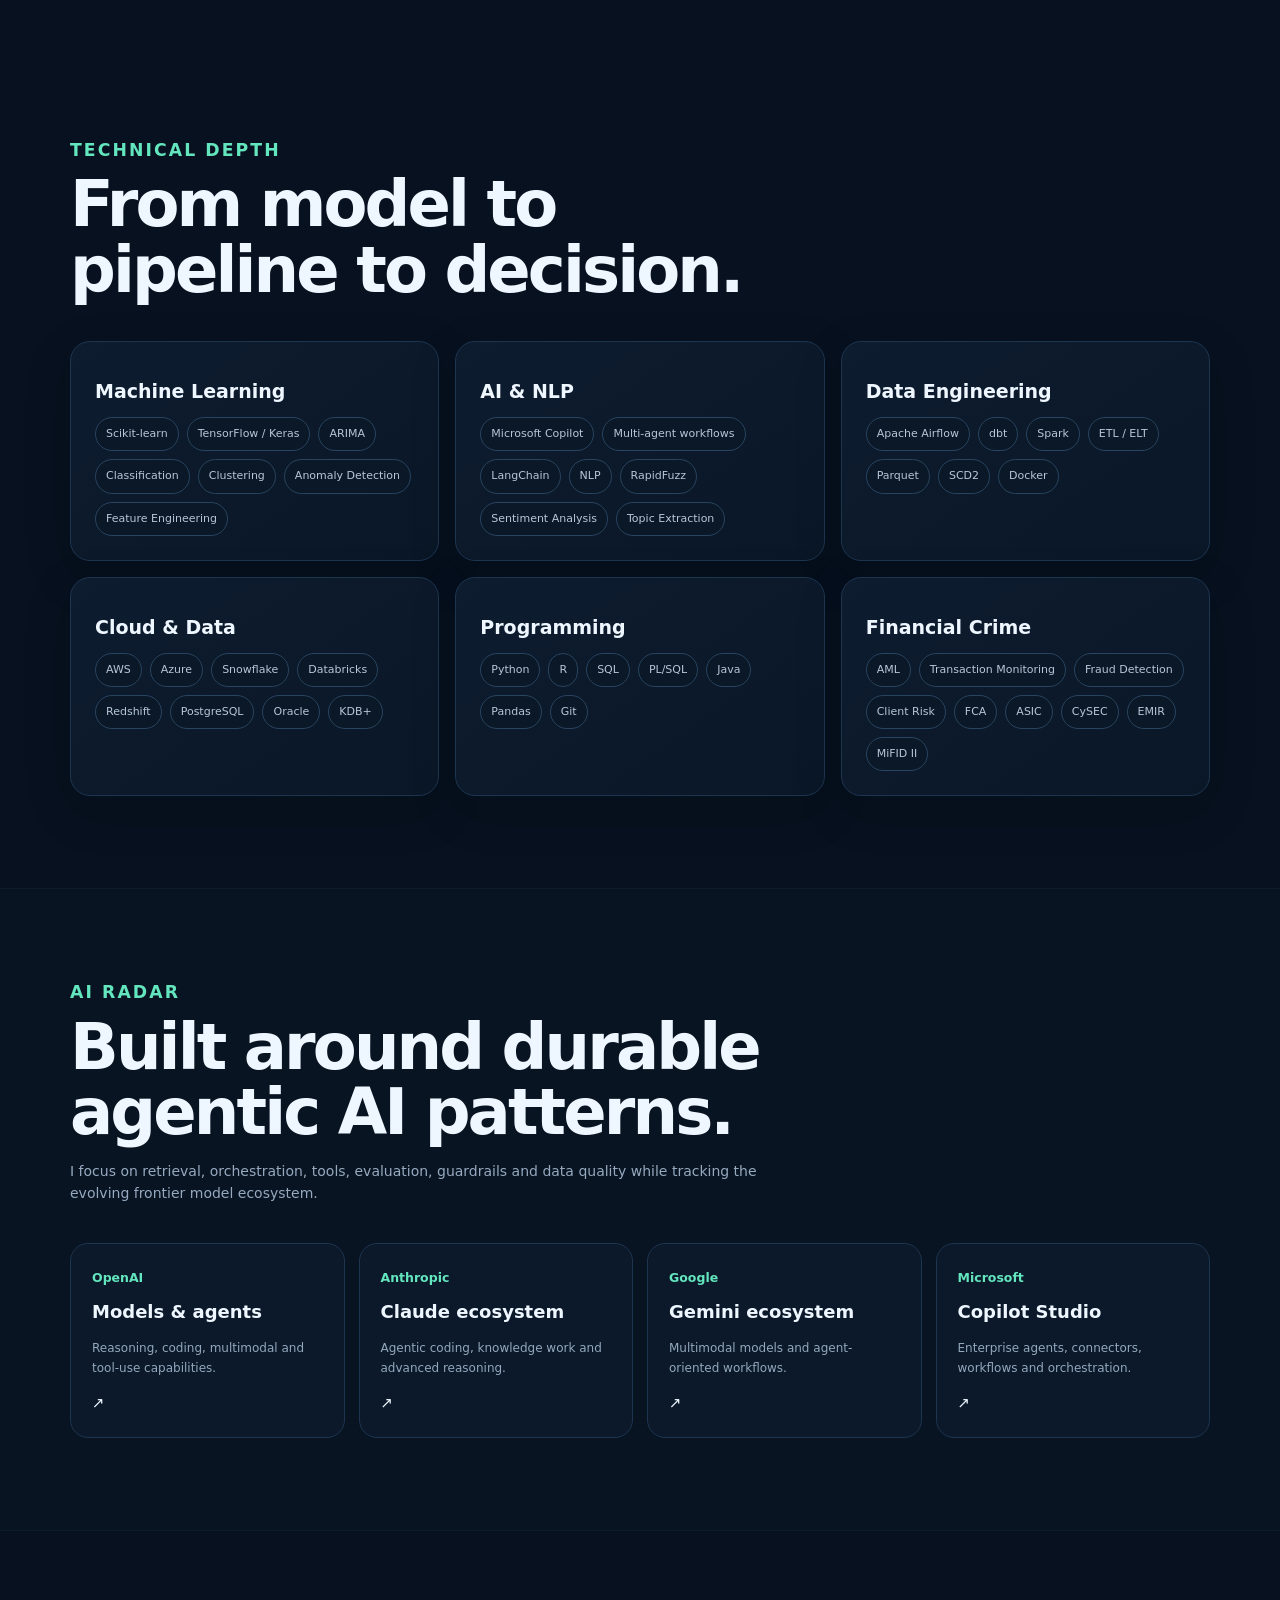
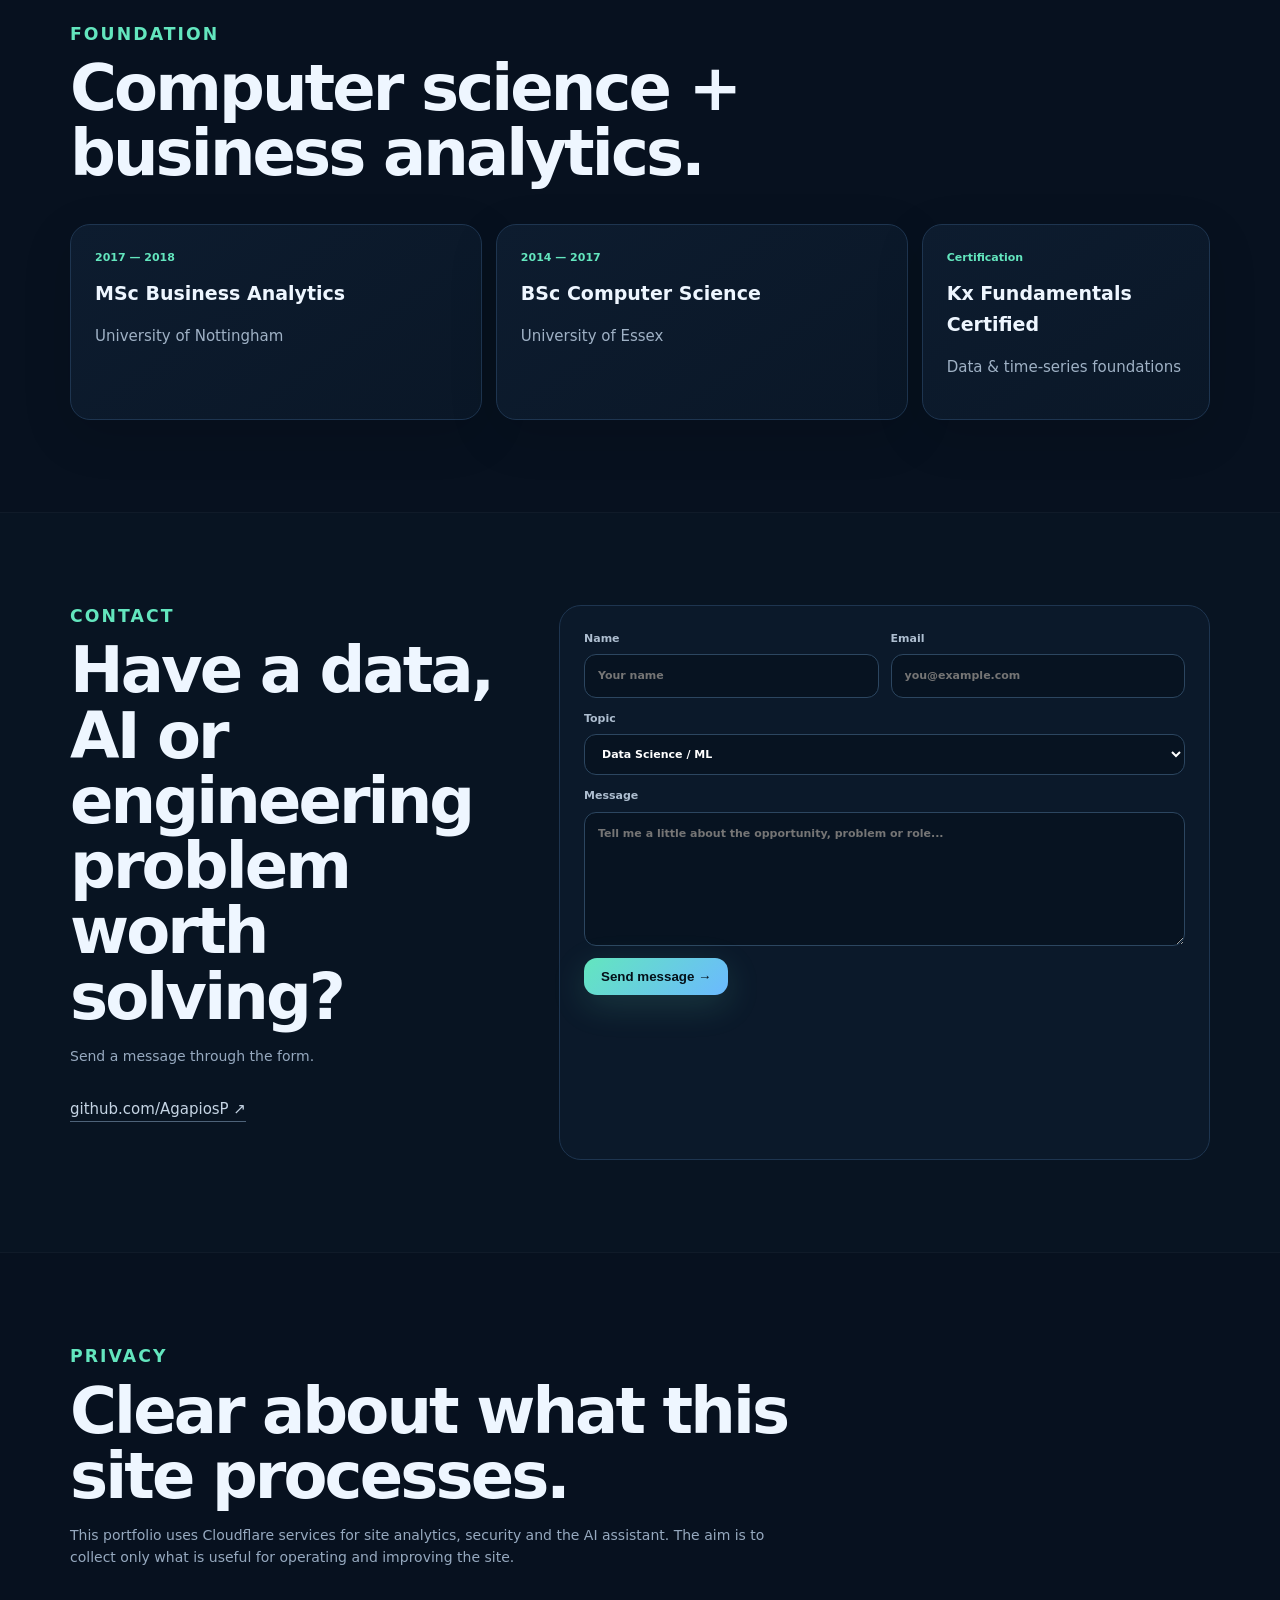
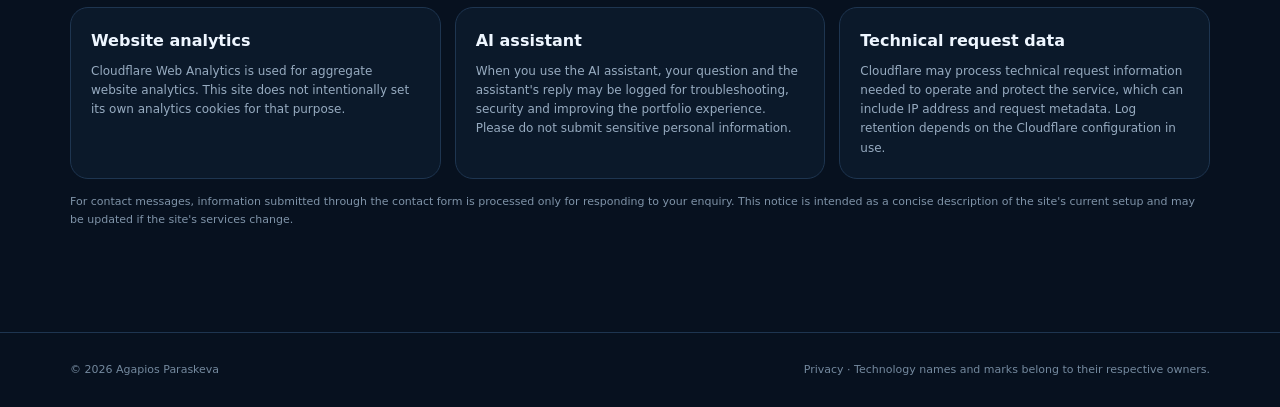
==== commit 88087005: "Use uploaded AP logo in navigation" ====
--- a/index.html
+++ b/index.html
@@ -5,7 +5,8 @@
 <meta name="viewport" content="width=device-width,initial-scale=1">
 <meta name="description" content="Agapios Paraskeva — Senior Data Scientist, Data Engineer and Applied AI practitioner specialising in machine learning, AI agents, financial crime analytics and production data systems.">
 <meta name="theme-color" content="#07111f">
-<link rel="icon" type="image/svg+xml" href="/favicon.svg?v=2">
+<link rel="icon" type="image/png" sizes="32x32" href="/logo-ap.png?v=3">
+<link rel="apple-touch-icon" href="/logo-ap.png?v=3">
 <meta property="og:title" content="Agapios Paraskeva | Data Scientist · Data Engineer · Applied AI">
 <meta property="og:description" content="Applied AI, machine learning, data engineering and financial crime analytics.">
 <meta property="og:type" content="website">
@@ -16,7 +17,7 @@
 </style>
 </head>
 <body>
-<nav class="nav"><div class="wrap navin"><a class="brand" href="#top"><img class="mark" src="/favicon.svg?v=2" alt="" aria-hidden="true"><span>Agapios Paraskeva</span></a><div class="links"><a href="#experience">Experience</a><a href="#projects">Projects</a><a href="#skills">Skills</a><a href="#ai">AI</a><a class="linkedin-nav" href="https://www.linkedin.com/in/agapios-paraskeva/" target="_blank" rel="noreferrer" aria-label="LinkedIn profile"><svg viewBox="0 0 24 24" aria-hidden="true"><path d="M4.98 3.5C4.98 4.88 3.87 6 2.5 6S0 4.88 0 3.5 1.12 1 2.5 1s2.48 1.12 2.48 2.5ZM.5 8h4V24h-4V8Zm7 0h3.83v2.19h.05c.53-1.01 1.84-2.08 3.79-2.08 4.05 0 4.8 2.67 4.8 6.14V24h-4v-8.65c0-2.06-.04-4.71-2.87-4.71-2.87 0-3.31 2.24-3.31 4.56V24h-4V8Z"/></svg></a><a href="#contact" class="pill">Contact</a></div></div></nav>
+<nav class="nav"><div class="wrap navin"><a class="brand" href="#top"><img class="mark" src="/logo-ap.png?v=3" alt="AP logo"><span>Agapios Paraskeva</span></a><div class="links"><a href="#experience">Experience</a><a href="#projects">Projects</a><a href="#skills">Skills</a><a href="#ai">AI</a><a class="linkedin-nav" href="https://www.linkedin.com/in/agapios-paraskeva/" target="_blank" rel="noreferrer" aria-label="LinkedIn profile"><svg viewBox="0 0 24 24" aria-hidden="true"><path d="M4.98 3.5C4.98 4.88 3.87 6 2.5 6S0 4.88 0 3.5 1.12 1 2.5 1s2.48 1.12 2.48 2.5ZM.5 8h4V24h-4V8Zm7 0h3.83v2.19h.05c.53-1.01 1.84-2.08 3.79-2.08 4.05 0 4.8 2.67 4.8 6.14V24h-4v-8.65c0-2.06-.04-4.71-2.87-4.71-2.87 0-3.31 2.24-3.31 4.56V24h-4V8Z"/></svg></a><a href="#contact" class="pill">Contact</a></div></div></nav>
 <main id="top">
 <section class="hero wrap"><div class="reveal"><div class="eyebrow">Senior Data Scientist · Senior Data Engineer · AI Engineer · Technical Team Lead</div><h1>Turning complex data into <span class="gradient">production intelligence.</span></h1><p class="lede">I build machine-learning systems, robust data pipelines and AI-agent workflows for high-stakes financial environments — from AML monitoring and anomaly detection to forecasting, NLP and enterprise copilots.</p><div class="actions"><a class="btn primary" href="#contact">Start a conversation</a><a class="btn secondary" href="#experience">View experience</a></div><div class="stats"><div class="stat"><strong>6+ yrs</strong><span>Data, AI & engineering</span></div><div class="stat"><strong>40%</strong><span>Faster suspicious-activity detection</span></div><div class="stat"><strong>35%</strong><span>Faster pipeline runtime</span></div></div></div>
 <div class="visual reveal" aria-label="Animated areas of expertise"><div class="core"><b>AP</b><span>Data & AI Systems</span></div><div class="orbit o1"><span class="node p1">AI Agents</span><span class="node p2">Data Science</span></div><div class="orbit o2"><span class="node p3">ML</span><span class="node p4">AI Engineer</span></div><div class="orbit o3"><span class="node p5">Data Engineering</span><span class="node p6">Financial Crime</span></div></div></section>
@@ -106,4 +107,4 @@
 </script>
 <!-- Cloudflare Web Analytics --><script type='module' src='https://static.cloudflareinsights.com/beacon.min.js' data-cf-beacon='{"token": "6bb7881c76d04069b5807d02ab699ccb"}'></script><!-- End Cloudflare Web Analytics -->
 </body>
-</html>+</html>
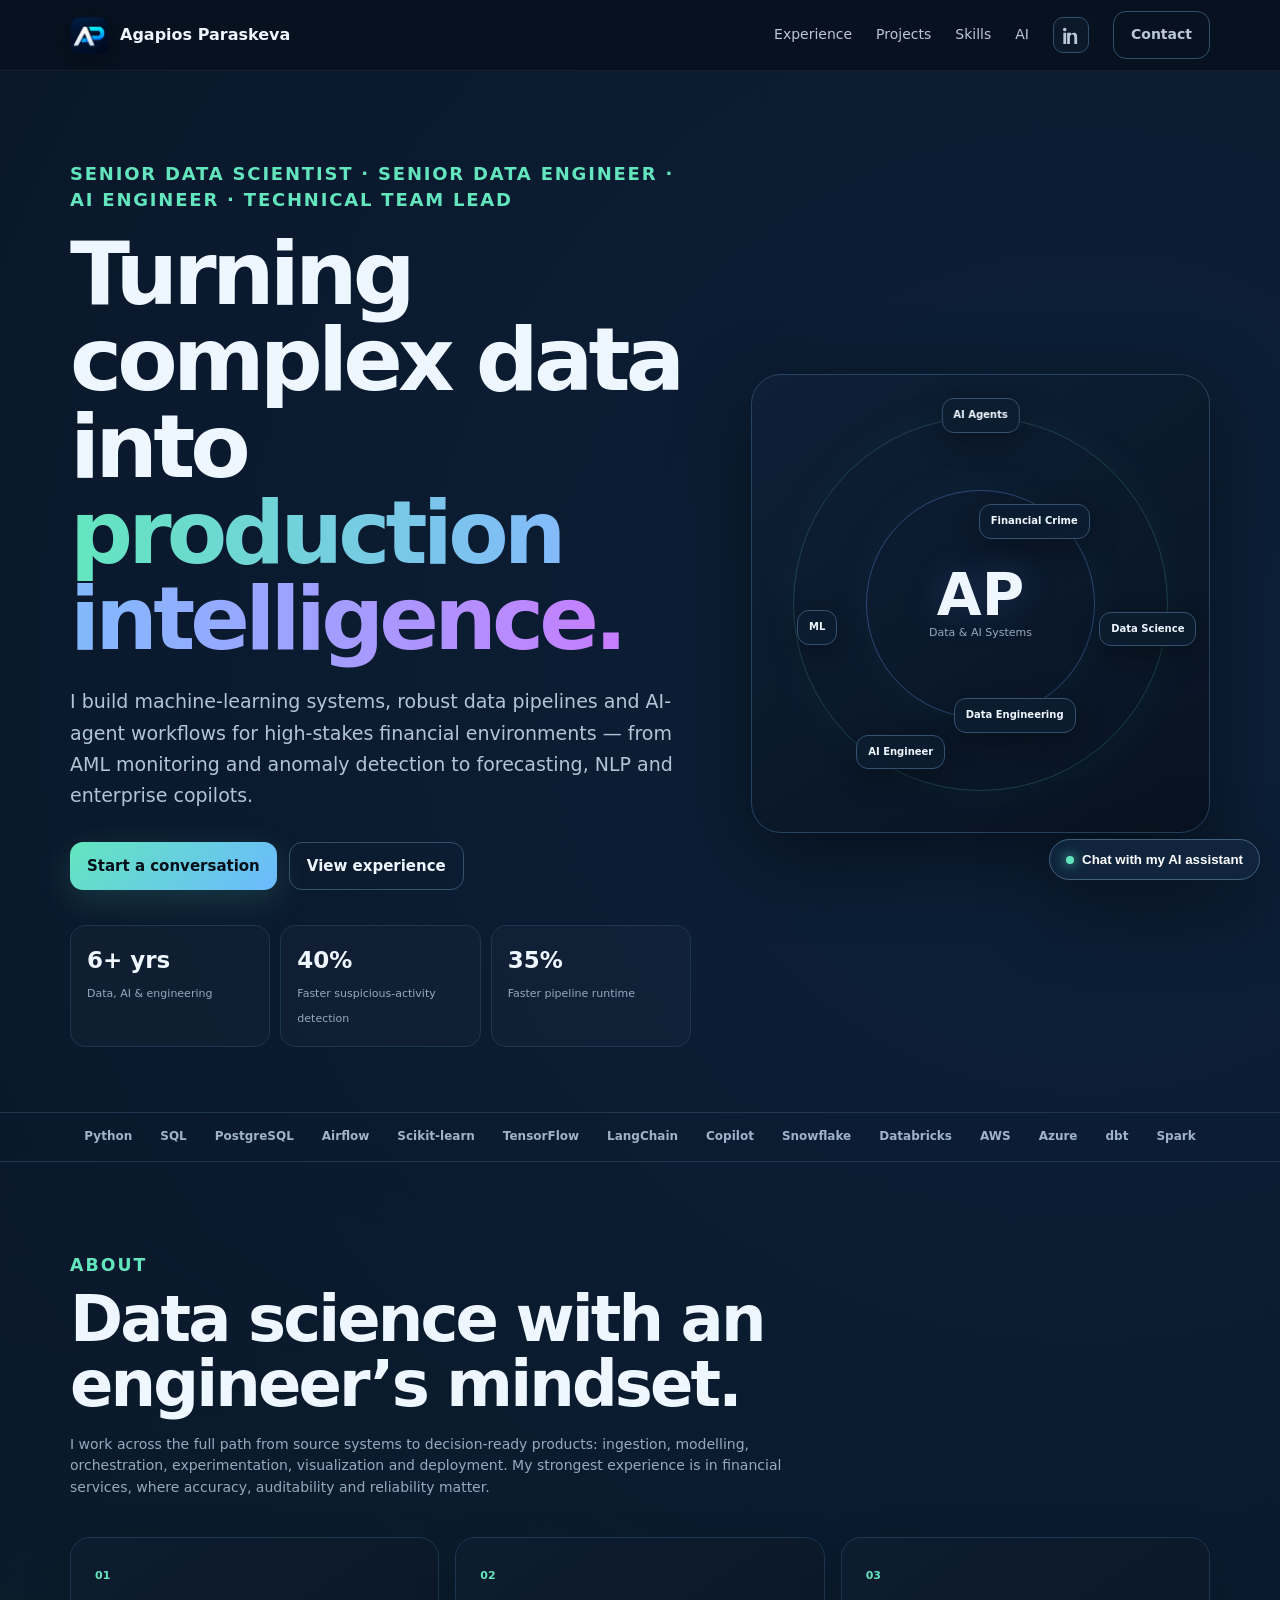
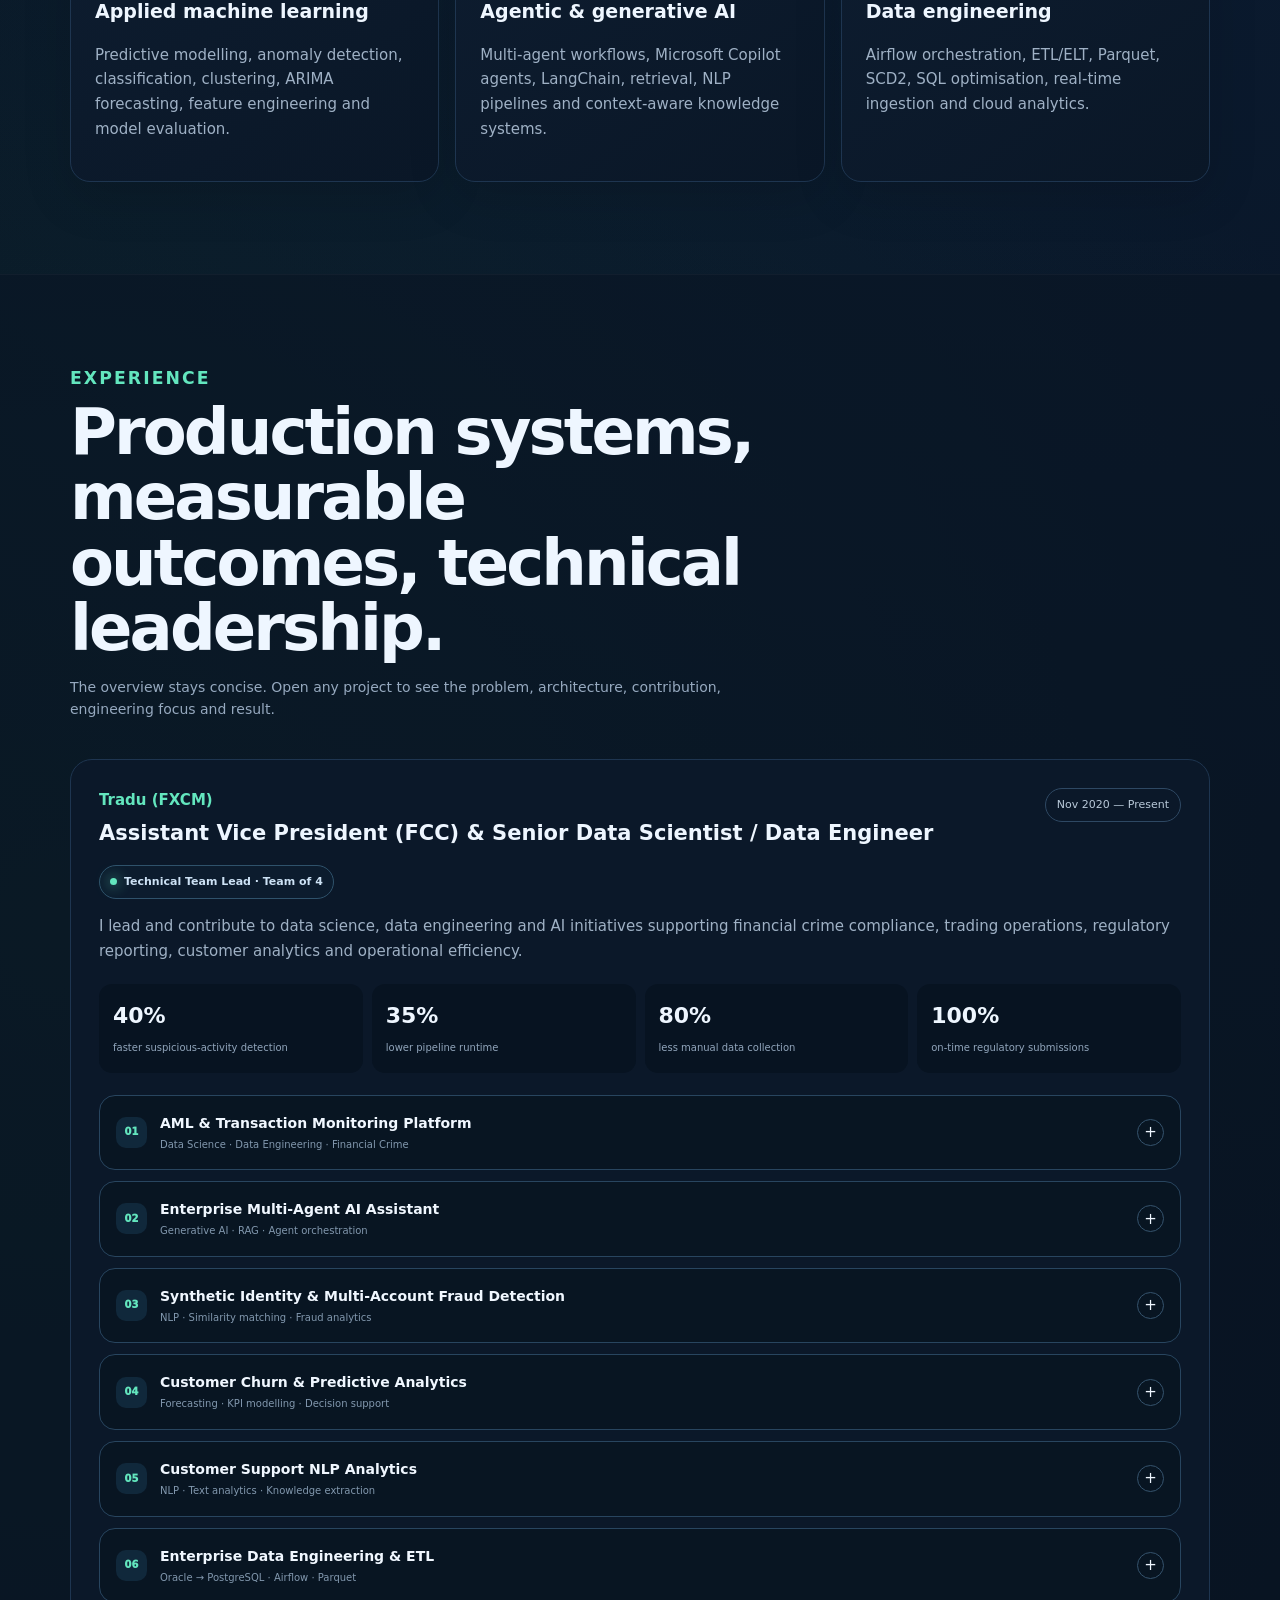
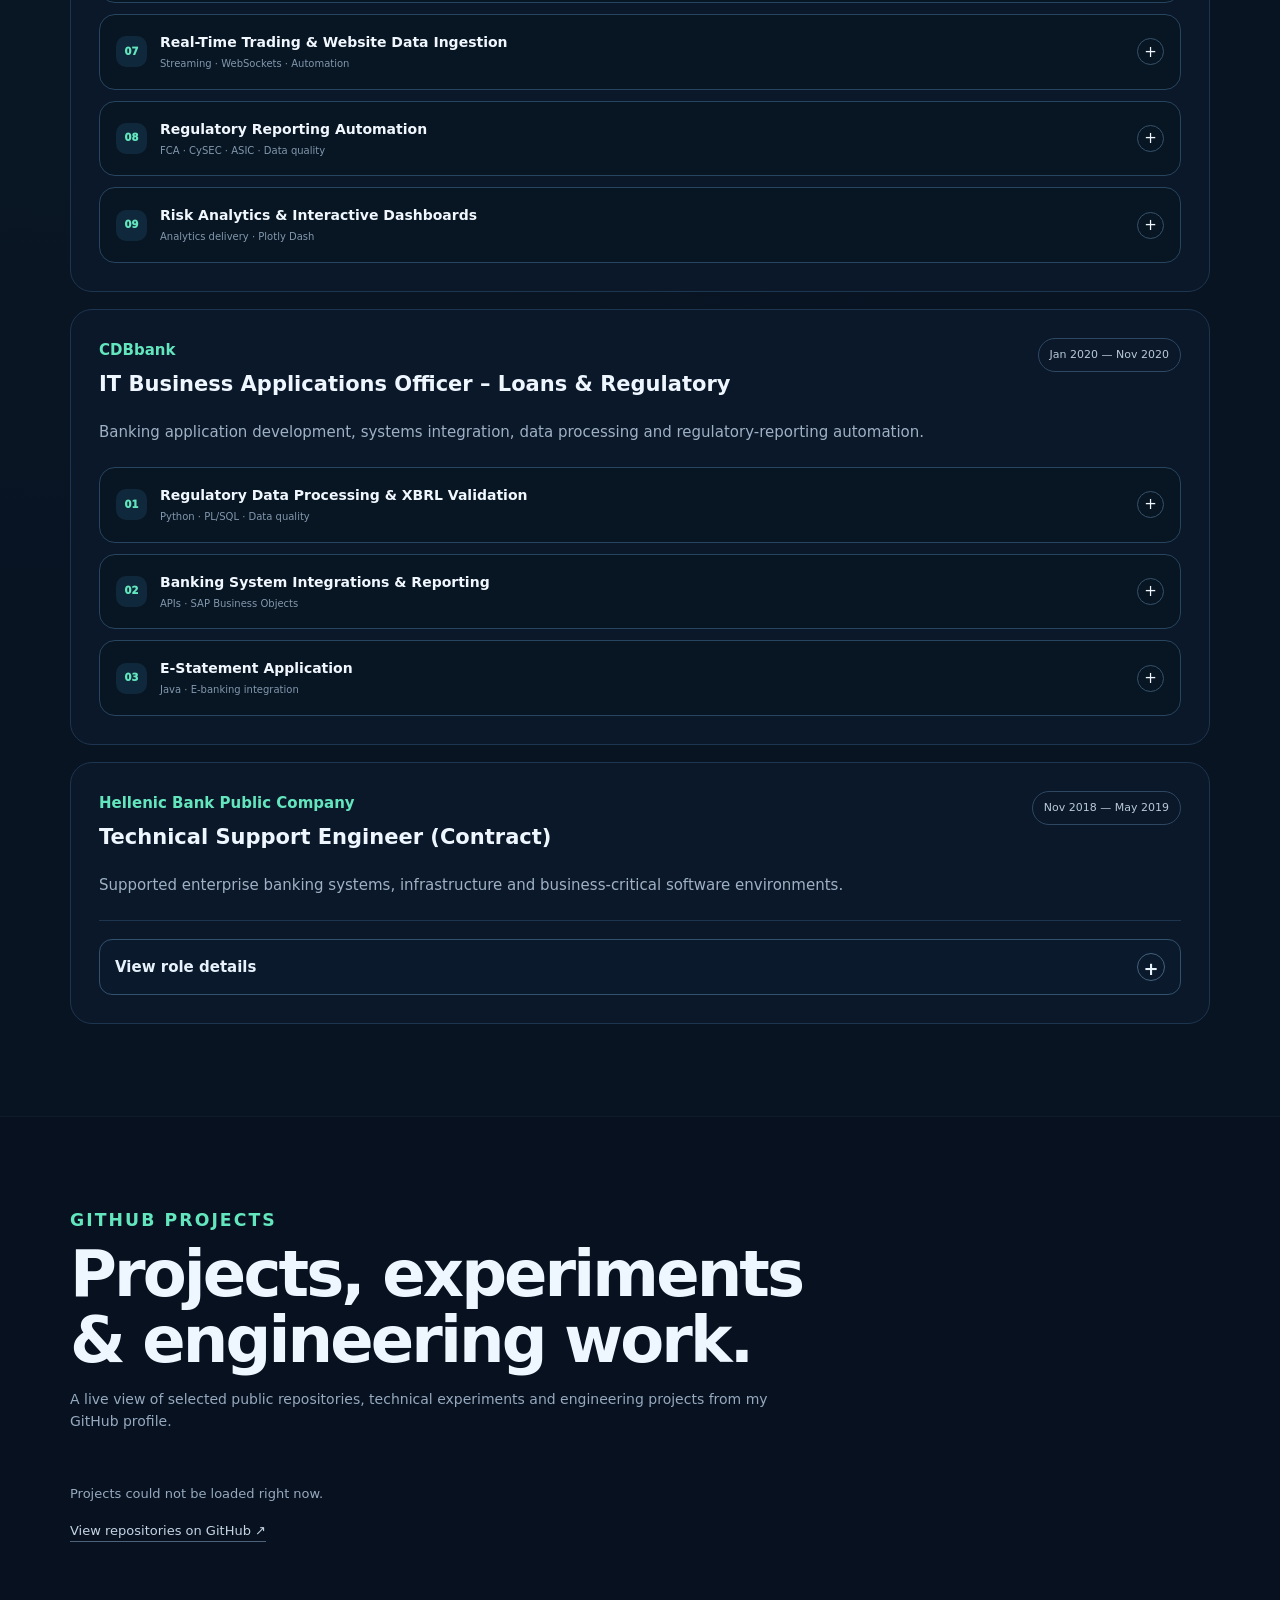
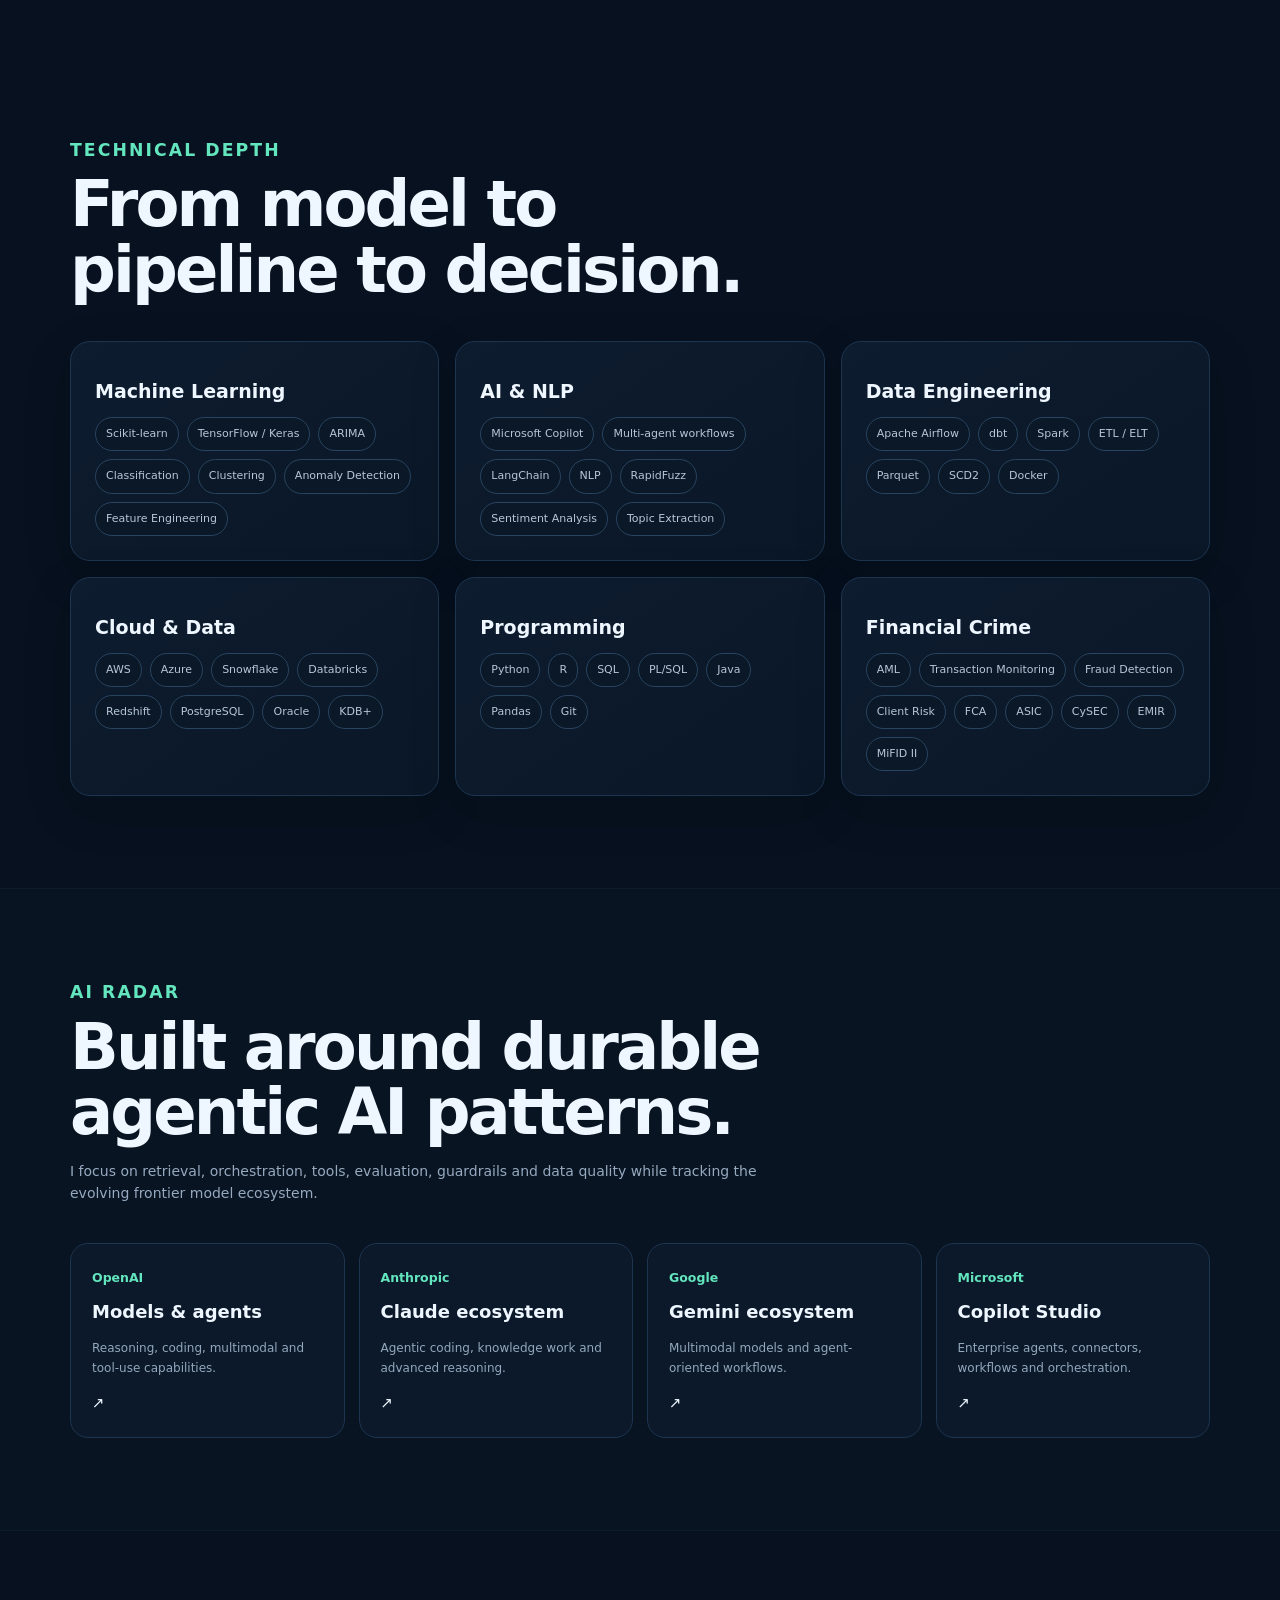
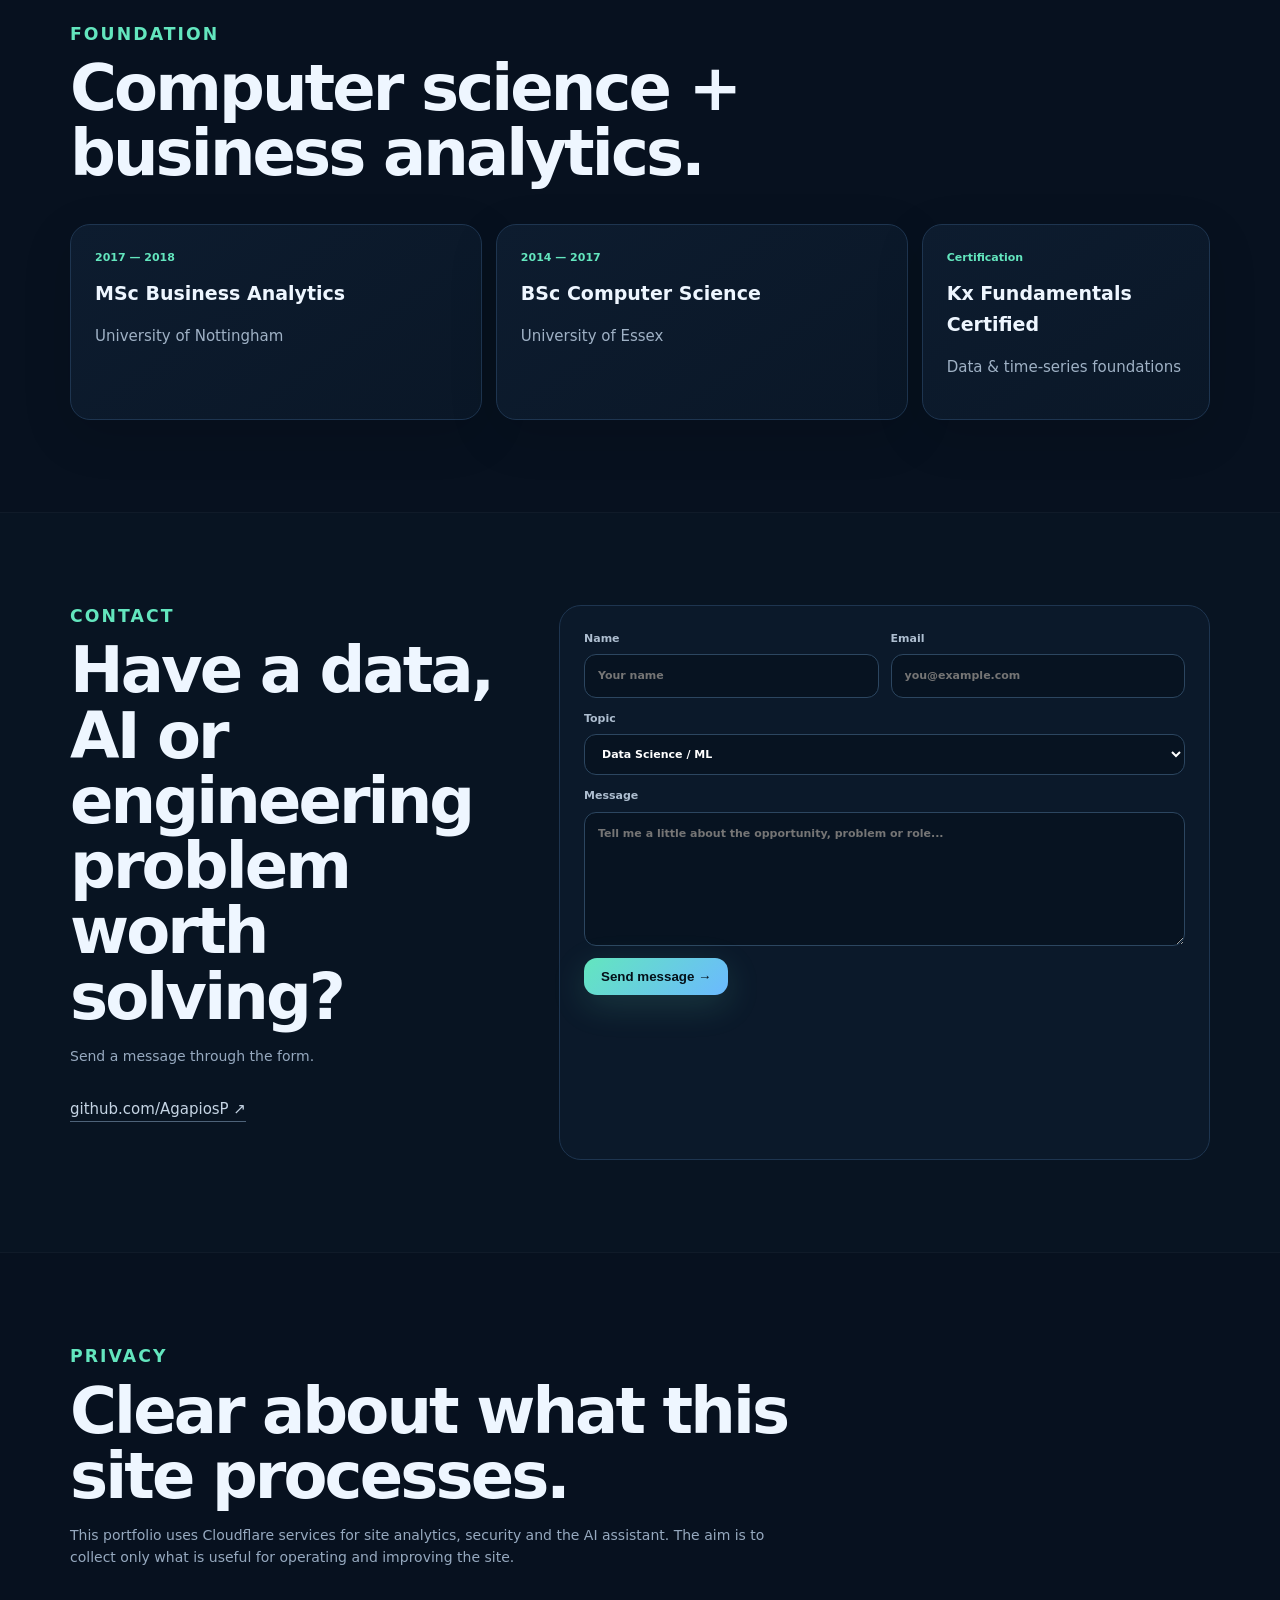
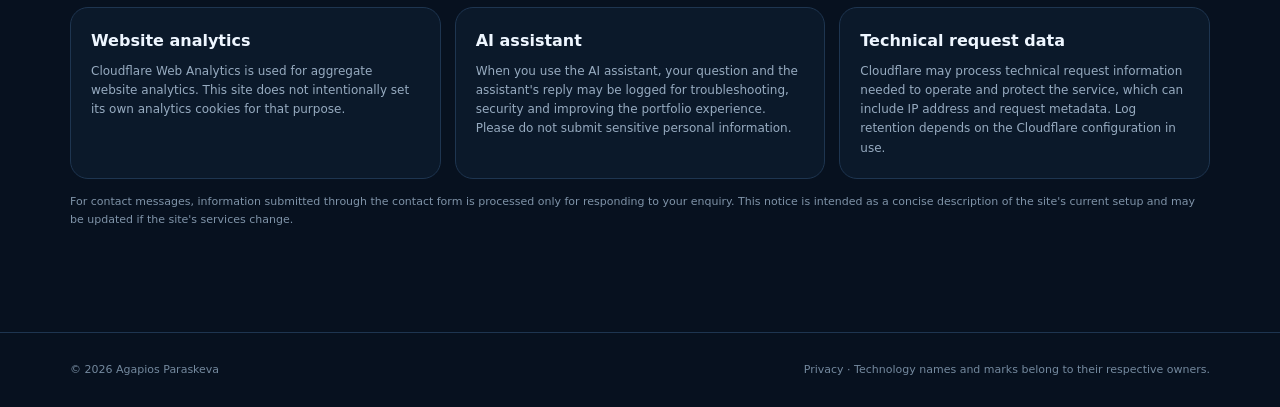
==== commit a382868b: "Increase navigation font sizes" ====
--- a/index.html
+++ b/index.html
@@ -13,7 +13,7 @@
 <meta property="og:url" content="https://agapiosp.github.io/">
 <title>Agapios Paraskeva | Data Scientist · Data Engineer · Applied AI</title>
 <style>
-:root{--bg:#07111f;--panel:#0c192b;--panel2:#10223a;--text:#eef6ff;--muted:#96a9bf;--line:#1e3550;--a:#63e6be;--b:#70a1ff;--c:#c77dff;--shadow:0 24px 80px #0007}*{box-sizing:border-box}html{scroll-behavior:smooth}body{margin:0;background:radial-gradient(circle at 85% 8%,#16375f66,transparent 28%),radial-gradient(circle at 5% 30%,#164c3c44,transparent 23%),var(--bg);color:var(--text);font:15px/1.65 Inter,ui-sans-serif,system-ui,-apple-system,BlinkMacSystemFont,"Segoe UI",sans-serif}a{color:inherit;text-decoration:none}.wrap{width:min(1140px,calc(100% - 36px));margin:auto}.nav{position:sticky;top:0;z-index:30;background:#07111fdd;backdrop-filter:blur(18px);border-bottom:1px solid #ffffff10}.navin{height:70px;display:flex;align-items:center;justify-content:space-between}.brand{display:flex;align-items:center;gap:11px;font-weight:800}.mark{width:39px;height:39px;display:block;border-radius:11px;object-fit:cover;box-shadow:0 6px 18px #0004}.links{display:flex;gap:24px;align-items:center}.links a{color:#b9c8d8;font-size:13px}.links a:hover{color:white}.linkedin-nav{width:36px;height:36px;display:grid;place-items:center;border:1px solid #31506e;border-radius:10px;background:#0b192a;transition:.2s transform,.2s border-color,.2s color}.linkedin-nav:hover{transform:translateY(-2px);border-color:#70a1ff;color:white}.linkedin-nav svg{width:17px;height:17px;fill:currentColor}.pill,.btn{display:inline-flex;align-items:center;justify-content:center;border-radius:13px;padding:11px 17px;font-weight:800}.pill{border:1px solid #31506e}.hero{min-height:82vh;display:grid;grid-template-columns:1.15fr .85fr;gap:60px;align-items:center;padding:90px 0 65px}.eyebrow,.kicker{color:var(--a);text-transform:uppercase;letter-spacing:.14em;font-size:11px;font-weight:900}.eyebrow{font-size:clamp(14px,1.6vw,18px);line-height:1.45;letter-spacing:.1em;max-width:850px}.kicker{font-size:clamp(15px,1.35vw,18px);line-height:1.35;letter-spacing:.12em}.hero h1{font-size:clamp(50px,7vw,88px);line-height:.98;letter-spacing:-.055em;margin:18px 0 24px}.gradient{background:linear-gradient(90deg,var(--a),#85b7ff,var(--c));-webkit-background-clip:text;background-clip:text;color:transparent}.lede{font-size:19px;color:#b3c4d6;max-width:700px}.actions{display:flex;gap:12px;flex-wrap:wrap;margin:30px 0}.primary{background:linear-gradient(135deg,var(--a),#6bb9ff);color:#041019;box-shadow:0 10px 35px #63e6be28;border:0}.secondary{border:1px solid #34516c}.stats{display:grid;grid-template-columns:repeat(3,1fr);gap:10px;margin-top:35px}.stat{padding:16px;border:1px solid var(--line);border-radius:15px;background:#ffffff05}.stat strong{display:block;font-size:23px}.stat span{font-size:11px;color:var(--muted)}.visual{position:relative;aspect-ratio:1;border:1px solid #28435f;border-radius:30px;background:linear-gradient(145deg,#0e1f36,#081322);box-shadow:var(--shadow);overflow:hidden;isolation:isolate}.visual:before,.visual:after{content:"";position:absolute;border-radius:50%;border:1px solid #63e6be33;inset:9%;box-shadow:0 0 50px #63e6be0b}.visual:after{inset:25%;border-color:#70a1ff55}.core{position:absolute;inset:0;display:grid;place-content:center;text-align:center;z-index:4}.core b{font-size:58px;line-height:1;text-shadow:0 0 35px #70a1ff35}.core span{color:var(--muted);font-size:11px}.orbit{position:absolute;inset:8%;border-radius:50%;animation:spin 18s linear infinite;z-index:3}.orbit.o2{inset:16%;animation-duration:14s;animation-direction:reverse}.orbit.o3{inset:24%;animation-duration:11s}.node{position:absolute;padding:8px 11px;border:1px solid #36516f;background:#0d1d31dd;backdrop-filter:blur(8px);border-radius:12px;font-size:10px;font-weight:900;white-space:nowrap;box-shadow:0 8px 30px #0005;animation:counterspin 18s linear infinite}.o2 .node{animation-duration:14s;animation-direction:reverse}.o3 .node{animation-duration:11s}.p1{top:-14px;left:50%;transform:translateX(-50%)}.p2{right:-24px;top:52%}.p3{left:-28px;top:52%}.p4{left:10%;bottom:-10px}.p5{right:10%;bottom:-10px}.p6{right:4%;top:8%}.leadership{display:inline-flex;align-items:center;gap:7px;margin-top:10px;padding:7px 10px;border-radius:999px;border:1px solid #2f526b;background:#0c1c2e;color:#cde2f5;font-size:11px;font-weight:800}.leadership:before{content:"";width:7px;height:7px;border-radius:50%;background:var(--a);box-shadow:0 0 14px #63e6be}.ticker{border-block:1px solid var(--line);padding:14px 0;color:#9fb3c9}.ticker div{display:flex;gap:28px;justify-content:center;flex-wrap:wrap;font-size:12px;font-weight:750}.section{padding:92px 0}.alt{background:#091625aa;border-block:1px solid #ffffff08}.head{max-width:760px;margin-bottom:38px}.head h2{font-size:clamp(42px,5.8vw,64px);letter-spacing:-.045em;line-height:1.02;margin:10px 0 16px}.head p{color:var(--muted);font-size:14px;line-height:1.55;max-width:720px}.grid3{display:grid;grid-template-columns:repeat(3,1fr);gap:16px}.card{border:1px solid var(--line);border-radius:20px;padding:24px;background:linear-gradient(145deg,#0d1c2f,#0a1727);box-shadow:0 15px 50px #0002}.card h3{font-size:19px;margin:10px 0}.card p{color:#9fb1c5}.num{color:var(--a);font-size:11px;font-weight:900}.timeline{display:grid;gap:17px}.job{border:1px solid var(--line);border-radius:22px;padding:28px;background:#0b1829}.jobtop{display:flex;justify-content:space-between;gap:20px;align-items:flex-start}.company{color:var(--a);font-weight:900}.job h3{font-size:21px;margin:4px 0}.date{white-space:nowrap;border:1px solid #2e4863;border-radius:999px;padding:7px 11px;color:#b9c9d9;font-size:11px}.job p,.job li{color:#9fb1c5}.outcomes{display:grid;grid-template-columns:repeat(4,1fr);gap:9px;margin:20px 0}.outcomes div{background:#071321;border-radius:13px;padding:14px}.outcomes b{display:block;font-size:22px}.outcomes span{font-size:10px;color:#91a5bb}.bullets{margin:18px 0 0;padding-left:18px}.bullets li{margin:8px 0}.exp-toggle{margin-top:22px;border-top:1px solid var(--line);padding-top:18px}.exp-toggle summary{list-style:none;cursor:pointer;display:flex;align-items:center;justify-content:space-between;gap:14px;padding:13px 15px;border:1px solid #33516d;border-radius:13px;background:#0a1a2c;color:#e8f2fc;font-weight:850}.exp-toggle summary::-webkit-details-marker{display:none}.exp-toggle summary:hover{border-color:var(--a);color:var(--a)}.plus{width:28px;height:28px;display:grid;place-items:center;border-radius:50%;border:1px solid #43617d;font-size:18px;transition:.2s}.exp-toggle[open] .plus{transform:rotate(45deg);border-color:var(--a)}.exp-body{padding:14px 2px 2px}.case-stack{display:grid;gap:11px;margin-top:22px}.case{border:1px solid #28455f;border-radius:16px;background:#081522;overflow:hidden}.case summary{list-style:none;cursor:pointer;display:grid;grid-template-columns:auto 1fr auto;gap:13px;align-items:center;padding:16px}.case summary::-webkit-details-marker{display:none}.case summary:hover{background:#0d1c2f}.case-index{width:31px;height:31px;border-radius:10px;display:grid;place-items:center;background:#10283b;color:var(--a);font-size:10px;font-weight:950}.case-title{display:block;color:#f0f7ff;font-size:14px;font-weight:850}.case-sub{display:block;color:#8298ae;font-size:10px;margin-top:2px}.case-open{width:27px;height:27px;border:1px solid #35536d;border-radius:50%;display:grid;place-items:center;transition:.2s}.case[open] .case-open{transform:rotate(45deg);border-color:var(--a);color:var(--a)}.case-body{border-top:1px solid #1b354c;padding:18px}.case-grid{display:grid;grid-template-columns:1fr 1fr;gap:12px}.case-block{padding:14px;border-radius:13px;background:#0b1b2c;border:1px solid #1b354c}.case-block h4{margin:0 0 7px;color:#d9e8f6;font-size:11px;text-transform:uppercase;letter-spacing:.09em}.case-block p{margin:0;color:#98adc1;font-size:12px}.case-result{border-color:#2d675b;background:#0b211f}.case-result h4{color:var(--a)}.lesson{margin-top:13px;padding:13px 14px;border-left:3px solid var(--b);border-radius:0 12px 12px 0;background:#0a1830}.lesson strong{display:block;margin-bottom:4px;color:#bcd4ff;font-size:10px;text-transform:uppercase;letter-spacing:.09em}.lesson p{margin:0;color:#9eb2c7;font-size:11px}.architecture{display:flex;align-items:center;gap:7px;flex-wrap:wrap;margin-top:13px;padding:14px;border:1px dashed #31506b;border-radius:13px;background:#07121f}.arch-node{padding:8px 10px;border:1px solid #35536d;border-radius:10px;background:#0d1d31;color:#c8d8e8;font-size:10px;font-weight:800}.arch-arrow{color:var(--a);font-weight:900}.arch-note{display:block;margin-top:8px;color:#6f8499;font-size:9px}.tech-row{display:flex;gap:7px;flex-wrap:wrap;margin-top:14px}.tech-row span{padding:5px 8px;border:1px solid #29445f;border-radius:999px;color:#9db1c5;font-size:9px}.tags{display:flex;gap:8px;flex-wrap:wrap}.tags span{border:1px solid #29445f;background:#0a1828;border-radius:999px;padding:7px 10px;color:#b7c7d8;font-size:11px}.projects-grid{display:grid;grid-template-columns:repeat(3,1fr);gap:16px}.project-card{display:flex;flex-direction:column;min-height:245px;border:1px solid var(--line);border-radius:20px;padding:22px;background:linear-gradient(145deg,#0d1c2f,#0a1727);transition:.2s transform,.2s border-color}.project-card:hover{transform:translateY(-4px);border-color:#426789}.project-top{display:flex;justify-content:space-between;gap:12px;align-items:flex-start}.project-card h3{margin:4px 0 10px;font-size:19px}.project-card p{color:#9fb1c5;margin:0 0 18px}.project-meta{display:flex;gap:12px;flex-wrap:wrap;margin-top:auto;color:#8398ae;font-size:11px}.lang{display:inline-flex;align-items:center;gap:6px}.lang:before{content:"";width:8px;height:8px;border-radius:50%;background:var(--a)}.project-links{display:flex;gap:10px;margin-top:16px}.project-links a{font-size:11px;font-weight:850;padding:8px 10px;border:1px solid #31506d;border-radius:10px}.projects-status{color:var(--muted);font-size:13px}.radar{display:grid;grid-template-columns:repeat(4,1fr);gap:14px}.radar a{display:block;border:1px solid var(--line);border-radius:18px;padding:21px;background:#0b192a;min-height:175px;transition:.2s transform,.2s border-color}.radar a:hover{transform:translateY(-4px);border-color:#4f7597}.radar small{color:var(--a);font-weight:900}.radar b{display:block;font-size:18px;margin:8px 0}.radar p{color:#93a8bd;font-size:12px}.edu{display:grid;grid-template-columns:1fr 1fr .7fr;gap:14px}.contact{display:grid;grid-template-columns:.8fr 1.2fr;gap:55px}.form{border:1px solid var(--line);background:#0b192a;border-radius:22px;padding:24px}.row{display:grid;grid-template-columns:1fr 1fr;gap:12px}label{display:grid;gap:6px;margin-bottom:12px;color:#aebed0;font-size:11px;font-weight:800}input,select,textarea{width:100%;border:1px solid #2c4660;border-radius:12px;background:#071321;color:white;padding:12px 13px;font:inherit}textarea{resize:vertical}.github{display:inline-flex;margin-top:15px;color:#c5d4e4;border-bottom:1px solid #4e6379}.assistant-btn{position:fixed;right:20px;bottom:20px;z-index:50;border:1px solid #40627f;border-radius:999px;background:#10253d;color:white;padding:12px 16px;font-weight:900;box-shadow:var(--shadow);cursor:pointer}.assistant{display:none;position:fixed;right:20px;bottom:76px;width:min(390px,calc(100% - 40px));z-index:50;border:1px solid #31506d;border-radius:20px;background:#081522;box-shadow:var(--shadow);overflow:hidden}.assistant.open{display:block}.ah{display:flex;justify-content:space-between;align-items:center;padding:15px;border-bottom:1px solid var(--line)}.ah button{background:none;border:0;color:white;font-size:22px}.msgs{height:250px;overflow:auto;padding:14px}.msg{margin:8px 0;padding:10px 12px;border-radius:13px;font-size:12px}.bot{background:#10223a}.user{background:#17483d;margin-left:40px}.quick{display:flex;gap:6px;flex-wrap:wrap;padding:0 14px 12px}.quick button{border:1px solid #2d4c68;background:#0a1b2d;color:#c4d2e1;border-radius:999px;padding:6px 8px;font-size:10px}.privacy-grid{display:grid;grid-template-columns:repeat(3,1fr);gap:14px}.privacy-card{border:1px solid var(--line);border-radius:18px;padding:20px;background:#0b192a}.privacy-card h3{margin:0 0 8px;font-size:16px}.privacy-card p{margin:0;color:#97abc0;font-size:12px;line-height:1.6}.privacy-note{margin-top:14px;color:#7f93a8;font-size:11px}.chat-privacy{padding:9px 14px;border-top:1px solid var(--line);background:#071321;color:#8094a9;font-size:9px;line-height:1.45}.chat-privacy a{color:#a9bfd5;text-decoration:underline}.ask{display:grid;grid-template-columns:1fr 44px;gap:7px;padding:12px 14px;border-top:1px solid var(--line)}.ask input{margin:0}.ask button{border:0;border-radius:11px;background:var(--a);font-weight:950}.footer{border-top:1px solid var(--line);padding:28px 0;color:#74899e;font-size:11px}.foot{display:flex;justify-content:space-between;gap:20px}.reveal{opacity:0;transform:translateY(16px);transition:.6s}.reveal.show{opacity:1;transform:none}@keyframes spin{to{transform:rotate(360deg)}}@keyframes counterspin{to{transform:rotate(-360deg)}}@media(max-width:900px){.hero{grid-template-columns:1fr}.visual{max-width:560px}.grid3,.radar,.projects-grid{grid-template-columns:1fr 1fr}.outcomes{grid-template-columns:1fr 1fr}.case-grid{grid-template-columns:1fr}.privacy-grid{grid-template-columns:1fr}.contact{grid-template-columns:1fr}.edu{grid-template-columns:1fr 1fr}}@media(max-width:680px){.links a:not(.pill){display:none}.hero{padding-top:60px;min-height:auto}.visual{display:none}.stats,.grid3,.radar,.projects-grid,.edu,.row{grid-template-columns:1fr}.jobtop{display:block}.date{display:inline-block;margin-top:8px}.section{padding:70px 0}.foot{display:block}.outcomes{grid-template-columns:1fr 1fr}.assistant-btn{right:12px;bottom:12px}.assistant{right:12px;bottom:66px;width:calc(100% - 24px)}}@media(prefers-reduced-motion:reduce){html{scroll-behavior:auto}.reveal{opacity:1;transform:none;transition:none}.orbit,.node{animation:none}}
+:root{--bg:#07111f;--panel:#0c192b;--panel2:#10223a;--text:#eef6ff;--muted:#96a9bf;--line:#1e3550;--a:#63e6be;--b:#70a1ff;--c:#c77dff;--shadow:0 24px 80px #0007}*{box-sizing:border-box}html{scroll-behavior:smooth}body{margin:0;background:radial-gradient(circle at 85% 8%,#16375f66,transparent 28%),radial-gradient(circle at 5% 30%,#164c3c44,transparent 23%),var(--bg);color:var(--text);font:15px/1.65 Inter,ui-sans-serif,system-ui,-apple-system,BlinkMacSystemFont,"Segoe UI",sans-serif}a{color:inherit;text-decoration:none}.wrap{width:min(1140px,calc(100% - 36px));margin:auto}.nav{position:sticky;top:0;z-index:30;background:#07111fdd;backdrop-filter:blur(18px);border-bottom:1px solid #ffffff10}.navin{height:70px;display:flex;align-items:center;justify-content:space-between}.brand{display:flex;align-items:center;gap:11px;font-weight:800;font-size:16px}.mark{width:39px;height:39px;display:block;border-radius:11px;object-fit:cover;box-shadow:0 6px 18px #0004}.links{display:flex;gap:24px;align-items:center}.links a{color:#b9c8d8;font-size:14px}.links a:hover{color:white}.linkedin-nav{width:36px;height:36px;display:grid;place-items:center;border:1px solid #31506e;border-radius:10px;background:#0b192a;transition:.2s transform,.2s border-color,.2s color}.linkedin-nav:hover{transform:translateY(-2px);border-color:#70a1ff;color:white}.linkedin-nav svg{width:17px;height:17px;fill:currentColor}.pill,.btn{display:inline-flex;align-items:center;justify-content:center;border-radius:13px;padding:11px 17px;font-weight:800}.pill{border:1px solid #31506e}.hero{min-height:82vh;display:grid;grid-template-columns:1.15fr .85fr;gap:60px;align-items:center;padding:90px 0 65px}.eyebrow,.kicker{color:var(--a);text-transform:uppercase;letter-spacing:.14em;font-size:11px;font-weight:900}.eyebrow{font-size:clamp(14px,1.6vw,18px);line-height:1.45;letter-spacing:.1em;max-width:850px}.kicker{font-size:clamp(15px,1.35vw,18px);line-height:1.35;letter-spacing:.12em}.hero h1{font-size:clamp(50px,7vw,88px);line-height:.98;letter-spacing:-.055em;margin:18px 0 24px}.gradient{background:linear-gradient(90deg,var(--a),#85b7ff,var(--c));-webkit-background-clip:text;background-clip:text;color:transparent}.lede{font-size:19px;color:#b3c4d6;max-width:700px}.actions{display:flex;gap:12px;flex-wrap:wrap;margin:30px 0}.primary{background:linear-gradient(135deg,var(--a),#6bb9ff);color:#041019;box-shadow:0 10px 35px #63e6be28;border:0}.secondary{border:1px solid #34516c}.stats{display:grid;grid-template-columns:repeat(3,1fr);gap:10px;margin-top:35px}.stat{padding:16px;border:1px solid var(--line);border-radius:15px;background:#ffffff05}.stat strong{display:block;font-size:23px}.stat span{font-size:11px;color:var(--muted)}.visual{position:relative;aspect-ratio:1;border:1px solid #28435f;border-radius:30px;background:linear-gradient(145deg,#0e1f36,#081322);box-shadow:var(--shadow);overflow:hidden;isolation:isolate}.visual:before,.visual:after{content:"";position:absolute;border-radius:50%;border:1px solid #63e6be33;inset:9%;box-shadow:0 0 50px #63e6be0b}.visual:after{inset:25%;border-color:#70a1ff55}.core{position:absolute;inset:0;display:grid;place-content:center;text-align:center;z-index:4}.core b{font-size:58px;line-height:1;text-shadow:0 0 35px #70a1ff35}.core span{color:var(--muted);font-size:11px}.orbit{position:absolute;inset:8%;border-radius:50%;animation:spin 18s linear infinite;z-index:3}.orbit.o2{inset:16%;animation-duration:14s;animation-direction:reverse}.orbit.o3{inset:24%;animation-duration:11s}.node{position:absolute;padding:8px 11px;border:1px solid #36516f;background:#0d1d31dd;backdrop-filter:blur(8px);border-radius:12px;font-size:10px;font-weight:900;white-space:nowrap;box-shadow:0 8px 30px #0005;animation:counterspin 18s linear infinite}.o2 .node{animation-duration:14s;animation-direction:reverse}.o3 .node{animation-duration:11s}.p1{top:-14px;left:50%;transform:translateX(-50%)}.p2{right:-24px;top:52%}.p3{left:-28px;top:52%}.p4{left:10%;bottom:-10px}.p5{right:10%;bottom:-10px}.p6{right:4%;top:8%}.leadership{display:inline-flex;align-items:center;gap:7px;margin-top:10px;padding:7px 10px;border-radius:999px;border:1px solid #2f526b;background:#0c1c2e;color:#cde2f5;font-size:11px;font-weight:800}.leadership:before{content:"";width:7px;height:7px;border-radius:50%;background:var(--a);box-shadow:0 0 14px #63e6be}.ticker{border-block:1px solid var(--line);padding:14px 0;color:#9fb3c9}.ticker div{display:flex;gap:28px;justify-content:center;flex-wrap:wrap;font-size:12px;font-weight:750}.section{padding:92px 0}.alt{background:#091625aa;border-block:1px solid #ffffff08}.head{max-width:760px;margin-bottom:38px}.head h2{font-size:clamp(42px,5.8vw,64px);letter-spacing:-.045em;line-height:1.02;margin:10px 0 16px}.head p{color:var(--muted);font-size:14px;line-height:1.55;max-width:720px}.grid3{display:grid;grid-template-columns:repeat(3,1fr);gap:16px}.card{border:1px solid var(--line);border-radius:20px;padding:24px;background:linear-gradient(145deg,#0d1c2f,#0a1727);box-shadow:0 15px 50px #0002}.card h3{font-size:19px;margin:10px 0}.card p{color:#9fb1c5}.num{color:var(--a);font-size:11px;font-weight:900}.timeline{display:grid;gap:17px}.job{border:1px solid var(--line);border-radius:22px;padding:28px;background:#0b1829}.jobtop{display:flex;justify-content:space-between;gap:20px;align-items:flex-start}.company{color:var(--a);font-weight:900}.job h3{font-size:21px;margin:4px 0}.date{white-space:nowrap;border:1px solid #2e4863;border-radius:999px;padding:7px 11px;color:#b9c9d9;font-size:11px}.job p,.job li{color:#9fb1c5}.outcomes{display:grid;grid-template-columns:repeat(4,1fr);gap:9px;margin:20px 0}.outcomes div{background:#071321;border-radius:13px;padding:14px}.outcomes b{display:block;font-size:22px}.outcomes span{font-size:10px;color:#91a5bb}.bullets{margin:18px 0 0;padding-left:18px}.bullets li{margin:8px 0}.exp-toggle{margin-top:22px;border-top:1px solid var(--line);padding-top:18px}.exp-toggle summary{list-style:none;cursor:pointer;display:flex;align-items:center;justify-content:space-between;gap:14px;padding:13px 15px;border:1px solid #33516d;border-radius:13px;background:#0a1a2c;color:#e8f2fc;font-weight:850}.exp-toggle summary::-webkit-details-marker{display:none}.exp-toggle summary:hover{border-color:var(--a);color:var(--a)}.plus{width:28px;height:28px;display:grid;place-items:center;border-radius:50%;border:1px solid #43617d;font-size:18px;transition:.2s}.exp-toggle[open] .plus{transform:rotate(45deg);border-color:var(--a)}.exp-body{padding:14px 2px 2px}.case-stack{display:grid;gap:11px;margin-top:22px}.case{border:1px solid #28455f;border-radius:16px;background:#081522;overflow:hidden}.case summary{list-style:none;cursor:pointer;display:grid;grid-template-columns:auto 1fr auto;gap:13px;align-items:center;padding:16px}.case summary::-webkit-details-marker{display:none}.case summary:hover{background:#0d1c2f}.case-index{width:31px;height:31px;border-radius:10px;display:grid;place-items:center;background:#10283b;color:var(--a);font-size:10px;font-weight:950}.case-title{display:block;color:#f0f7ff;font-size:14px;font-weight:850}.case-sub{display:block;color:#8298ae;font-size:10px;margin-top:2px}.case-open{width:27px;height:27px;border:1px solid #35536d;border-radius:50%;display:grid;place-items:center;transition:.2s}.case[open] .case-open{transform:rotate(45deg);border-color:var(--a);color:var(--a)}.case-body{border-top:1px solid #1b354c;padding:18px}.case-grid{display:grid;grid-template-columns:1fr 1fr;gap:12px}.case-block{padding:14px;border-radius:13px;background:#0b1b2c;border:1px solid #1b354c}.case-block h4{margin:0 0 7px;color:#d9e8f6;font-size:11px;text-transform:uppercase;letter-spacing:.09em}.case-block p{margin:0;color:#98adc1;font-size:12px}.case-result{border-color:#2d675b;background:#0b211f}.case-result h4{color:var(--a)}.lesson{margin-top:13px;padding:13px 14px;border-left:3px solid var(--b);border-radius:0 12px 12px 0;background:#0a1830}.lesson strong{display:block;margin-bottom:4px;color:#bcd4ff;font-size:10px;text-transform:uppercase;letter-spacing:.09em}.lesson p{margin:0;color:#9eb2c7;font-size:11px}.architecture{display:flex;align-items:center;gap:7px;flex-wrap:wrap;margin-top:13px;padding:14px;border:1px dashed #31506b;border-radius:13px;background:#07121f}.arch-node{padding:8px 10px;border:1px solid #35536d;border-radius:10px;background:#0d1d31;color:#c8d8e8;font-size:10px;font-weight:800}.arch-arrow{color:var(--a);font-weight:900}.arch-note{display:block;margin-top:8px;color:#6f8499;font-size:9px}.tech-row{display:flex;gap:7px;flex-wrap:wrap;margin-top:14px}.tech-row span{padding:5px 8px;border:1px solid #29445f;border-radius:999px;color:#9db1c5;font-size:9px}.tags{display:flex;gap:8px;flex-wrap:wrap}.tags span{border:1px solid #29445f;background:#0a1828;border-radius:999px;padding:7px 10px;color:#b7c7d8;font-size:11px}.projects-grid{display:grid;grid-template-columns:repeat(3,1fr);gap:16px}.project-card{display:flex;flex-direction:column;min-height:245px;border:1px solid var(--line);border-radius:20px;padding:22px;background:linear-gradient(145deg,#0d1c2f,#0a1727);transition:.2s transform,.2s border-color}.project-card:hover{transform:translateY(-4px);border-color:#426789}.project-top{display:flex;justify-content:space-between;gap:12px;align-items:flex-start}.project-card h3{margin:4px 0 10px;font-size:19px}.project-card p{color:#9fb1c5;margin:0 0 18px}.project-meta{display:flex;gap:12px;flex-wrap:wrap;margin-top:auto;color:#8398ae;font-size:11px}.lang{display:inline-flex;align-items:center;gap:6px}.lang:before{content:"";width:8px;height:8px;border-radius:50%;background:var(--a)}.project-links{display:flex;gap:10px;margin-top:16px}.project-links a{font-size:11px;font-weight:850;padding:8px 10px;border:1px solid #31506d;border-radius:10px}.projects-status{color:var(--muted);font-size:13px}.radar{display:grid;grid-template-columns:repeat(4,1fr);gap:14px}.radar a{display:block;border:1px solid var(--line);border-radius:18px;padding:21px;background:#0b192a;min-height:175px;transition:.2s transform,.2s border-color}.radar a:hover{transform:translateY(-4px);border-color:#4f7597}.radar small{color:var(--a);font-weight:900}.radar b{display:block;font-size:18px;margin:8px 0}.radar p{color:#93a8bd;font-size:12px}.edu{display:grid;grid-template-columns:1fr 1fr .7fr;gap:14px}.contact{display:grid;grid-template-columns:.8fr 1.2fr;gap:55px}.form{border:1px solid var(--line);background:#0b192a;border-radius:22px;padding:24px}.row{display:grid;grid-template-columns:1fr 1fr;gap:12px}label{display:grid;gap:6px;margin-bottom:12px;color:#aebed0;font-size:11px;font-weight:800}input,select,textarea{width:100%;border:1px solid #2c4660;border-radius:12px;background:#071321;color:white;padding:12px 13px;font:inherit}textarea{resize:vertical}.github{display:inline-flex;margin-top:15px;color:#c5d4e4;border-bottom:1px solid #4e6379}.assistant-btn{position:fixed;right:20px;bottom:20px;z-index:50;border:1px solid #40627f;border-radius:999px;background:#10253d;color:white;padding:12px 16px;font-weight:900;box-shadow:var(--shadow);cursor:pointer}.assistant{display:none;position:fixed;right:20px;bottom:76px;width:min(390px,calc(100% - 40px));z-index:50;border:1px solid #31506d;border-radius:20px;background:#081522;box-shadow:var(--shadow);overflow:hidden}.assistant.open{display:block}.ah{display:flex;justify-content:space-between;align-items:center;padding:15px;border-bottom:1px solid var(--line)}.ah button{background:none;border:0;color:white;font-size:22px}.msgs{height:250px;overflow:auto;padding:14px}.msg{margin:8px 0;padding:10px 12px;border-radius:13px;font-size:12px}.bot{background:#10223a}.user{background:#17483d;margin-left:40px}.quick{display:flex;gap:6px;flex-wrap:wrap;padding:0 14px 12px}.quick button{border:1px solid #2d4c68;background:#0a1b2d;color:#c4d2e1;border-radius:999px;padding:6px 8px;font-size:10px}.privacy-grid{display:grid;grid-template-columns:repeat(3,1fr);gap:14px}.privacy-card{border:1px solid var(--line);border-radius:18px;padding:20px;background:#0b192a}.privacy-card h3{margin:0 0 8px;font-size:16px}.privacy-card p{margin:0;color:#97abc0;font-size:12px;line-height:1.6}.privacy-note{margin-top:14px;color:#7f93a8;font-size:11px}.chat-privacy{padding:9px 14px;border-top:1px solid var(--line);background:#071321;color:#8094a9;font-size:9px;line-height:1.45}.chat-privacy a{color:#a9bfd5;text-decoration:underline}.ask{display:grid;grid-template-columns:1fr 44px;gap:7px;padding:12px 14px;border-top:1px solid var(--line)}.ask input{margin:0}.ask button{border:0;border-radius:11px;background:var(--a);font-weight:950}.footer{border-top:1px solid var(--line);padding:28px 0;color:#74899e;font-size:11px}.foot{display:flex;justify-content:space-between;gap:20px}.reveal{opacity:0;transform:translateY(16px);transition:.6s}.reveal.show{opacity:1;transform:none}@keyframes spin{to{transform:rotate(360deg)}}@keyframes counterspin{to{transform:rotate(-360deg)}}@media(max-width:900px){.hero{grid-template-columns:1fr}.visual{max-width:560px}.grid3,.radar,.projects-grid{grid-template-columns:1fr 1fr}.outcomes{grid-template-columns:1fr 1fr}.case-grid{grid-template-columns:1fr}.privacy-grid{grid-template-columns:1fr}.contact{grid-template-columns:1fr}.edu{grid-template-columns:1fr 1fr}}@media(max-width:680px){.links a:not(.pill){display:none}.hero{padding-top:60px;min-height:auto}.visual{display:none}.stats,.grid3,.radar,.projects-grid,.edu,.row{grid-template-columns:1fr}.jobtop{display:block}.date{display:inline-block;margin-top:8px}.section{padding:70px 0}.foot{display:block}.outcomes{grid-template-columns:1fr 1fr}.assistant-btn{right:12px;bottom:12px}.assistant{right:12px;bottom:66px;width:calc(100% - 24px)}}@media(prefers-reduced-motion:reduce){html{scroll-behavior:auto}.reveal{opacity:1;transform:none;transition:none}.orbit,.node{animation:none}}
 </style>
 </head>
 <body>
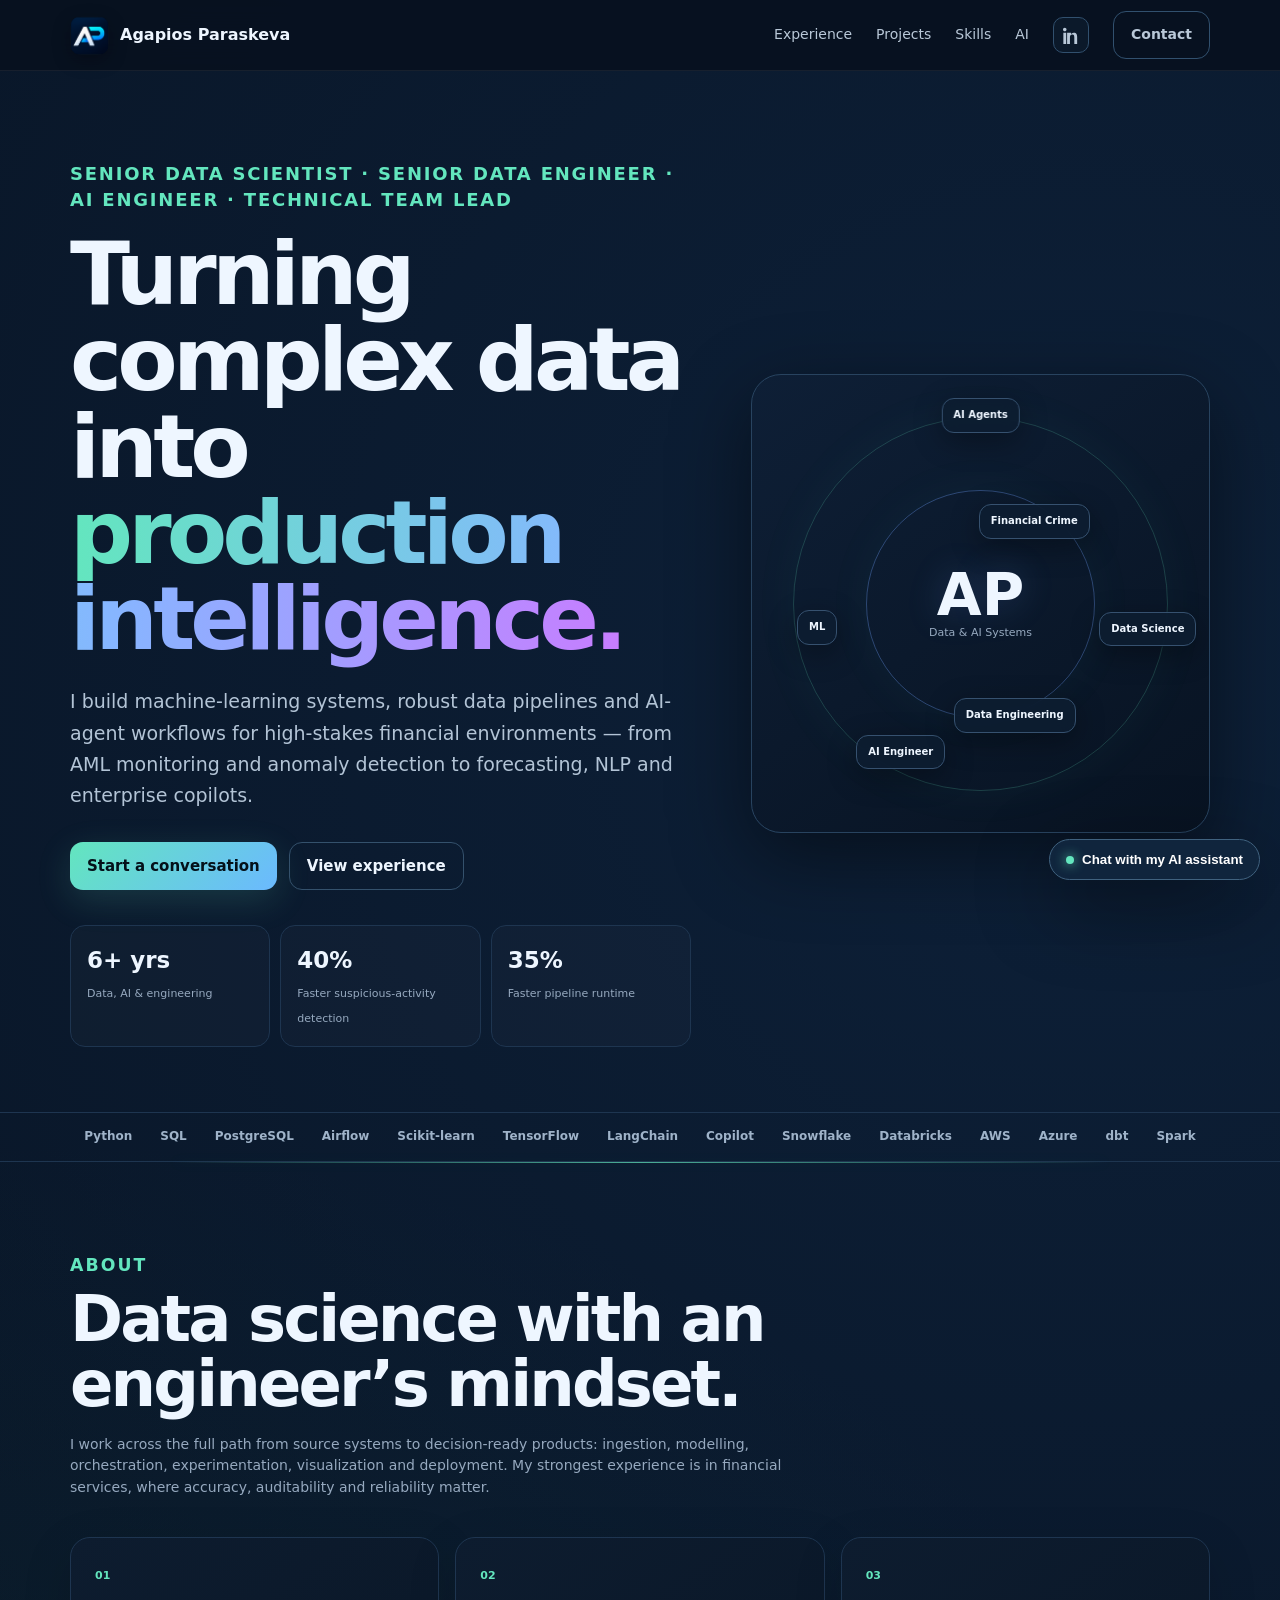
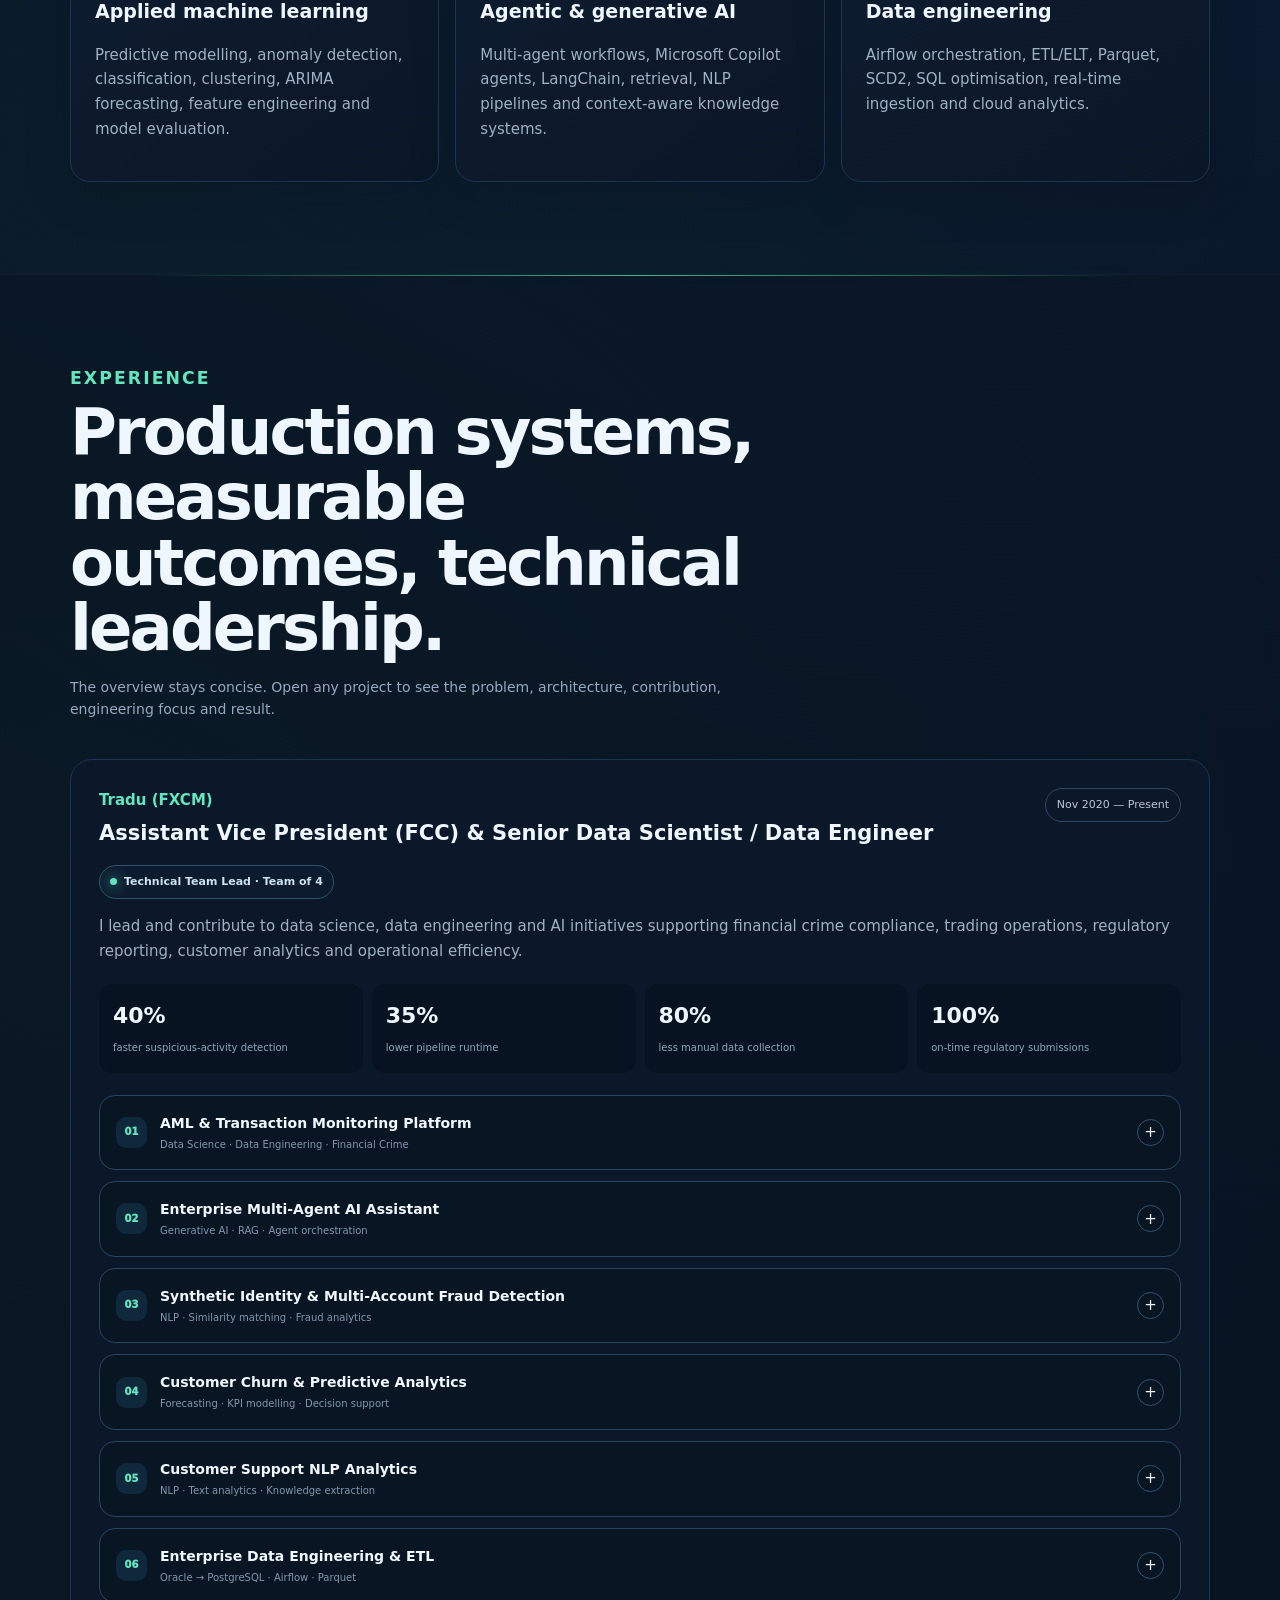
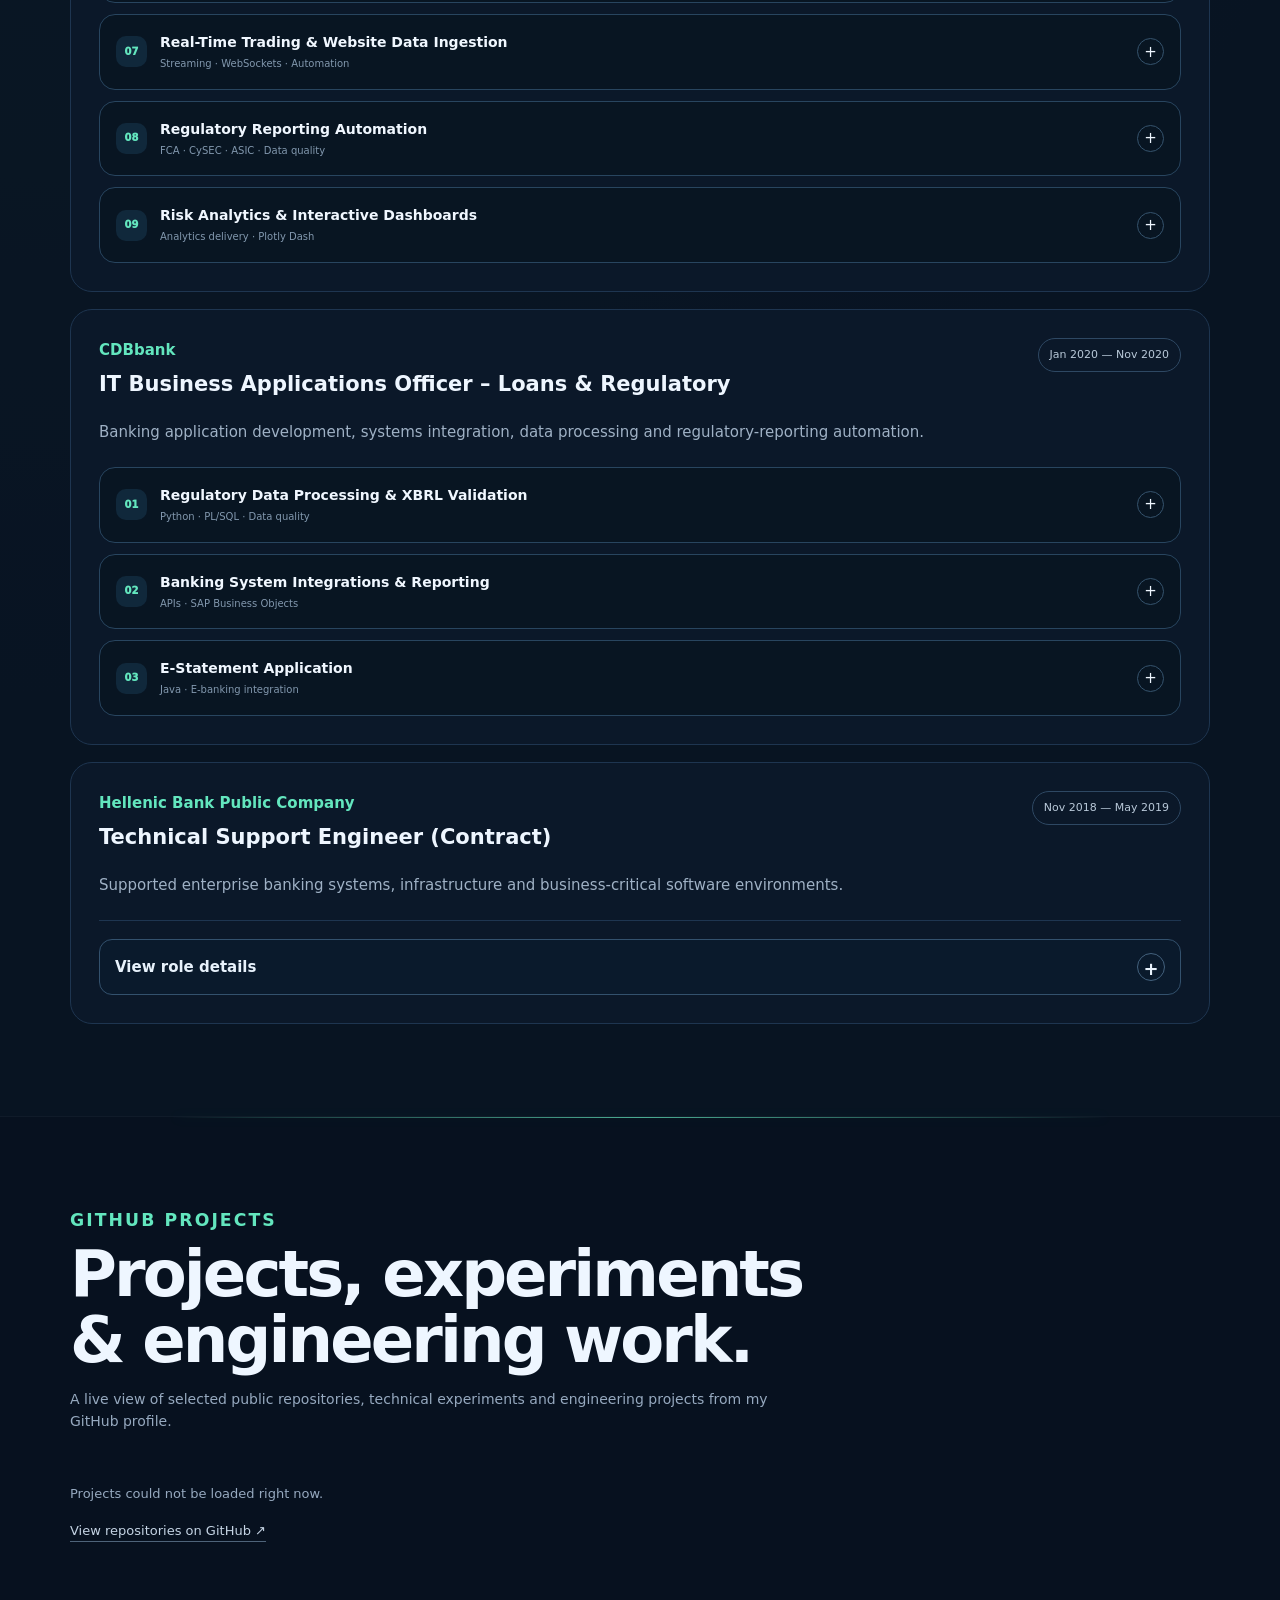
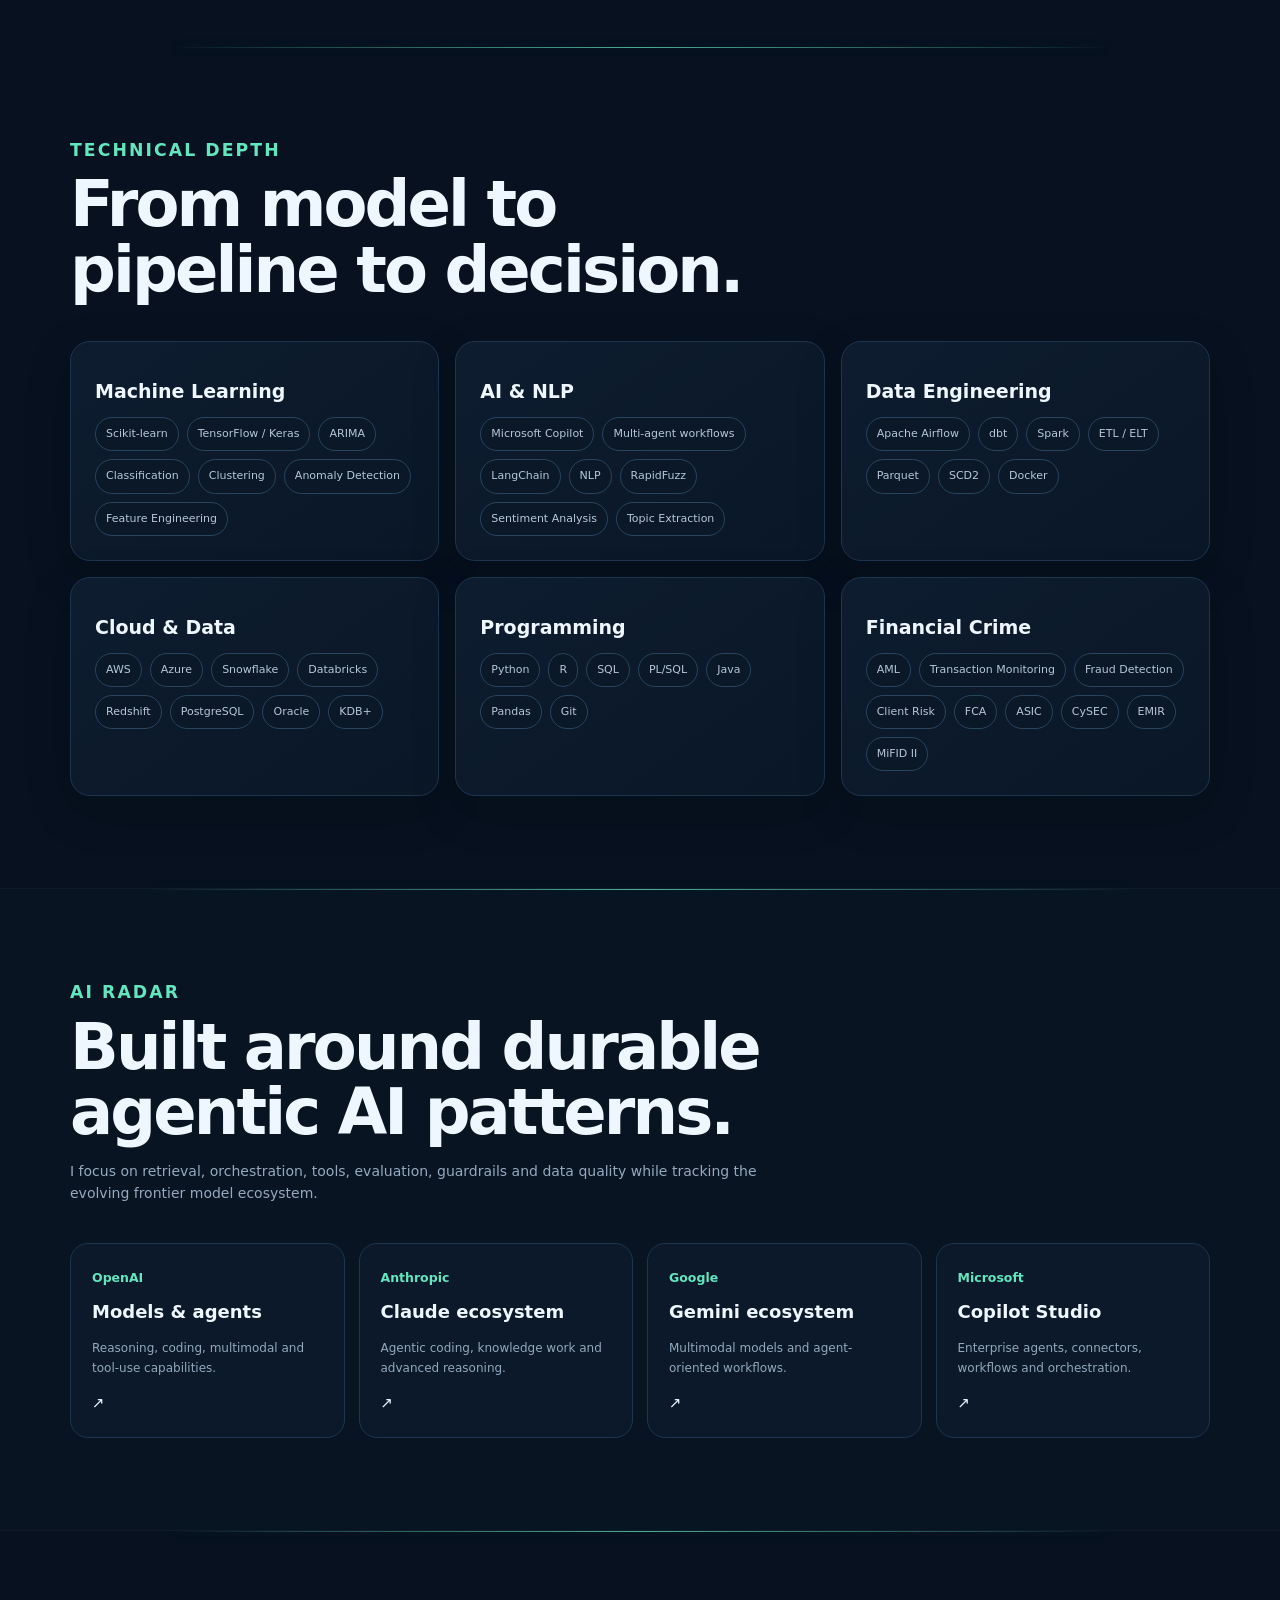
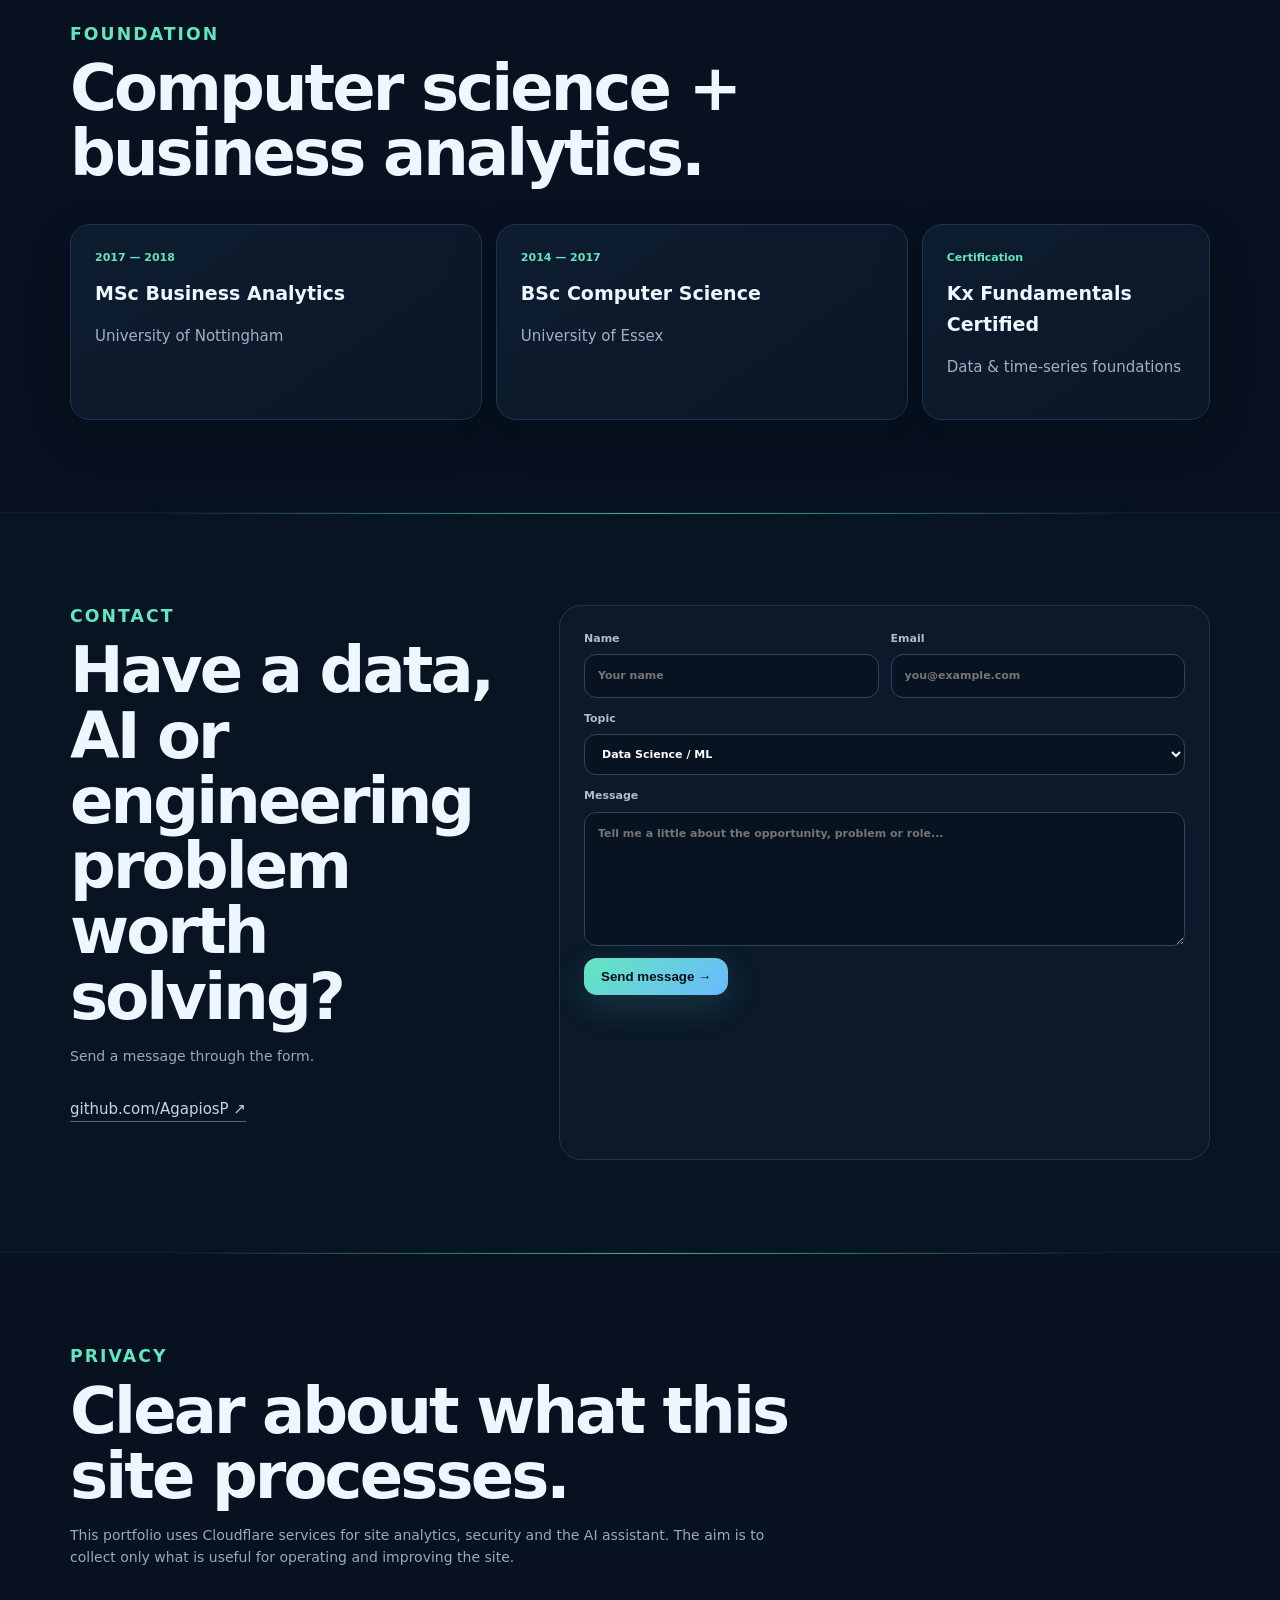
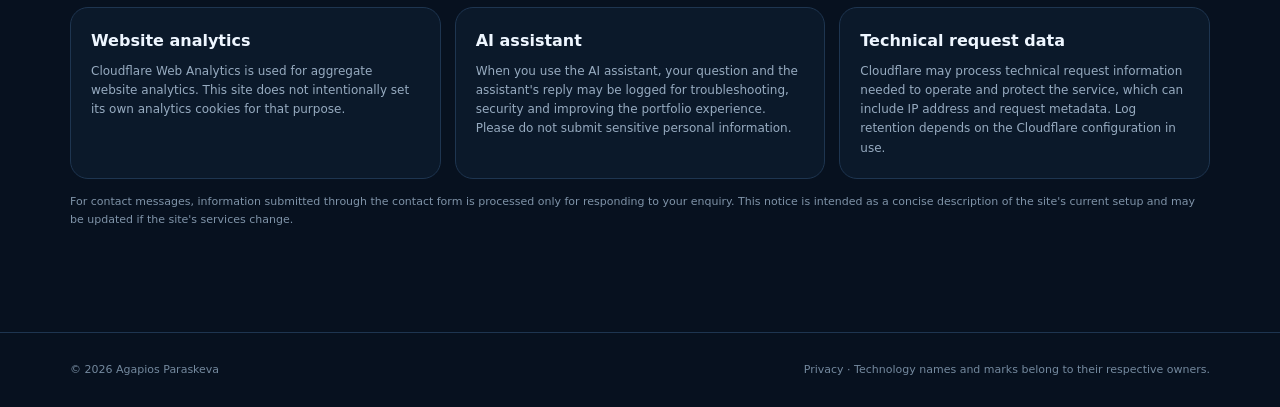
==== commit 31bf9597: "Add fading green section dividers" ====
--- a/index.html
+++ b/index.html
@@ -13,7 +13,7 @@
 <meta property="og:url" content="https://agapiosp.github.io/">
 <title>Agapios Paraskeva | Data Scientist · Data Engineer · Applied AI</title>
 <style>
-:root{--bg:#07111f;--panel:#0c192b;--panel2:#10223a;--text:#eef6ff;--muted:#96a9bf;--line:#1e3550;--a:#63e6be;--b:#70a1ff;--c:#c77dff;--shadow:0 24px 80px #0007}*{box-sizing:border-box}html{scroll-behavior:smooth}body{margin:0;background:radial-gradient(circle at 85% 8%,#16375f66,transparent 28%),radial-gradient(circle at 5% 30%,#164c3c44,transparent 23%),var(--bg);color:var(--text);font:15px/1.65 Inter,ui-sans-serif,system-ui,-apple-system,BlinkMacSystemFont,"Segoe UI",sans-serif}a{color:inherit;text-decoration:none}.wrap{width:min(1140px,calc(100% - 36px));margin:auto}.nav{position:sticky;top:0;z-index:30;background:#07111fdd;backdrop-filter:blur(18px);border-bottom:1px solid #ffffff10}.navin{height:70px;display:flex;align-items:center;justify-content:space-between}.brand{display:flex;align-items:center;gap:11px;font-weight:800;font-size:16px}.mark{width:39px;height:39px;display:block;border-radius:11px;object-fit:cover;box-shadow:0 6px 18px #0004}.links{display:flex;gap:24px;align-items:center}.links a{color:#b9c8d8;font-size:14px}.links a:hover{color:white}.linkedin-nav{width:36px;height:36px;display:grid;place-items:center;border:1px solid #31506e;border-radius:10px;background:#0b192a;transition:.2s transform,.2s border-color,.2s color}.linkedin-nav:hover{transform:translateY(-2px);border-color:#70a1ff;color:white}.linkedin-nav svg{width:17px;height:17px;fill:currentColor}.pill,.btn{display:inline-flex;align-items:center;justify-content:center;border-radius:13px;padding:11px 17px;font-weight:800}.pill{border:1px solid #31506e}.hero{min-height:82vh;display:grid;grid-template-columns:1.15fr .85fr;gap:60px;align-items:center;padding:90px 0 65px}.eyebrow,.kicker{color:var(--a);text-transform:uppercase;letter-spacing:.14em;font-size:11px;font-weight:900}.eyebrow{font-size:clamp(14px,1.6vw,18px);line-height:1.45;letter-spacing:.1em;max-width:850px}.kicker{font-size:clamp(15px,1.35vw,18px);line-height:1.35;letter-spacing:.12em}.hero h1{font-size:clamp(50px,7vw,88px);line-height:.98;letter-spacing:-.055em;margin:18px 0 24px}.gradient{background:linear-gradient(90deg,var(--a),#85b7ff,var(--c));-webkit-background-clip:text;background-clip:text;color:transparent}.lede{font-size:19px;color:#b3c4d6;max-width:700px}.actions{display:flex;gap:12px;flex-wrap:wrap;margin:30px 0}.primary{background:linear-gradient(135deg,var(--a),#6bb9ff);color:#041019;box-shadow:0 10px 35px #63e6be28;border:0}.secondary{border:1px solid #34516c}.stats{display:grid;grid-template-columns:repeat(3,1fr);gap:10px;margin-top:35px}.stat{padding:16px;border:1px solid var(--line);border-radius:15px;background:#ffffff05}.stat strong{display:block;font-size:23px}.stat span{font-size:11px;color:var(--muted)}.visual{position:relative;aspect-ratio:1;border:1px solid #28435f;border-radius:30px;background:linear-gradient(145deg,#0e1f36,#081322);box-shadow:var(--shadow);overflow:hidden;isolation:isolate}.visual:before,.visual:after{content:"";position:absolute;border-radius:50%;border:1px solid #63e6be33;inset:9%;box-shadow:0 0 50px #63e6be0b}.visual:after{inset:25%;border-color:#70a1ff55}.core{position:absolute;inset:0;display:grid;place-content:center;text-align:center;z-index:4}.core b{font-size:58px;line-height:1;text-shadow:0 0 35px #70a1ff35}.core span{color:var(--muted);font-size:11px}.orbit{position:absolute;inset:8%;border-radius:50%;animation:spin 18s linear infinite;z-index:3}.orbit.o2{inset:16%;animation-duration:14s;animation-direction:reverse}.orbit.o3{inset:24%;animation-duration:11s}.node{position:absolute;padding:8px 11px;border:1px solid #36516f;background:#0d1d31dd;backdrop-filter:blur(8px);border-radius:12px;font-size:10px;font-weight:900;white-space:nowrap;box-shadow:0 8px 30px #0005;animation:counterspin 18s linear infinite}.o2 .node{animation-duration:14s;animation-direction:reverse}.o3 .node{animation-duration:11s}.p1{top:-14px;left:50%;transform:translateX(-50%)}.p2{right:-24px;top:52%}.p3{left:-28px;top:52%}.p4{left:10%;bottom:-10px}.p5{right:10%;bottom:-10px}.p6{right:4%;top:8%}.leadership{display:inline-flex;align-items:center;gap:7px;margin-top:10px;padding:7px 10px;border-radius:999px;border:1px solid #2f526b;background:#0c1c2e;color:#cde2f5;font-size:11px;font-weight:800}.leadership:before{content:"";width:7px;height:7px;border-radius:50%;background:var(--a);box-shadow:0 0 14px #63e6be}.ticker{border-block:1px solid var(--line);padding:14px 0;color:#9fb3c9}.ticker div{display:flex;gap:28px;justify-content:center;flex-wrap:wrap;font-size:12px;font-weight:750}.section{padding:92px 0}.alt{background:#091625aa;border-block:1px solid #ffffff08}.head{max-width:760px;margin-bottom:38px}.head h2{font-size:clamp(42px,5.8vw,64px);letter-spacing:-.045em;line-height:1.02;margin:10px 0 16px}.head p{color:var(--muted);font-size:14px;line-height:1.55;max-width:720px}.grid3{display:grid;grid-template-columns:repeat(3,1fr);gap:16px}.card{border:1px solid var(--line);border-radius:20px;padding:24px;background:linear-gradient(145deg,#0d1c2f,#0a1727);box-shadow:0 15px 50px #0002}.card h3{font-size:19px;margin:10px 0}.card p{color:#9fb1c5}.num{color:var(--a);font-size:11px;font-weight:900}.timeline{display:grid;gap:17px}.job{border:1px solid var(--line);border-radius:22px;padding:28px;background:#0b1829}.jobtop{display:flex;justify-content:space-between;gap:20px;align-items:flex-start}.company{color:var(--a);font-weight:900}.job h3{font-size:21px;margin:4px 0}.date{white-space:nowrap;border:1px solid #2e4863;border-radius:999px;padding:7px 11px;color:#b9c9d9;font-size:11px}.job p,.job li{color:#9fb1c5}.outcomes{display:grid;grid-template-columns:repeat(4,1fr);gap:9px;margin:20px 0}.outcomes div{background:#071321;border-radius:13px;padding:14px}.outcomes b{display:block;font-size:22px}.outcomes span{font-size:10px;color:#91a5bb}.bullets{margin:18px 0 0;padding-left:18px}.bullets li{margin:8px 0}.exp-toggle{margin-top:22px;border-top:1px solid var(--line);padding-top:18px}.exp-toggle summary{list-style:none;cursor:pointer;display:flex;align-items:center;justify-content:space-between;gap:14px;padding:13px 15px;border:1px solid #33516d;border-radius:13px;background:#0a1a2c;color:#e8f2fc;font-weight:850}.exp-toggle summary::-webkit-details-marker{display:none}.exp-toggle summary:hover{border-color:var(--a);color:var(--a)}.plus{width:28px;height:28px;display:grid;place-items:center;border-radius:50%;border:1px solid #43617d;font-size:18px;transition:.2s}.exp-toggle[open] .plus{transform:rotate(45deg);border-color:var(--a)}.exp-body{padding:14px 2px 2px}.case-stack{display:grid;gap:11px;margin-top:22px}.case{border:1px solid #28455f;border-radius:16px;background:#081522;overflow:hidden}.case summary{list-style:none;cursor:pointer;display:grid;grid-template-columns:auto 1fr auto;gap:13px;align-items:center;padding:16px}.case summary::-webkit-details-marker{display:none}.case summary:hover{background:#0d1c2f}.case-index{width:31px;height:31px;border-radius:10px;display:grid;place-items:center;background:#10283b;color:var(--a);font-size:10px;font-weight:950}.case-title{display:block;color:#f0f7ff;font-size:14px;font-weight:850}.case-sub{display:block;color:#8298ae;font-size:10px;margin-top:2px}.case-open{width:27px;height:27px;border:1px solid #35536d;border-radius:50%;display:grid;place-items:center;transition:.2s}.case[open] .case-open{transform:rotate(45deg);border-color:var(--a);color:var(--a)}.case-body{border-top:1px solid #1b354c;padding:18px}.case-grid{display:grid;grid-template-columns:1fr 1fr;gap:12px}.case-block{padding:14px;border-radius:13px;background:#0b1b2c;border:1px solid #1b354c}.case-block h4{margin:0 0 7px;color:#d9e8f6;font-size:11px;text-transform:uppercase;letter-spacing:.09em}.case-block p{margin:0;color:#98adc1;font-size:12px}.case-result{border-color:#2d675b;background:#0b211f}.case-result h4{color:var(--a)}.lesson{margin-top:13px;padding:13px 14px;border-left:3px solid var(--b);border-radius:0 12px 12px 0;background:#0a1830}.lesson strong{display:block;margin-bottom:4px;color:#bcd4ff;font-size:10px;text-transform:uppercase;letter-spacing:.09em}.lesson p{margin:0;color:#9eb2c7;font-size:11px}.architecture{display:flex;align-items:center;gap:7px;flex-wrap:wrap;margin-top:13px;padding:14px;border:1px dashed #31506b;border-radius:13px;background:#07121f}.arch-node{padding:8px 10px;border:1px solid #35536d;border-radius:10px;background:#0d1d31;color:#c8d8e8;font-size:10px;font-weight:800}.arch-arrow{color:var(--a);font-weight:900}.arch-note{display:block;margin-top:8px;color:#6f8499;font-size:9px}.tech-row{display:flex;gap:7px;flex-wrap:wrap;margin-top:14px}.tech-row span{padding:5px 8px;border:1px solid #29445f;border-radius:999px;color:#9db1c5;font-size:9px}.tags{display:flex;gap:8px;flex-wrap:wrap}.tags span{border:1px solid #29445f;background:#0a1828;border-radius:999px;padding:7px 10px;color:#b7c7d8;font-size:11px}.projects-grid{display:grid;grid-template-columns:repeat(3,1fr);gap:16px}.project-card{display:flex;flex-direction:column;min-height:245px;border:1px solid var(--line);border-radius:20px;padding:22px;background:linear-gradient(145deg,#0d1c2f,#0a1727);transition:.2s transform,.2s border-color}.project-card:hover{transform:translateY(-4px);border-color:#426789}.project-top{display:flex;justify-content:space-between;gap:12px;align-items:flex-start}.project-card h3{margin:4px 0 10px;font-size:19px}.project-card p{color:#9fb1c5;margin:0 0 18px}.project-meta{display:flex;gap:12px;flex-wrap:wrap;margin-top:auto;color:#8398ae;font-size:11px}.lang{display:inline-flex;align-items:center;gap:6px}.lang:before{content:"";width:8px;height:8px;border-radius:50%;background:var(--a)}.project-links{display:flex;gap:10px;margin-top:16px}.project-links a{font-size:11px;font-weight:850;padding:8px 10px;border:1px solid #31506d;border-radius:10px}.projects-status{color:var(--muted);font-size:13px}.radar{display:grid;grid-template-columns:repeat(4,1fr);gap:14px}.radar a{display:block;border:1px solid var(--line);border-radius:18px;padding:21px;background:#0b192a;min-height:175px;transition:.2s transform,.2s border-color}.radar a:hover{transform:translateY(-4px);border-color:#4f7597}.radar small{color:var(--a);font-weight:900}.radar b{display:block;font-size:18px;margin:8px 0}.radar p{color:#93a8bd;font-size:12px}.edu{display:grid;grid-template-columns:1fr 1fr .7fr;gap:14px}.contact{display:grid;grid-template-columns:.8fr 1.2fr;gap:55px}.form{border:1px solid var(--line);background:#0b192a;border-radius:22px;padding:24px}.row{display:grid;grid-template-columns:1fr 1fr;gap:12px}label{display:grid;gap:6px;margin-bottom:12px;color:#aebed0;font-size:11px;font-weight:800}input,select,textarea{width:100%;border:1px solid #2c4660;border-radius:12px;background:#071321;color:white;padding:12px 13px;font:inherit}textarea{resize:vertical}.github{display:inline-flex;margin-top:15px;color:#c5d4e4;border-bottom:1px solid #4e6379}.assistant-btn{position:fixed;right:20px;bottom:20px;z-index:50;border:1px solid #40627f;border-radius:999px;background:#10253d;color:white;padding:12px 16px;font-weight:900;box-shadow:var(--shadow);cursor:pointer}.assistant{display:none;position:fixed;right:20px;bottom:76px;width:min(390px,calc(100% - 40px));z-index:50;border:1px solid #31506d;border-radius:20px;background:#081522;box-shadow:var(--shadow);overflow:hidden}.assistant.open{display:block}.ah{display:flex;justify-content:space-between;align-items:center;padding:15px;border-bottom:1px solid var(--line)}.ah button{background:none;border:0;color:white;font-size:22px}.msgs{height:250px;overflow:auto;padding:14px}.msg{margin:8px 0;padding:10px 12px;border-radius:13px;font-size:12px}.bot{background:#10223a}.user{background:#17483d;margin-left:40px}.quick{display:flex;gap:6px;flex-wrap:wrap;padding:0 14px 12px}.quick button{border:1px solid #2d4c68;background:#0a1b2d;color:#c4d2e1;border-radius:999px;padding:6px 8px;font-size:10px}.privacy-grid{display:grid;grid-template-columns:repeat(3,1fr);gap:14px}.privacy-card{border:1px solid var(--line);border-radius:18px;padding:20px;background:#0b192a}.privacy-card h3{margin:0 0 8px;font-size:16px}.privacy-card p{margin:0;color:#97abc0;font-size:12px;line-height:1.6}.privacy-note{margin-top:14px;color:#7f93a8;font-size:11px}.chat-privacy{padding:9px 14px;border-top:1px solid var(--line);background:#071321;color:#8094a9;font-size:9px;line-height:1.45}.chat-privacy a{color:#a9bfd5;text-decoration:underline}.ask{display:grid;grid-template-columns:1fr 44px;gap:7px;padding:12px 14px;border-top:1px solid var(--line)}.ask input{margin:0}.ask button{border:0;border-radius:11px;background:var(--a);font-weight:950}.footer{border-top:1px solid var(--line);padding:28px 0;color:#74899e;font-size:11px}.foot{display:flex;justify-content:space-between;gap:20px}.reveal{opacity:0;transform:translateY(16px);transition:.6s}.reveal.show{opacity:1;transform:none}@keyframes spin{to{transform:rotate(360deg)}}@keyframes counterspin{to{transform:rotate(-360deg)}}@media(max-width:900px){.hero{grid-template-columns:1fr}.visual{max-width:560px}.grid3,.radar,.projects-grid{grid-template-columns:1fr 1fr}.outcomes{grid-template-columns:1fr 1fr}.case-grid{grid-template-columns:1fr}.privacy-grid{grid-template-columns:1fr}.contact{grid-template-columns:1fr}.edu{grid-template-columns:1fr 1fr}}@media(max-width:680px){.links a:not(.pill){display:none}.hero{padding-top:60px;min-height:auto}.visual{display:none}.stats,.grid3,.radar,.projects-grid,.edu,.row{grid-template-columns:1fr}.jobtop{display:block}.date{display:inline-block;margin-top:8px}.section{padding:70px 0}.foot{display:block}.outcomes{grid-template-columns:1fr 1fr}.assistant-btn{right:12px;bottom:12px}.assistant{right:12px;bottom:66px;width:calc(100% - 24px)}}@media(prefers-reduced-motion:reduce){html{scroll-behavior:auto}.reveal{opacity:1;transform:none;transition:none}.orbit,.node{animation:none}}
+:root{--bg:#07111f;--panel:#0c192b;--panel2:#10223a;--text:#eef6ff;--muted:#96a9bf;--line:#1e3550;--a:#63e6be;--b:#70a1ff;--c:#c77dff;--shadow:0 24px 80px #0007}*{box-sizing:border-box}html{scroll-behavior:smooth}body{margin:0;background:radial-gradient(circle at 85% 8%,#16375f66,transparent 28%),radial-gradient(circle at 5% 30%,#164c3c44,transparent 23%),var(--bg);color:var(--text);font:15px/1.65 Inter,ui-sans-serif,system-ui,-apple-system,BlinkMacSystemFont,"Segoe UI",sans-serif}a{color:inherit;text-decoration:none}.wrap{width:min(1140px,calc(100% - 36px));margin:auto}.nav{position:sticky;top:0;z-index:30;background:#07111fdd;backdrop-filter:blur(18px);border-bottom:1px solid #ffffff10}.navin{height:70px;display:flex;align-items:center;justify-content:space-between}.brand{display:flex;align-items:center;gap:11px;font-weight:800;font-size:16px}.mark{width:39px;height:39px;display:block;border-radius:11px;object-fit:cover;box-shadow:0 6px 18px #0004}.links{display:flex;gap:24px;align-items:center}.links a{color:#b9c8d8;font-size:14px}.links a:hover{color:white}.linkedin-nav{width:36px;height:36px;display:grid;place-items:center;border:1px solid #31506e;border-radius:10px;background:#0b192a;transition:.2s transform,.2s border-color,.2s color}.linkedin-nav:hover{transform:translateY(-2px);border-color:#70a1ff;color:white}.linkedin-nav svg{width:17px;height:17px;fill:currentColor}.pill,.btn{display:inline-flex;align-items:center;justify-content:center;border-radius:13px;padding:11px 17px;font-weight:800}.pill{border:1px solid #31506e}.hero{min-height:82vh;display:grid;grid-template-columns:1.15fr .85fr;gap:60px;align-items:center;padding:90px 0 65px}.eyebrow,.kicker{color:var(--a);text-transform:uppercase;letter-spacing:.14em;font-size:11px;font-weight:900}.eyebrow{font-size:clamp(14px,1.6vw,18px);line-height:1.45;letter-spacing:.1em;max-width:850px}.kicker{font-size:clamp(15px,1.35vw,18px);line-height:1.35;letter-spacing:.12em}.hero h1{font-size:clamp(50px,7vw,88px);line-height:.98;letter-spacing:-.055em;margin:18px 0 24px}.gradient{background:linear-gradient(90deg,var(--a),#85b7ff,var(--c));-webkit-background-clip:text;background-clip:text;color:transparent}.lede{font-size:19px;color:#b3c4d6;max-width:700px}.actions{display:flex;gap:12px;flex-wrap:wrap;margin:30px 0}.primary{background:linear-gradient(135deg,var(--a),#6bb9ff);color:#041019;box-shadow:0 10px 35px #63e6be28;border:0}.secondary{border:1px solid #34516c}.stats{display:grid;grid-template-columns:repeat(3,1fr);gap:10px;margin-top:35px}.stat{padding:16px;border:1px solid var(--line);border-radius:15px;background:#ffffff05}.stat strong{display:block;font-size:23px}.stat span{font-size:11px;color:var(--muted)}.visual{position:relative;aspect-ratio:1;border:1px solid #28435f;border-radius:30px;background:linear-gradient(145deg,#0e1f36,#081322);box-shadow:var(--shadow);overflow:hidden;isolation:isolate}.visual:before,.visual:after{content:"";position:absolute;border-radius:50%;border:1px solid #63e6be33;inset:9%;box-shadow:0 0 50px #63e6be0b}.visual:after{inset:25%;border-color:#70a1ff55}.core{position:absolute;inset:0;display:grid;place-content:center;text-align:center;z-index:4}.core b{font-size:58px;line-height:1;text-shadow:0 0 35px #70a1ff35}.core span{color:var(--muted);font-size:11px}.orbit{position:absolute;inset:8%;border-radius:50%;animation:spin 18s linear infinite;z-index:3}.orbit.o2{inset:16%;animation-duration:14s;animation-direction:reverse}.orbit.o3{inset:24%;animation-duration:11s}.node{position:absolute;padding:8px 11px;border:1px solid #36516f;background:#0d1d31dd;backdrop-filter:blur(8px);border-radius:12px;font-size:10px;font-weight:900;white-space:nowrap;box-shadow:0 8px 30px #0005;animation:counterspin 18s linear infinite}.o2 .node{animation-duration:14s;animation-direction:reverse}.o3 .node{animation-duration:11s}.p1{top:-14px;left:50%;transform:translateX(-50%)}.p2{right:-24px;top:52%}.p3{left:-28px;top:52%}.p4{left:10%;bottom:-10px}.p5{right:10%;bottom:-10px}.p6{right:4%;top:8%}.leadership{display:inline-flex;align-items:center;gap:7px;margin-top:10px;padding:7px 10px;border-radius:999px;border:1px solid #2f526b;background:#0c1c2e;color:#cde2f5;font-size:11px;font-weight:800}.leadership:before{content:"";width:7px;height:7px;border-radius:50%;background:var(--a);box-shadow:0 0 14px #63e6be}.ticker{border-block:1px solid var(--line);padding:14px 0;color:#9fb3c9}.ticker div{display:flex;gap:28px;justify-content:center;flex-wrap:wrap;font-size:12px;font-weight:750}.section{position:relative;padding:92px 0}.section:before{content:"";position:absolute;top:0;left:50%;width:min(980px,82%);height:1px;transform:translateX(-50%);background:linear-gradient(90deg,transparent,rgba(99,230,190,.22) 12%,rgba(99,230,190,.72) 50%,rgba(99,230,190,.22) 88%,transparent);box-shadow:0 0 14px rgba(99,230,190,.16)}main>.section:first-of-type:before{display:none}.alt{background:#091625aa;border-block:1px solid #ffffff08}.head{max-width:760px;margin-bottom:38px}.head h2{font-size:clamp(42px,5.8vw,64px);letter-spacing:-.045em;line-height:1.02;margin:10px 0 16px}.head p{color:var(--muted);font-size:14px;line-height:1.55;max-width:720px}.grid3{display:grid;grid-template-columns:repeat(3,1fr);gap:16px}.card{border:1px solid var(--line);border-radius:20px;padding:24px;background:linear-gradient(145deg,#0d1c2f,#0a1727);box-shadow:0 15px 50px #0002}.card h3{font-size:19px;margin:10px 0}.card p{color:#9fb1c5}.num{color:var(--a);font-size:11px;font-weight:900}.timeline{display:grid;gap:17px}.job{border:1px solid var(--line);border-radius:22px;padding:28px;background:#0b1829}.jobtop{display:flex;justify-content:space-between;gap:20px;align-items:flex-start}.company{color:var(--a);font-weight:900}.job h3{font-size:21px;margin:4px 0}.date{white-space:nowrap;border:1px solid #2e4863;border-radius:999px;padding:7px 11px;color:#b9c9d9;font-size:11px}.job p,.job li{color:#9fb1c5}.outcomes{display:grid;grid-template-columns:repeat(4,1fr);gap:9px;margin:20px 0}.outcomes div{background:#071321;border-radius:13px;padding:14px}.outcomes b{display:block;font-size:22px}.outcomes span{font-size:10px;color:#91a5bb}.bullets{margin:18px 0 0;padding-left:18px}.bullets li{margin:8px 0}.exp-toggle{margin-top:22px;border-top:1px solid var(--line);padding-top:18px}.exp-toggle summary{list-style:none;cursor:pointer;display:flex;align-items:center;justify-content:space-between;gap:14px;padding:13px 15px;border:1px solid #33516d;border-radius:13px;background:#0a1a2c;color:#e8f2fc;font-weight:850}.exp-toggle summary::-webkit-details-marker{display:none}.exp-toggle summary:hover{border-color:var(--a);color:var(--a)}.plus{width:28px;height:28px;display:grid;place-items:center;border-radius:50%;border:1px solid #43617d;font-size:18px;transition:.2s}.exp-toggle[open] .plus{transform:rotate(45deg);border-color:var(--a)}.exp-body{padding:14px 2px 2px}.case-stack{display:grid;gap:11px;margin-top:22px}.case{border:1px solid #28455f;border-radius:16px;background:#081522;overflow:hidden}.case summary{list-style:none;cursor:pointer;display:grid;grid-template-columns:auto 1fr auto;gap:13px;align-items:center;padding:16px}.case summary::-webkit-details-marker{display:none}.case summary:hover{background:#0d1c2f}.case-index{width:31px;height:31px;border-radius:10px;display:grid;place-items:center;background:#10283b;color:var(--a);font-size:10px;font-weight:950}.case-title{display:block;color:#f0f7ff;font-size:14px;font-weight:850}.case-sub{display:block;color:#8298ae;font-size:10px;margin-top:2px}.case-open{width:27px;height:27px;border:1px solid #35536d;border-radius:50%;display:grid;place-items:center;transition:.2s}.case[open] .case-open{transform:rotate(45deg);border-color:var(--a);color:var(--a)}.case-body{border-top:1px solid #1b354c;padding:18px}.case-grid{display:grid;grid-template-columns:1fr 1fr;gap:12px}.case-block{padding:14px;border-radius:13px;background:#0b1b2c;border:1px solid #1b354c}.case-block h4{margin:0 0 7px;color:#d9e8f6;font-size:11px;text-transform:uppercase;letter-spacing:.09em}.case-block p{margin:0;color:#98adc1;font-size:12px}.case-result{border-color:#2d675b;background:#0b211f}.case-result h4{color:var(--a)}.lesson{margin-top:13px;padding:13px 14px;border-left:3px solid var(--b);border-radius:0 12px 12px 0;background:#0a1830}.lesson strong{display:block;margin-bottom:4px;color:#bcd4ff;font-size:10px;text-transform:uppercase;letter-spacing:.09em}.lesson p{margin:0;color:#9eb2c7;font-size:11px}.architecture{display:flex;align-items:center;gap:7px;flex-wrap:wrap;margin-top:13px;padding:14px;border:1px dashed #31506b;border-radius:13px;background:#07121f}.arch-node{padding:8px 10px;border:1px solid #35536d;border-radius:10px;background:#0d1d31;color:#c8d8e8;font-size:10px;font-weight:800}.arch-arrow{color:var(--a);font-weight:900}.arch-note{display:block;margin-top:8px;color:#6f8499;font-size:9px}.tech-row{display:flex;gap:7px;flex-wrap:wrap;margin-top:14px}.tech-row span{padding:5px 8px;border:1px solid #29445f;border-radius:999px;color:#9db1c5;font-size:9px}.tags{display:flex;gap:8px;flex-wrap:wrap}.tags span{border:1px solid #29445f;background:#0a1828;border-radius:999px;padding:7px 10px;color:#b7c7d8;font-size:11px}.projects-grid{display:grid;grid-template-columns:repeat(3,1fr);gap:16px}.project-card{display:flex;flex-direction:column;min-height:245px;border:1px solid var(--line);border-radius:20px;padding:22px;background:linear-gradient(145deg,#0d1c2f,#0a1727);transition:.2s transform,.2s border-color}.project-card:hover{transform:translateY(-4px);border-color:#426789}.project-top{display:flex;justify-content:space-between;gap:12px;align-items:flex-start}.project-card h3{margin:4px 0 10px;font-size:19px}.project-card p{color:#9fb1c5;margin:0 0 18px}.project-meta{display:flex;gap:12px;flex-wrap:wrap;margin-top:auto;color:#8398ae;font-size:11px}.lang{display:inline-flex;align-items:center;gap:6px}.lang:before{content:"";width:8px;height:8px;border-radius:50%;background:var(--a)}.project-links{display:flex;gap:10px;margin-top:16px}.project-links a{font-size:11px;font-weight:850;padding:8px 10px;border:1px solid #31506d;border-radius:10px}.projects-status{color:var(--muted);font-size:13px}.radar{display:grid;grid-template-columns:repeat(4,1fr);gap:14px}.radar a{display:block;border:1px solid var(--line);border-radius:18px;padding:21px;background:#0b192a;min-height:175px;transition:.2s transform,.2s border-color}.radar a:hover{transform:translateY(-4px);border-color:#4f7597}.radar small{color:var(--a);font-weight:900}.radar b{display:block;font-size:18px;margin:8px 0}.radar p{color:#93a8bd;font-size:12px}.edu{display:grid;grid-template-columns:1fr 1fr .7fr;gap:14px}.contact{display:grid;grid-template-columns:.8fr 1.2fr;gap:55px}.form{border:1px solid var(--line);background:#0b192a;border-radius:22px;padding:24px}.row{display:grid;grid-template-columns:1fr 1fr;gap:12px}label{display:grid;gap:6px;margin-bottom:12px;color:#aebed0;font-size:11px;font-weight:800}input,select,textarea{width:100%;border:1px solid #2c4660;border-radius:12px;background:#071321;color:white;padding:12px 13px;font:inherit}textarea{resize:vertical}.github{display:inline-flex;margin-top:15px;color:#c5d4e4;border-bottom:1px solid #4e6379}.assistant-btn{position:fixed;right:20px;bottom:20px;z-index:50;border:1px solid #40627f;border-radius:999px;background:#10253d;color:white;padding:12px 16px;font-weight:900;box-shadow:var(--shadow);cursor:pointer}.assistant{display:none;position:fixed;right:20px;bottom:76px;width:min(390px,calc(100% - 40px));z-index:50;border:1px solid #31506d;border-radius:20px;background:#081522;box-shadow:var(--shadow);overflow:hidden}.assistant.open{display:block}.ah{display:flex;justify-content:space-between;align-items:center;padding:15px;border-bottom:1px solid var(--line)}.ah button{background:none;border:0;color:white;font-size:22px}.msgs{height:250px;overflow:auto;padding:14px}.msg{margin:8px 0;padding:10px 12px;border-radius:13px;font-size:12px}.bot{background:#10223a}.user{background:#17483d;margin-left:40px}.quick{display:flex;gap:6px;flex-wrap:wrap;padding:0 14px 12px}.quick button{border:1px solid #2d4c68;background:#0a1b2d;color:#c4d2e1;border-radius:999px;padding:6px 8px;font-size:10px}.privacy-grid{display:grid;grid-template-columns:repeat(3,1fr);gap:14px}.privacy-card{border:1px solid var(--line);border-radius:18px;padding:20px;background:#0b192a}.privacy-card h3{margin:0 0 8px;font-size:16px}.privacy-card p{margin:0;color:#97abc0;font-size:12px;line-height:1.6}.privacy-note{margin-top:14px;color:#7f93a8;font-size:11px}.chat-privacy{padding:9px 14px;border-top:1px solid var(--line);background:#071321;color:#8094a9;font-size:9px;line-height:1.45}.chat-privacy a{color:#a9bfd5;text-decoration:underline}.ask{display:grid;grid-template-columns:1fr 44px;gap:7px;padding:12px 14px;border-top:1px solid var(--line)}.ask input{margin:0}.ask button{border:0;border-radius:11px;background:var(--a);font-weight:950}.footer{border-top:1px solid var(--line);padding:28px 0;color:#74899e;font-size:11px}.foot{display:flex;justify-content:space-between;gap:20px}.reveal{opacity:0;transform:translateY(16px);transition:.6s}.reveal.show{opacity:1;transform:none}@keyframes spin{to{transform:rotate(360deg)}}@keyframes counterspin{to{transform:rotate(-360deg)}}@media(max-width:900px){.hero{grid-template-columns:1fr}.visual{max-width:560px}.grid3,.radar,.projects-grid{grid-template-columns:1fr 1fr}.outcomes{grid-template-columns:1fr 1fr}.case-grid{grid-template-columns:1fr}.privacy-grid{grid-template-columns:1fr}.contact{grid-template-columns:1fr}.edu{grid-template-columns:1fr 1fr}}@media(max-width:680px){.links a:not(.pill){display:none}.hero{padding-top:60px;min-height:auto}.visual{display:none}.stats,.grid3,.radar,.projects-grid,.edu,.row{grid-template-columns:1fr}.jobtop{display:block}.date{display:inline-block;margin-top:8px}.section{padding:70px 0}.foot{display:block}.outcomes{grid-template-columns:1fr 1fr}.assistant-btn{right:12px;bottom:12px}.assistant{right:12px;bottom:66px;width:calc(100% - 24px)}}@media(prefers-reduced-motion:reduce){html{scroll-behavior:auto}.reveal{opacity:1;transform:none;transition:none}.orbit,.node{animation:none}}
 </style>
 </head>
 <body>
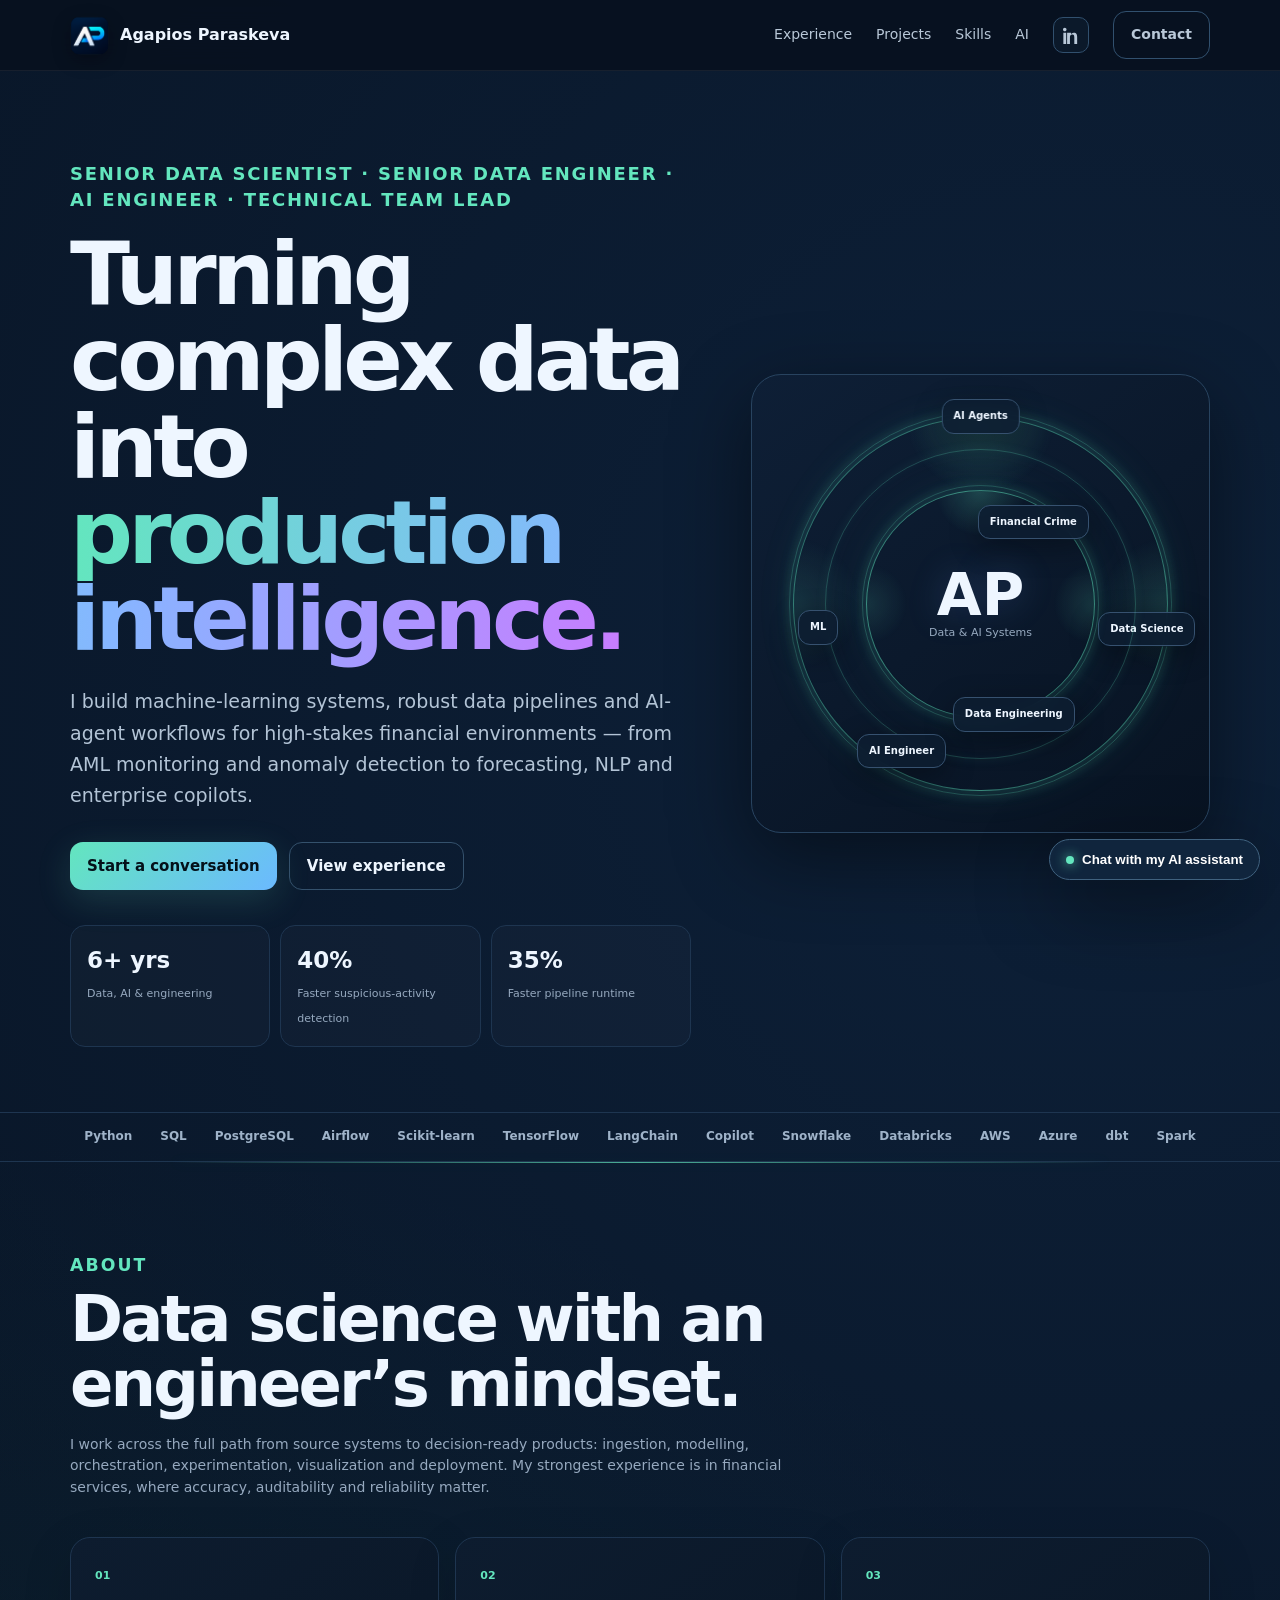
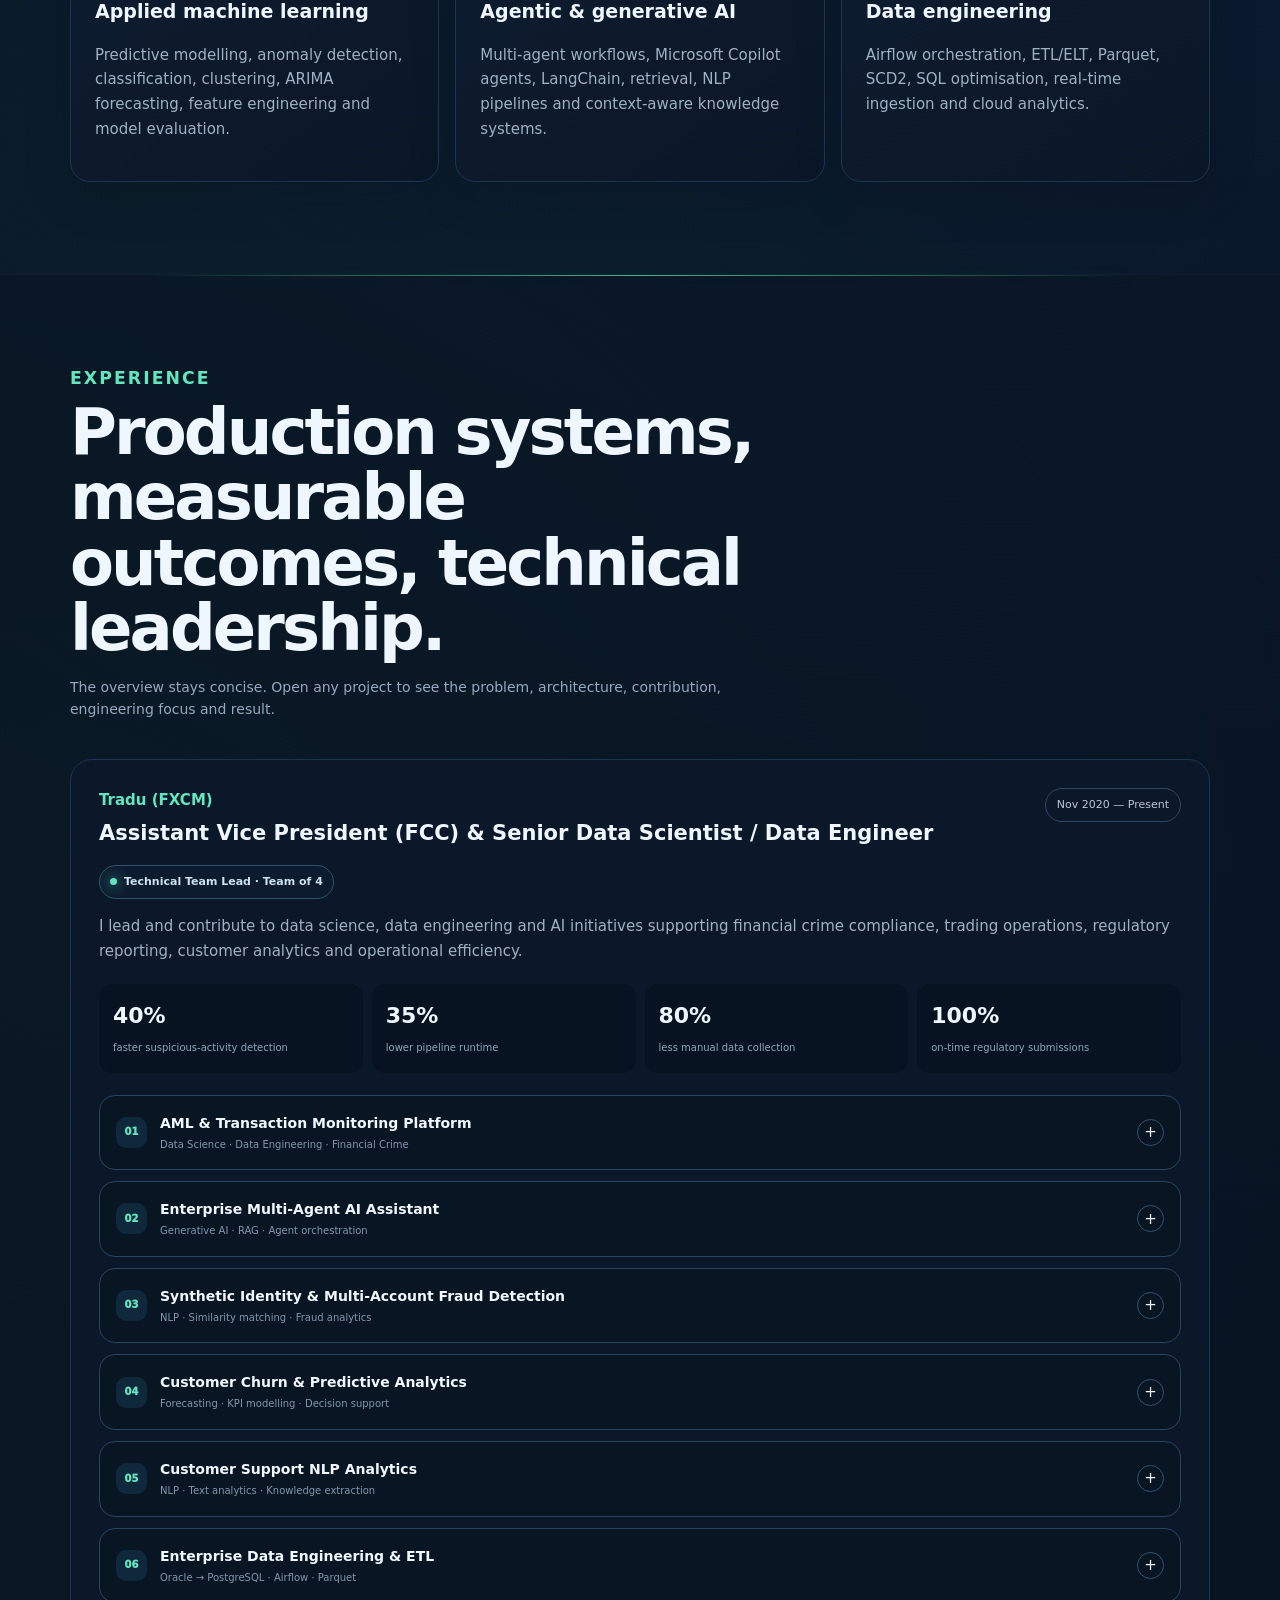
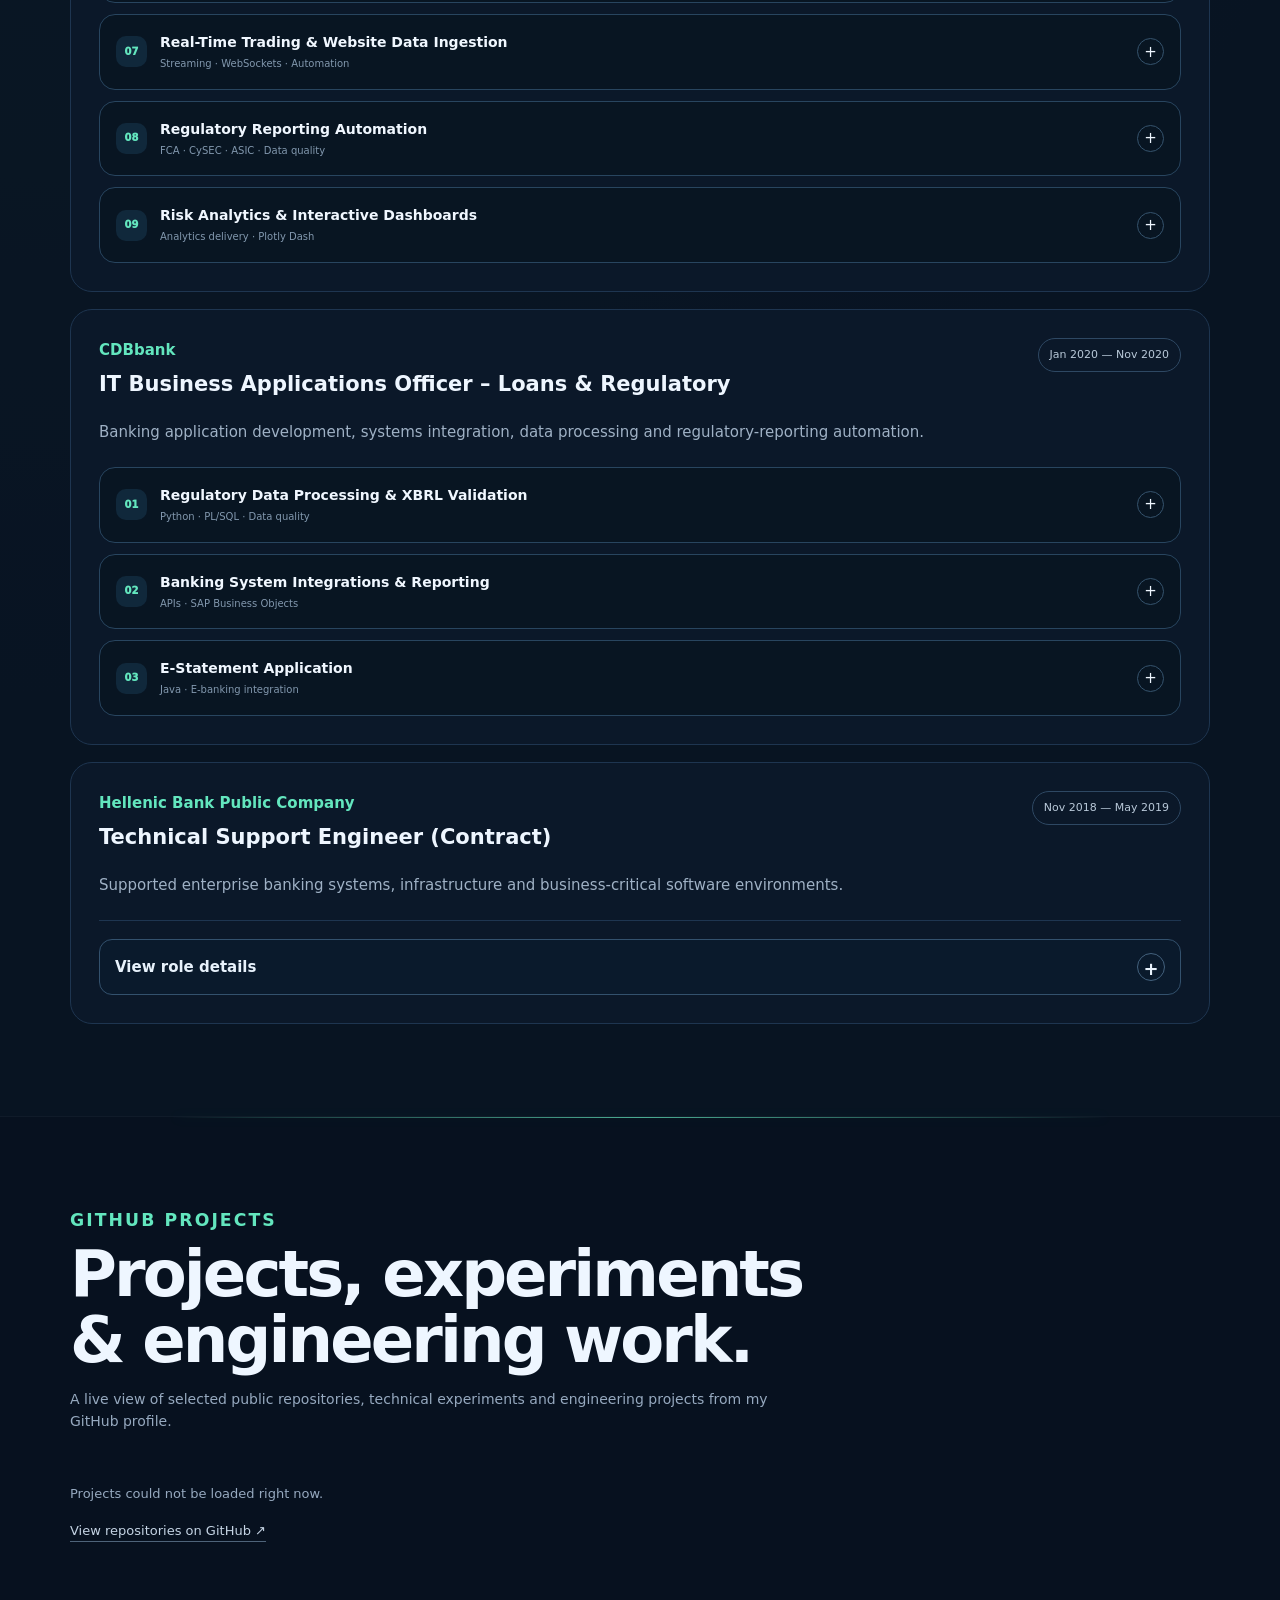
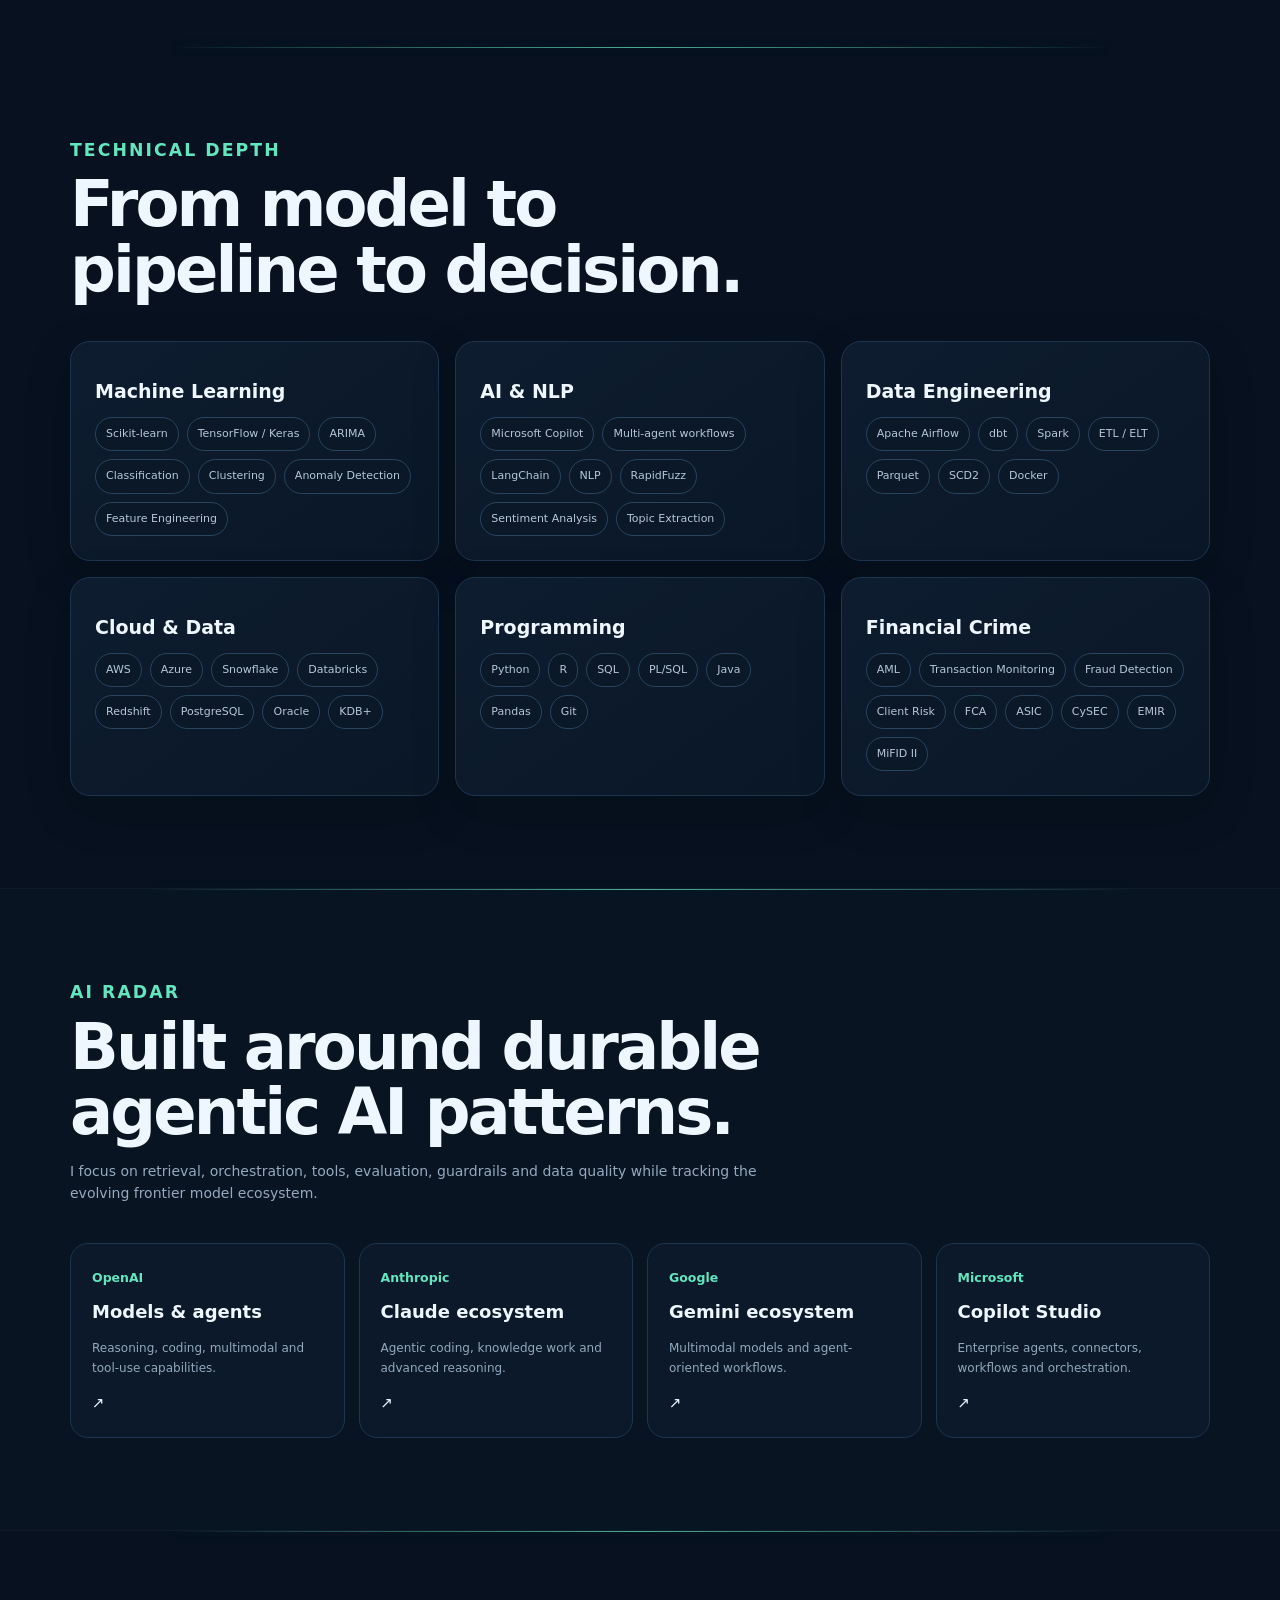
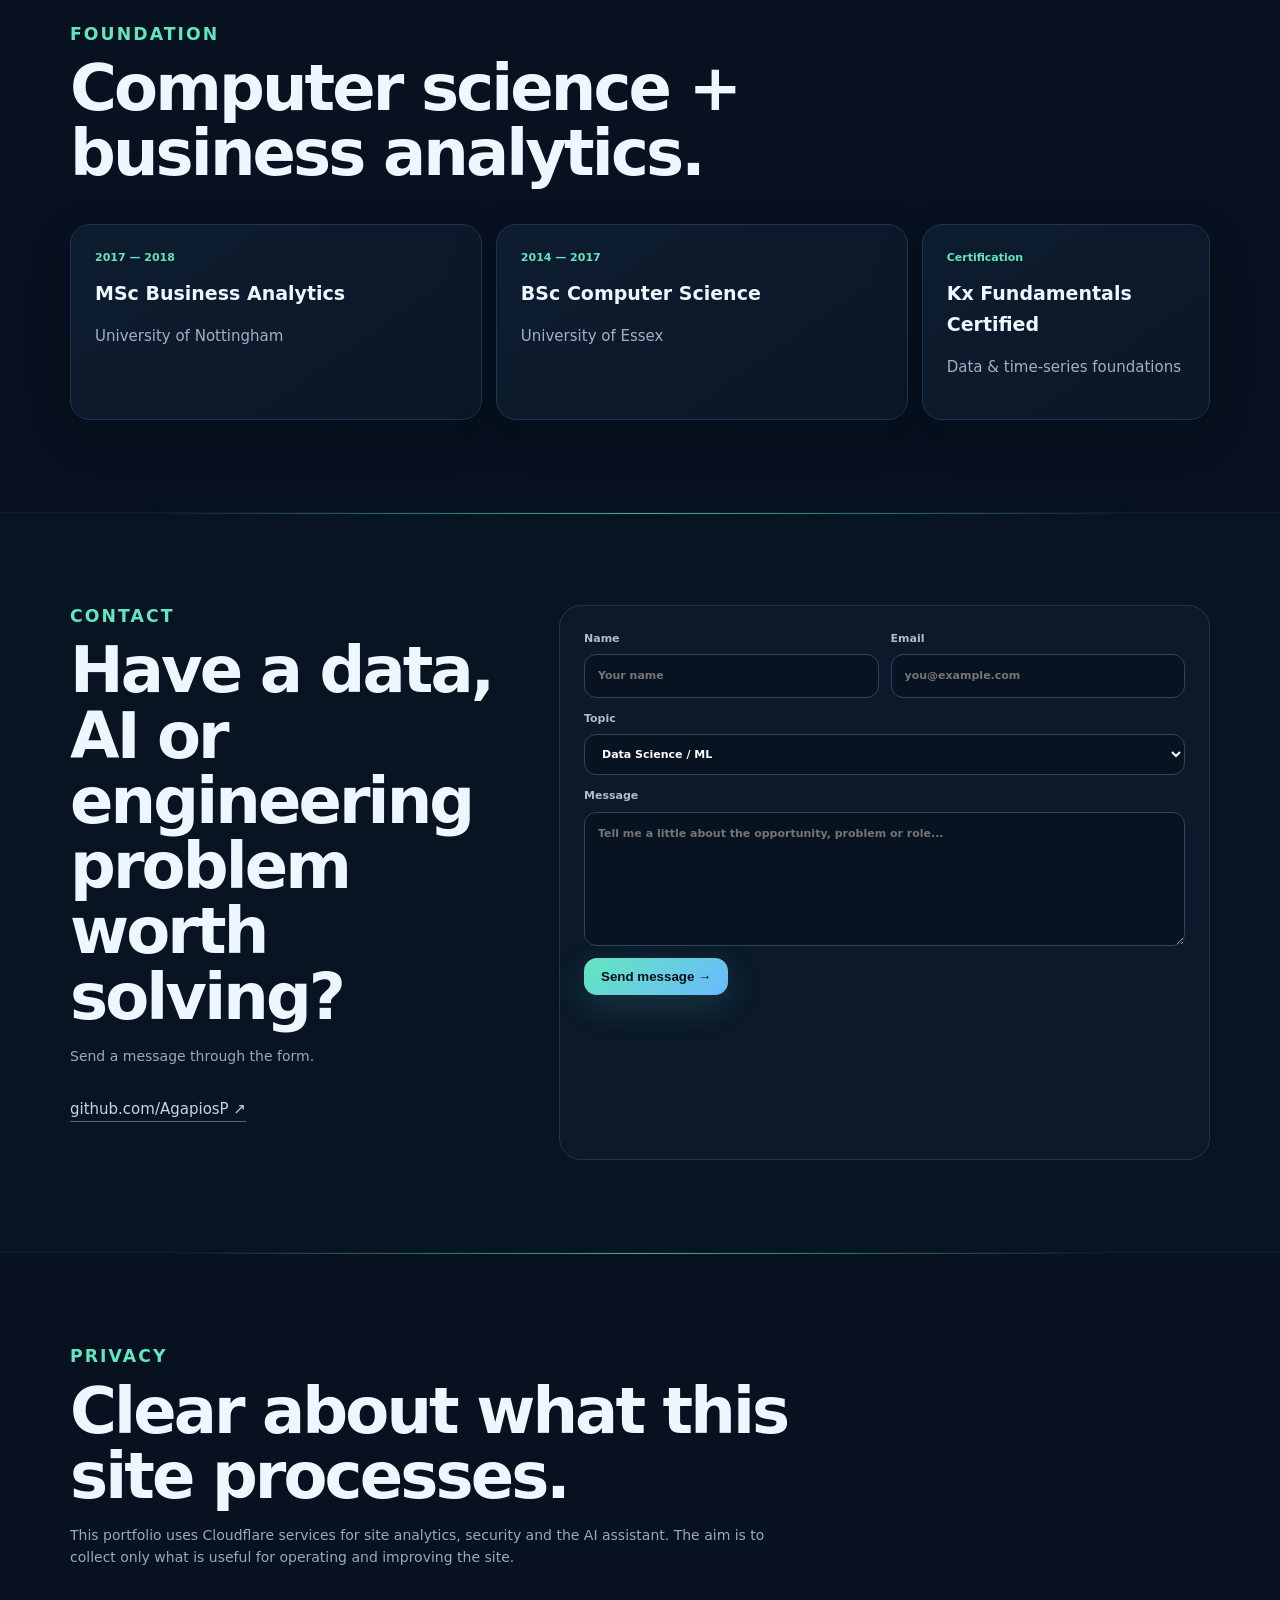
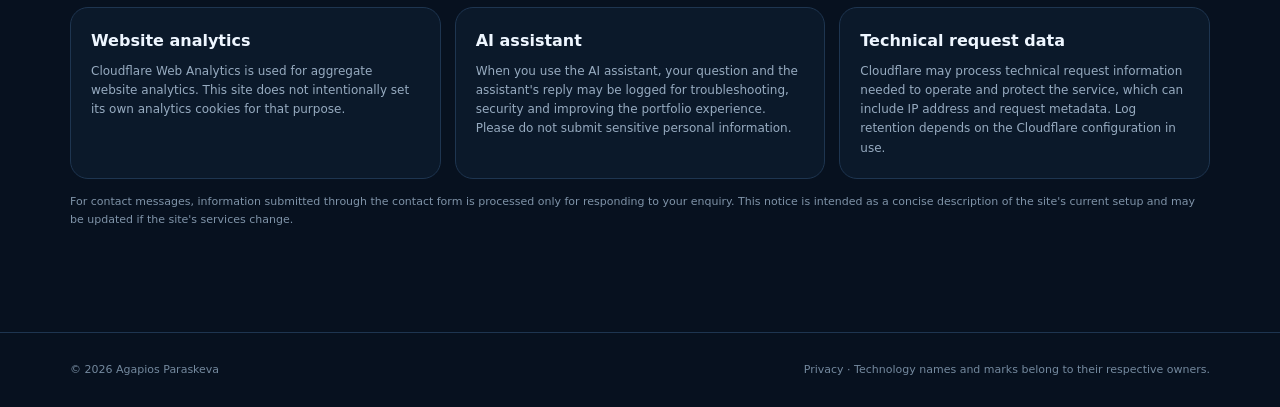
==== commit a55de6bc: "Add glowing green beam effect to hero orbit rings" ====
--- a/index.html
+++ b/index.html
@@ -13,7 +13,7 @@
 <meta property="og:url" content="https://agapiosp.github.io/">
 <title>Agapios Paraskeva | Data Scientist · Data Engineer · Applied AI</title>
 <style>
-:root{--bg:#07111f;--panel:#0c192b;--panel2:#10223a;--text:#eef6ff;--muted:#96a9bf;--line:#1e3550;--a:#63e6be;--b:#70a1ff;--c:#c77dff;--shadow:0 24px 80px #0007}*{box-sizing:border-box}html{scroll-behavior:smooth}body{margin:0;background:radial-gradient(circle at 85% 8%,#16375f66,transparent 28%),radial-gradient(circle at 5% 30%,#164c3c44,transparent 23%),var(--bg);color:var(--text);font:15px/1.65 Inter,ui-sans-serif,system-ui,-apple-system,BlinkMacSystemFont,"Segoe UI",sans-serif}a{color:inherit;text-decoration:none}.wrap{width:min(1140px,calc(100% - 36px));margin:auto}.nav{position:sticky;top:0;z-index:30;background:#07111fdd;backdrop-filter:blur(18px);border-bottom:1px solid #ffffff10}.navin{height:70px;display:flex;align-items:center;justify-content:space-between}.brand{display:flex;align-items:center;gap:11px;font-weight:800;font-size:16px}.mark{width:39px;height:39px;display:block;border-radius:11px;object-fit:cover;box-shadow:0 6px 18px #0004}.links{display:flex;gap:24px;align-items:center}.links a{color:#b9c8d8;font-size:14px}.links a:hover{color:white}.linkedin-nav{width:36px;height:36px;display:grid;place-items:center;border:1px solid #31506e;border-radius:10px;background:#0b192a;transition:.2s transform,.2s border-color,.2s color}.linkedin-nav:hover{transform:translateY(-2px);border-color:#70a1ff;color:white}.linkedin-nav svg{width:17px;height:17px;fill:currentColor}.pill,.btn{display:inline-flex;align-items:center;justify-content:center;border-radius:13px;padding:11px 17px;font-weight:800}.pill{border:1px solid #31506e}.hero{min-height:82vh;display:grid;grid-template-columns:1.15fr .85fr;gap:60px;align-items:center;padding:90px 0 65px}.eyebrow,.kicker{color:var(--a);text-transform:uppercase;letter-spacing:.14em;font-size:11px;font-weight:900}.eyebrow{font-size:clamp(14px,1.6vw,18px);line-height:1.45;letter-spacing:.1em;max-width:850px}.kicker{font-size:clamp(15px,1.35vw,18px);line-height:1.35;letter-spacing:.12em}.hero h1{font-size:clamp(50px,7vw,88px);line-height:.98;letter-spacing:-.055em;margin:18px 0 24px}.gradient{background:linear-gradient(90deg,var(--a),#85b7ff,var(--c));-webkit-background-clip:text;background-clip:text;color:transparent}.lede{font-size:19px;color:#b3c4d6;max-width:700px}.actions{display:flex;gap:12px;flex-wrap:wrap;margin:30px 0}.primary{background:linear-gradient(135deg,var(--a),#6bb9ff);color:#041019;box-shadow:0 10px 35px #63e6be28;border:0}.secondary{border:1px solid #34516c}.stats{display:grid;grid-template-columns:repeat(3,1fr);gap:10px;margin-top:35px}.stat{padding:16px;border:1px solid var(--line);border-radius:15px;background:#ffffff05}.stat strong{display:block;font-size:23px}.stat span{font-size:11px;color:var(--muted)}.visual{position:relative;aspect-ratio:1;border:1px solid #28435f;border-radius:30px;background:linear-gradient(145deg,#0e1f36,#081322);box-shadow:var(--shadow);overflow:hidden;isolation:isolate}.visual:before,.visual:after{content:"";position:absolute;border-radius:50%;border:1px solid #63e6be33;inset:9%;box-shadow:0 0 50px #63e6be0b}.visual:after{inset:25%;border-color:#70a1ff55}.core{position:absolute;inset:0;display:grid;place-content:center;text-align:center;z-index:4}.core b{font-size:58px;line-height:1;text-shadow:0 0 35px #70a1ff35}.core span{color:var(--muted);font-size:11px}.orbit{position:absolute;inset:8%;border-radius:50%;animation:spin 18s linear infinite;z-index:3}.orbit.o2{inset:16%;animation-duration:14s;animation-direction:reverse}.orbit.o3{inset:24%;animation-duration:11s}.node{position:absolute;padding:8px 11px;border:1px solid #36516f;background:#0d1d31dd;backdrop-filter:blur(8px);border-radius:12px;font-size:10px;font-weight:900;white-space:nowrap;box-shadow:0 8px 30px #0005;animation:counterspin 18s linear infinite}.o2 .node{animation-duration:14s;animation-direction:reverse}.o3 .node{animation-duration:11s}.p1{top:-14px;left:50%;transform:translateX(-50%)}.p2{right:-24px;top:52%}.p3{left:-28px;top:52%}.p4{left:10%;bottom:-10px}.p5{right:10%;bottom:-10px}.p6{right:4%;top:8%}.leadership{display:inline-flex;align-items:center;gap:7px;margin-top:10px;padding:7px 10px;border-radius:999px;border:1px solid #2f526b;background:#0c1c2e;color:#cde2f5;font-size:11px;font-weight:800}.leadership:before{content:"";width:7px;height:7px;border-radius:50%;background:var(--a);box-shadow:0 0 14px #63e6be}.ticker{border-block:1px solid var(--line);padding:14px 0;color:#9fb3c9}.ticker div{display:flex;gap:28px;justify-content:center;flex-wrap:wrap;font-size:12px;font-weight:750}.section{position:relative;padding:92px 0}.section:before{content:"";position:absolute;top:0;left:50%;width:min(980px,82%);height:1px;transform:translateX(-50%);background:linear-gradient(90deg,transparent,rgba(99,230,190,.22) 12%,rgba(99,230,190,.72) 50%,rgba(99,230,190,.22) 88%,transparent);box-shadow:0 0 14px rgba(99,230,190,.16)}main>.section:first-of-type:before{display:none}.alt{background:#091625aa;border-block:1px solid #ffffff08}.head{max-width:760px;margin-bottom:38px}.head h2{font-size:clamp(42px,5.8vw,64px);letter-spacing:-.045em;line-height:1.02;margin:10px 0 16px}.head p{color:var(--muted);font-size:14px;line-height:1.55;max-width:720px}.grid3{display:grid;grid-template-columns:repeat(3,1fr);gap:16px}.card{border:1px solid var(--line);border-radius:20px;padding:24px;background:linear-gradient(145deg,#0d1c2f,#0a1727);box-shadow:0 15px 50px #0002}.card h3{font-size:19px;margin:10px 0}.card p{color:#9fb1c5}.num{color:var(--a);font-size:11px;font-weight:900}.timeline{display:grid;gap:17px}.job{border:1px solid var(--line);border-radius:22px;padding:28px;background:#0b1829}.jobtop{display:flex;justify-content:space-between;gap:20px;align-items:flex-start}.company{color:var(--a);font-weight:900}.job h3{font-size:21px;margin:4px 0}.date{white-space:nowrap;border:1px solid #2e4863;border-radius:999px;padding:7px 11px;color:#b9c9d9;font-size:11px}.job p,.job li{color:#9fb1c5}.outcomes{display:grid;grid-template-columns:repeat(4,1fr);gap:9px;margin:20px 0}.outcomes div{background:#071321;border-radius:13px;padding:14px}.outcomes b{display:block;font-size:22px}.outcomes span{font-size:10px;color:#91a5bb}.bullets{margin:18px 0 0;padding-left:18px}.bullets li{margin:8px 0}.exp-toggle{margin-top:22px;border-top:1px solid var(--line);padding-top:18px}.exp-toggle summary{list-style:none;cursor:pointer;display:flex;align-items:center;justify-content:space-between;gap:14px;padding:13px 15px;border:1px solid #33516d;border-radius:13px;background:#0a1a2c;color:#e8f2fc;font-weight:850}.exp-toggle summary::-webkit-details-marker{display:none}.exp-toggle summary:hover{border-color:var(--a);color:var(--a)}.plus{width:28px;height:28px;display:grid;place-items:center;border-radius:50%;border:1px solid #43617d;font-size:18px;transition:.2s}.exp-toggle[open] .plus{transform:rotate(45deg);border-color:var(--a)}.exp-body{padding:14px 2px 2px}.case-stack{display:grid;gap:11px;margin-top:22px}.case{border:1px solid #28455f;border-radius:16px;background:#081522;overflow:hidden}.case summary{list-style:none;cursor:pointer;display:grid;grid-template-columns:auto 1fr auto;gap:13px;align-items:center;padding:16px}.case summary::-webkit-details-marker{display:none}.case summary:hover{background:#0d1c2f}.case-index{width:31px;height:31px;border-radius:10px;display:grid;place-items:center;background:#10283b;color:var(--a);font-size:10px;font-weight:950}.case-title{display:block;color:#f0f7ff;font-size:14px;font-weight:850}.case-sub{display:block;color:#8298ae;font-size:10px;margin-top:2px}.case-open{width:27px;height:27px;border:1px solid #35536d;border-radius:50%;display:grid;place-items:center;transition:.2s}.case[open] .case-open{transform:rotate(45deg);border-color:var(--a);color:var(--a)}.case-body{border-top:1px solid #1b354c;padding:18px}.case-grid{display:grid;grid-template-columns:1fr 1fr;gap:12px}.case-block{padding:14px;border-radius:13px;background:#0b1b2c;border:1px solid #1b354c}.case-block h4{margin:0 0 7px;color:#d9e8f6;font-size:11px;text-transform:uppercase;letter-spacing:.09em}.case-block p{margin:0;color:#98adc1;font-size:12px}.case-result{border-color:#2d675b;background:#0b211f}.case-result h4{color:var(--a)}.lesson{margin-top:13px;padding:13px 14px;border-left:3px solid var(--b);border-radius:0 12px 12px 0;background:#0a1830}.lesson strong{display:block;margin-bottom:4px;color:#bcd4ff;font-size:10px;text-transform:uppercase;letter-spacing:.09em}.lesson p{margin:0;color:#9eb2c7;font-size:11px}.architecture{display:flex;align-items:center;gap:7px;flex-wrap:wrap;margin-top:13px;padding:14px;border:1px dashed #31506b;border-radius:13px;background:#07121f}.arch-node{padding:8px 10px;border:1px solid #35536d;border-radius:10px;background:#0d1d31;color:#c8d8e8;font-size:10px;font-weight:800}.arch-arrow{color:var(--a);font-weight:900}.arch-note{display:block;margin-top:8px;color:#6f8499;font-size:9px}.tech-row{display:flex;gap:7px;flex-wrap:wrap;margin-top:14px}.tech-row span{padding:5px 8px;border:1px solid #29445f;border-radius:999px;color:#9db1c5;font-size:9px}.tags{display:flex;gap:8px;flex-wrap:wrap}.tags span{border:1px solid #29445f;background:#0a1828;border-radius:999px;padding:7px 10px;color:#b7c7d8;font-size:11px}.projects-grid{display:grid;grid-template-columns:repeat(3,1fr);gap:16px}.project-card{display:flex;flex-direction:column;min-height:245px;border:1px solid var(--line);border-radius:20px;padding:22px;background:linear-gradient(145deg,#0d1c2f,#0a1727);transition:.2s transform,.2s border-color}.project-card:hover{transform:translateY(-4px);border-color:#426789}.project-top{display:flex;justify-content:space-between;gap:12px;align-items:flex-start}.project-card h3{margin:4px 0 10px;font-size:19px}.project-card p{color:#9fb1c5;margin:0 0 18px}.project-meta{display:flex;gap:12px;flex-wrap:wrap;margin-top:auto;color:#8398ae;font-size:11px}.lang{display:inline-flex;align-items:center;gap:6px}.lang:before{content:"";width:8px;height:8px;border-radius:50%;background:var(--a)}.project-links{display:flex;gap:10px;margin-top:16px}.project-links a{font-size:11px;font-weight:850;padding:8px 10px;border:1px solid #31506d;border-radius:10px}.projects-status{color:var(--muted);font-size:13px}.radar{display:grid;grid-template-columns:repeat(4,1fr);gap:14px}.radar a{display:block;border:1px solid var(--line);border-radius:18px;padding:21px;background:#0b192a;min-height:175px;transition:.2s transform,.2s border-color}.radar a:hover{transform:translateY(-4px);border-color:#4f7597}.radar small{color:var(--a);font-weight:900}.radar b{display:block;font-size:18px;margin:8px 0}.radar p{color:#93a8bd;font-size:12px}.edu{display:grid;grid-template-columns:1fr 1fr .7fr;gap:14px}.contact{display:grid;grid-template-columns:.8fr 1.2fr;gap:55px}.form{border:1px solid var(--line);background:#0b192a;border-radius:22px;padding:24px}.row{display:grid;grid-template-columns:1fr 1fr;gap:12px}label{display:grid;gap:6px;margin-bottom:12px;color:#aebed0;font-size:11px;font-weight:800}input,select,textarea{width:100%;border:1px solid #2c4660;border-radius:12px;background:#071321;color:white;padding:12px 13px;font:inherit}textarea{resize:vertical}.github{display:inline-flex;margin-top:15px;color:#c5d4e4;border-bottom:1px solid #4e6379}.assistant-btn{position:fixed;right:20px;bottom:20px;z-index:50;border:1px solid #40627f;border-radius:999px;background:#10253d;color:white;padding:12px 16px;font-weight:900;box-shadow:var(--shadow);cursor:pointer}.assistant{display:none;position:fixed;right:20px;bottom:76px;width:min(390px,calc(100% - 40px));z-index:50;border:1px solid #31506d;border-radius:20px;background:#081522;box-shadow:var(--shadow);overflow:hidden}.assistant.open{display:block}.ah{display:flex;justify-content:space-between;align-items:center;padding:15px;border-bottom:1px solid var(--line)}.ah button{background:none;border:0;color:white;font-size:22px}.msgs{height:250px;overflow:auto;padding:14px}.msg{margin:8px 0;padding:10px 12px;border-radius:13px;font-size:12px}.bot{background:#10223a}.user{background:#17483d;margin-left:40px}.quick{display:flex;gap:6px;flex-wrap:wrap;padding:0 14px 12px}.quick button{border:1px solid #2d4c68;background:#0a1b2d;color:#c4d2e1;border-radius:999px;padding:6px 8px;font-size:10px}.privacy-grid{display:grid;grid-template-columns:repeat(3,1fr);gap:14px}.privacy-card{border:1px solid var(--line);border-radius:18px;padding:20px;background:#0b192a}.privacy-card h3{margin:0 0 8px;font-size:16px}.privacy-card p{margin:0;color:#97abc0;font-size:12px;line-height:1.6}.privacy-note{margin-top:14px;color:#7f93a8;font-size:11px}.chat-privacy{padding:9px 14px;border-top:1px solid var(--line);background:#071321;color:#8094a9;font-size:9px;line-height:1.45}.chat-privacy a{color:#a9bfd5;text-decoration:underline}.ask{display:grid;grid-template-columns:1fr 44px;gap:7px;padding:12px 14px;border-top:1px solid var(--line)}.ask input{margin:0}.ask button{border:0;border-radius:11px;background:var(--a);font-weight:950}.footer{border-top:1px solid var(--line);padding:28px 0;color:#74899e;font-size:11px}.foot{display:flex;justify-content:space-between;gap:20px}.reveal{opacity:0;transform:translateY(16px);transition:.6s}.reveal.show{opacity:1;transform:none}@keyframes spin{to{transform:rotate(360deg)}}@keyframes counterspin{to{transform:rotate(-360deg)}}@media(max-width:900px){.hero{grid-template-columns:1fr}.visual{max-width:560px}.grid3,.radar,.projects-grid{grid-template-columns:1fr 1fr}.outcomes{grid-template-columns:1fr 1fr}.case-grid{grid-template-columns:1fr}.privacy-grid{grid-template-columns:1fr}.contact{grid-template-columns:1fr}.edu{grid-template-columns:1fr 1fr}}@media(max-width:680px){.links a:not(.pill){display:none}.hero{padding-top:60px;min-height:auto}.visual{display:none}.stats,.grid3,.radar,.projects-grid,.edu,.row{grid-template-columns:1fr}.jobtop{display:block}.date{display:inline-block;margin-top:8px}.section{padding:70px 0}.foot{display:block}.outcomes{grid-template-columns:1fr 1fr}.assistant-btn{right:12px;bottom:12px}.assistant{right:12px;bottom:66px;width:calc(100% - 24px)}}@media(prefers-reduced-motion:reduce){html{scroll-behavior:auto}.reveal{opacity:1;transform:none;transition:none}.orbit,.node{animation:none}}
+:root{--bg:#07111f;--panel:#0c192b;--panel2:#10223a;--text:#eef6ff;--muted:#96a9bf;--line:#1e3550;--a:#63e6be;--b:#70a1ff;--c:#c77dff;--shadow:0 24px 80px #0007}*{box-sizing:border-box}html{scroll-behavior:smooth}body{margin:0;background:radial-gradient(circle at 85% 8%,#16375f66,transparent 28%),radial-gradient(circle at 5% 30%,#164c3c44,transparent 23%),var(--bg);color:var(--text);font:15px/1.65 Inter,ui-sans-serif,system-ui,-apple-system,BlinkMacSystemFont,"Segoe UI",sans-serif}a{color:inherit;text-decoration:none}.wrap{width:min(1140px,calc(100% - 36px));margin:auto}.nav{position:sticky;top:0;z-index:30;background:#07111fdd;backdrop-filter:blur(18px);border-bottom:1px solid #ffffff10}.navin{height:70px;display:flex;align-items:center;justify-content:space-between}.brand{display:flex;align-items:center;gap:11px;font-weight:800;font-size:16px}.mark{width:39px;height:39px;display:block;border-radius:11px;object-fit:cover;box-shadow:0 6px 18px #0004}.links{display:flex;gap:24px;align-items:center}.links a{color:#b9c8d8;font-size:14px}.links a:hover{color:white}.linkedin-nav{width:36px;height:36px;display:grid;place-items:center;border:1px solid #31506e;border-radius:10px;background:#0b192a;transition:.2s transform,.2s border-color,.2s color}.linkedin-nav:hover{transform:translateY(-2px);border-color:#70a1ff;color:white}.linkedin-nav svg{width:17px;height:17px;fill:currentColor}.pill,.btn{display:inline-flex;align-items:center;justify-content:center;border-radius:13px;padding:11px 17px;font-weight:800}.pill{border:1px solid #31506e}.hero{min-height:82vh;display:grid;grid-template-columns:1.15fr .85fr;gap:60px;align-items:center;padding:90px 0 65px}.eyebrow,.kicker{color:var(--a);text-transform:uppercase;letter-spacing:.14em;font-size:11px;font-weight:900}.eyebrow{font-size:clamp(14px,1.6vw,18px);line-height:1.45;letter-spacing:.1em;max-width:850px}.kicker{font-size:clamp(15px,1.35vw,18px);line-height:1.35;letter-spacing:.12em}.hero h1{font-size:clamp(50px,7vw,88px);line-height:.98;letter-spacing:-.055em;margin:18px 0 24px}.gradient{background:linear-gradient(90deg,var(--a),#85b7ff,var(--c));-webkit-background-clip:text;background-clip:text;color:transparent}.lede{font-size:19px;color:#b3c4d6;max-width:700px}.actions{display:flex;gap:12px;flex-wrap:wrap;margin:30px 0}.primary{background:linear-gradient(135deg,var(--a),#6bb9ff);color:#041019;box-shadow:0 10px 35px #63e6be28;border:0}.secondary{border:1px solid #34516c}.stats{display:grid;grid-template-columns:repeat(3,1fr);gap:10px;margin-top:35px}.stat{padding:16px;border:1px solid var(--line);border-radius:15px;background:#ffffff05}.stat strong{display:block;font-size:23px}.stat span{font-size:11px;color:var(--muted)}.visual{position:relative;aspect-ratio:1;border:1px solid #28435f;border-radius:30px;background:linear-gradient(145deg,#0e1f36,#081322);box-shadow:var(--shadow);overflow:hidden;isolation:isolate}.visual:before,.visual:after{content:"";position:absolute;border-radius:50%;inset:9%;border:1px solid rgba(99,230,190,.42);box-shadow:0 0 18px rgba(99,230,190,.16),0 0 42px rgba(99,230,190,.08);background:radial-gradient(circle at 50% 0%,rgba(99,230,190,.22),transparent 18%),radial-gradient(circle at 100% 50%,rgba(99,230,190,.15),transparent 16%),radial-gradient(circle at 0% 50%,rgba(99,230,190,.12),transparent 16%);animation:ringPulse 4.5s ease-in-out infinite}.visual:after{inset:25%;border-color:rgba(99,230,190,.5);animation-duration:3.6s;animation-delay:-1.2s}.core{position:absolute;inset:0;display:grid;place-content:center;text-align:center;z-index:4}.core b{font-size:58px;line-height:1;text-shadow:0 0 35px #70a1ff35}.core span{color:var(--muted);font-size:11px}.orbit{position:absolute;inset:8%;border-radius:50%;border:1px solid rgba(99,230,190,.24);box-shadow:0 0 12px rgba(99,230,190,.08),inset 0 0 10px rgba(99,230,190,.035);animation:spin 18s linear infinite;z-index:3}.orbit.o2{inset:16%;animation-duration:14s;animation-direction:reverse}.orbit.o3{inset:24%;animation-duration:11s}.node{position:absolute;padding:8px 11px;border:1px solid #36516f;background:#0d1d31dd;backdrop-filter:blur(8px);border-radius:12px;font-size:10px;font-weight:900;white-space:nowrap;box-shadow:0 8px 30px #0005;animation:counterspin 18s linear infinite}.o2 .node{animation-duration:14s;animation-direction:reverse}.o3 .node{animation-duration:11s}.p1{top:-14px;left:50%;transform:translateX(-50%)}.p2{right:-24px;top:52%}.p3{left:-28px;top:52%}.p4{left:10%;bottom:-10px}.p5{right:10%;bottom:-10px}.p6{right:4%;top:8%}.leadership{display:inline-flex;align-items:center;gap:7px;margin-top:10px;padding:7px 10px;border-radius:999px;border:1px solid #2f526b;background:#0c1c2e;color:#cde2f5;font-size:11px;font-weight:800}.leadership:before{content:"";width:7px;height:7px;border-radius:50%;background:var(--a);box-shadow:0 0 14px #63e6be}.ticker{border-block:1px solid var(--line);padding:14px 0;color:#9fb3c9}.ticker div{display:flex;gap:28px;justify-content:center;flex-wrap:wrap;font-size:12px;font-weight:750}.section{position:relative;padding:92px 0}.section:before{content:"";position:absolute;top:0;left:50%;width:min(980px,82%);height:1px;transform:translateX(-50%);background:linear-gradient(90deg,transparent,rgba(99,230,190,.22) 12%,rgba(99,230,190,.72) 50%,rgba(99,230,190,.22) 88%,transparent);box-shadow:0 0 14px rgba(99,230,190,.16)}main>.section:first-of-type:before{display:none}.alt{background:#091625aa;border-block:1px solid #ffffff08}.head{max-width:760px;margin-bottom:38px}.head h2{font-size:clamp(42px,5.8vw,64px);letter-spacing:-.045em;line-height:1.02;margin:10px 0 16px}.head p{color:var(--muted);font-size:14px;line-height:1.55;max-width:720px}.grid3{display:grid;grid-template-columns:repeat(3,1fr);gap:16px}.card{border:1px solid var(--line);border-radius:20px;padding:24px;background:linear-gradient(145deg,#0d1c2f,#0a1727);box-shadow:0 15px 50px #0002}.card h3{font-size:19px;margin:10px 0}.card p{color:#9fb1c5}.num{color:var(--a);font-size:11px;font-weight:900}.timeline{display:grid;gap:17px}.job{border:1px solid var(--line);border-radius:22px;padding:28px;background:#0b1829}.jobtop{display:flex;justify-content:space-between;gap:20px;align-items:flex-start}.company{color:var(--a);font-weight:900}.job h3{font-size:21px;margin:4px 0}.date{white-space:nowrap;border:1px solid #2e4863;border-radius:999px;padding:7px 11px;color:#b9c9d9;font-size:11px}.job p,.job li{color:#9fb1c5}.outcomes{display:grid;grid-template-columns:repeat(4,1fr);gap:9px;margin:20px 0}.outcomes div{background:#071321;border-radius:13px;padding:14px}.outcomes b{display:block;font-size:22px}.outcomes span{font-size:10px;color:#91a5bb}.bullets{margin:18px 0 0;padding-left:18px}.bullets li{margin:8px 0}.exp-toggle{margin-top:22px;border-top:1px solid var(--line);padding-top:18px}.exp-toggle summary{list-style:none;cursor:pointer;display:flex;align-items:center;justify-content:space-between;gap:14px;padding:13px 15px;border:1px solid #33516d;border-radius:13px;background:#0a1a2c;color:#e8f2fc;font-weight:850}.exp-toggle summary::-webkit-details-marker{display:none}.exp-toggle summary:hover{border-color:var(--a);color:var(--a)}.plus{width:28px;height:28px;display:grid;place-items:center;border-radius:50%;border:1px solid #43617d;font-size:18px;transition:.2s}.exp-toggle[open] .plus{transform:rotate(45deg);border-color:var(--a)}.exp-body{padding:14px 2px 2px}.case-stack{display:grid;gap:11px;margin-top:22px}.case{border:1px solid #28455f;border-radius:16px;background:#081522;overflow:hidden}.case summary{list-style:none;cursor:pointer;display:grid;grid-template-columns:auto 1fr auto;gap:13px;align-items:center;padding:16px}.case summary::-webkit-details-marker{display:none}.case summary:hover{background:#0d1c2f}.case-index{width:31px;height:31px;border-radius:10px;display:grid;place-items:center;background:#10283b;color:var(--a);font-size:10px;font-weight:950}.case-title{display:block;color:#f0f7ff;font-size:14px;font-weight:850}.case-sub{display:block;color:#8298ae;font-size:10px;margin-top:2px}.case-open{width:27px;height:27px;border:1px solid #35536d;border-radius:50%;display:grid;place-items:center;transition:.2s}.case[open] .case-open{transform:rotate(45deg);border-color:var(--a);color:var(--a)}.case-body{border-top:1px solid #1b354c;padding:18px}.case-grid{display:grid;grid-template-columns:1fr 1fr;gap:12px}.case-block{padding:14px;border-radius:13px;background:#0b1b2c;border:1px solid #1b354c}.case-block h4{margin:0 0 7px;color:#d9e8f6;font-size:11px;text-transform:uppercase;letter-spacing:.09em}.case-block p{margin:0;color:#98adc1;font-size:12px}.case-result{border-color:#2d675b;background:#0b211f}.case-result h4{color:var(--a)}.lesson{margin-top:13px;padding:13px 14px;border-left:3px solid var(--b);border-radius:0 12px 12px 0;background:#0a1830}.lesson strong{display:block;margin-bottom:4px;color:#bcd4ff;font-size:10px;text-transform:uppercase;letter-spacing:.09em}.lesson p{margin:0;color:#9eb2c7;font-size:11px}.architecture{display:flex;align-items:center;gap:7px;flex-wrap:wrap;margin-top:13px;padding:14px;border:1px dashed #31506b;border-radius:13px;background:#07121f}.arch-node{padding:8px 10px;border:1px solid #35536d;border-radius:10px;background:#0d1d31;color:#c8d8e8;font-size:10px;font-weight:800}.arch-arrow{color:var(--a);font-weight:900}.arch-note{display:block;margin-top:8px;color:#6f8499;font-size:9px}.tech-row{display:flex;gap:7px;flex-wrap:wrap;margin-top:14px}.tech-row span{padding:5px 8px;border:1px solid #29445f;border-radius:999px;color:#9db1c5;font-size:9px}.tags{display:flex;gap:8px;flex-wrap:wrap}.tags span{border:1px solid #29445f;background:#0a1828;border-radius:999px;padding:7px 10px;color:#b7c7d8;font-size:11px}.projects-grid{display:grid;grid-template-columns:repeat(3,1fr);gap:16px}.project-card{display:flex;flex-direction:column;min-height:245px;border:1px solid var(--line);border-radius:20px;padding:22px;background:linear-gradient(145deg,#0d1c2f,#0a1727);transition:.2s transform,.2s border-color}.project-card:hover{transform:translateY(-4px);border-color:#426789}.project-top{display:flex;justify-content:space-between;gap:12px;align-items:flex-start}.project-card h3{margin:4px 0 10px;font-size:19px}.project-card p{color:#9fb1c5;margin:0 0 18px}.project-meta{display:flex;gap:12px;flex-wrap:wrap;margin-top:auto;color:#8398ae;font-size:11px}.lang{display:inline-flex;align-items:center;gap:6px}.lang:before{content:"";width:8px;height:8px;border-radius:50%;background:var(--a)}.project-links{display:flex;gap:10px;margin-top:16px}.project-links a{font-size:11px;font-weight:850;padding:8px 10px;border:1px solid #31506d;border-radius:10px}.projects-status{color:var(--muted);font-size:13px}.radar{display:grid;grid-template-columns:repeat(4,1fr);gap:14px}.radar a{display:block;border:1px solid var(--line);border-radius:18px;padding:21px;background:#0b192a;min-height:175px;transition:.2s transform,.2s border-color}.radar a:hover{transform:translateY(-4px);border-color:#4f7597}.radar small{color:var(--a);font-weight:900}.radar b{display:block;font-size:18px;margin:8px 0}.radar p{color:#93a8bd;font-size:12px}.edu{display:grid;grid-template-columns:1fr 1fr .7fr;gap:14px}.contact{display:grid;grid-template-columns:.8fr 1.2fr;gap:55px}.form{border:1px solid var(--line);background:#0b192a;border-radius:22px;padding:24px}.row{display:grid;grid-template-columns:1fr 1fr;gap:12px}label{display:grid;gap:6px;margin-bottom:12px;color:#aebed0;font-size:11px;font-weight:800}input,select,textarea{width:100%;border:1px solid #2c4660;border-radius:12px;background:#071321;color:white;padding:12px 13px;font:inherit}textarea{resize:vertical}.github{display:inline-flex;margin-top:15px;color:#c5d4e4;border-bottom:1px solid #4e6379}.assistant-btn{position:fixed;right:20px;bottom:20px;z-index:50;border:1px solid #40627f;border-radius:999px;background:#10253d;color:white;padding:12px 16px;font-weight:900;box-shadow:var(--shadow);cursor:pointer}.assistant{display:none;position:fixed;right:20px;bottom:76px;width:min(390px,calc(100% - 40px));z-index:50;border:1px solid #31506d;border-radius:20px;background:#081522;box-shadow:var(--shadow);overflow:hidden}.assistant.open{display:block}.ah{display:flex;justify-content:space-between;align-items:center;padding:15px;border-bottom:1px solid var(--line)}.ah button{background:none;border:0;color:white;font-size:22px}.msgs{height:250px;overflow:auto;padding:14px}.msg{margin:8px 0;padding:10px 12px;border-radius:13px;font-size:12px}.bot{background:#10223a}.user{background:#17483d;margin-left:40px}.quick{display:flex;gap:6px;flex-wrap:wrap;padding:0 14px 12px}.quick button{border:1px solid #2d4c68;background:#0a1b2d;color:#c4d2e1;border-radius:999px;padding:6px 8px;font-size:10px}.privacy-grid{display:grid;grid-template-columns:repeat(3,1fr);gap:14px}.privacy-card{border:1px solid var(--line);border-radius:18px;padding:20px;background:#0b192a}.privacy-card h3{margin:0 0 8px;font-size:16px}.privacy-card p{margin:0;color:#97abc0;font-size:12px;line-height:1.6}.privacy-note{margin-top:14px;color:#7f93a8;font-size:11px}.chat-privacy{padding:9px 14px;border-top:1px solid var(--line);background:#071321;color:#8094a9;font-size:9px;line-height:1.45}.chat-privacy a{color:#a9bfd5;text-decoration:underline}.ask{display:grid;grid-template-columns:1fr 44px;gap:7px;padding:12px 14px;border-top:1px solid var(--line)}.ask input{margin:0}.ask button{border:0;border-radius:11px;background:var(--a);font-weight:950}.footer{border-top:1px solid var(--line);padding:28px 0;color:#74899e;font-size:11px}.foot{display:flex;justify-content:space-between;gap:20px}.reveal{opacity:0;transform:translateY(16px);transition:.6s}.reveal.show{opacity:1;transform:none}@keyframes spin{to{transform:rotate(360deg)}}@keyframes counterspin{to{transform:rotate(-360deg)}}@keyframes ringPulse{0%,100%{opacity:.55;filter:brightness(1)}50%{opacity:1;filter:brightness(1.18)}}@media(max-width:900px){.hero{grid-template-columns:1fr}.visual{max-width:560px}.grid3,.radar,.projects-grid{grid-template-columns:1fr 1fr}.outcomes{grid-template-columns:1fr 1fr}.case-grid{grid-template-columns:1fr}.privacy-grid{grid-template-columns:1fr}.contact{grid-template-columns:1fr}.edu{grid-template-columns:1fr 1fr}}@media(max-width:680px){.links a:not(.pill){display:none}.hero{padding-top:60px;min-height:auto}.visual{display:none}.stats,.grid3,.radar,.projects-grid,.edu,.row{grid-template-columns:1fr}.jobtop{display:block}.date{display:inline-block;margin-top:8px}.section{padding:70px 0}.foot{display:block}.outcomes{grid-template-columns:1fr 1fr}.assistant-btn{right:12px;bottom:12px}.assistant{right:12px;bottom:66px;width:calc(100% - 24px)}}@media(prefers-reduced-motion:reduce){html{scroll-behavior:auto}.reveal{opacity:1;transform:none;transition:none}.orbit,.node{animation:none}}
 </style>
 </head>
 <body>
